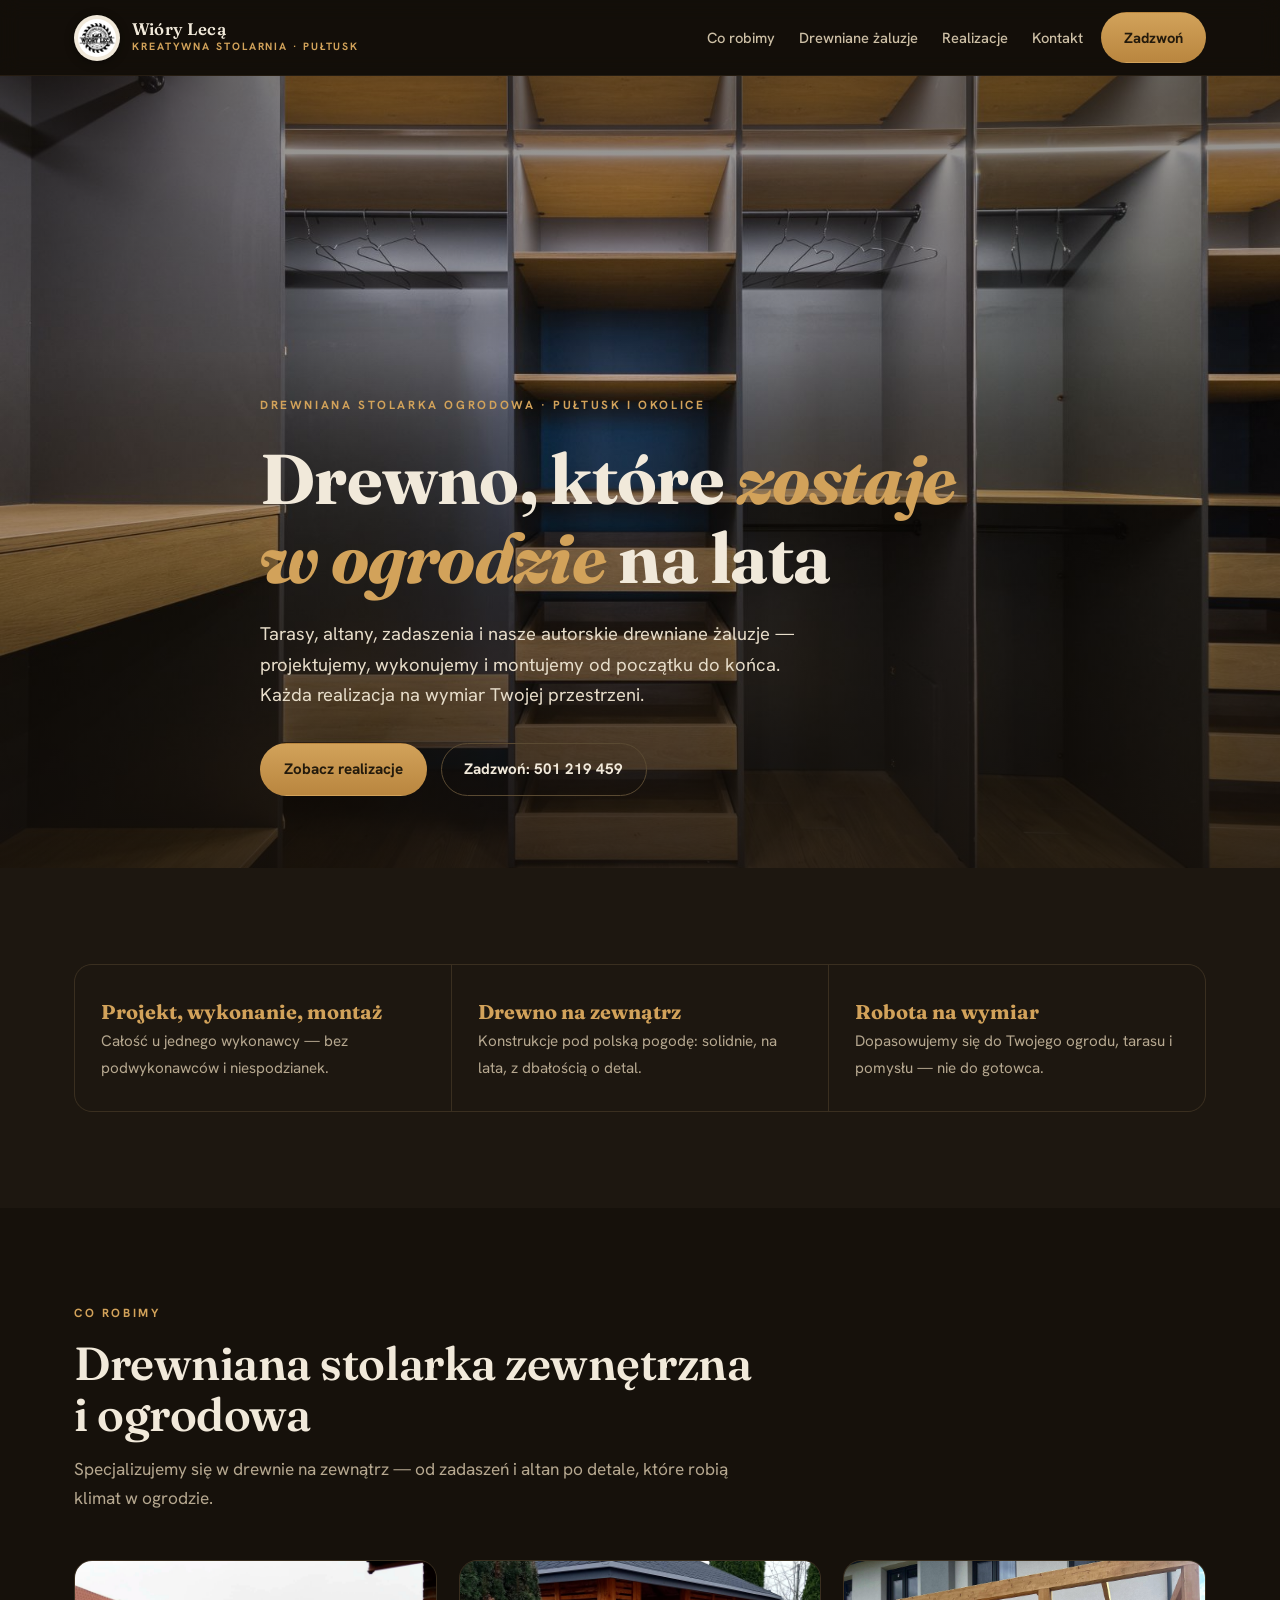
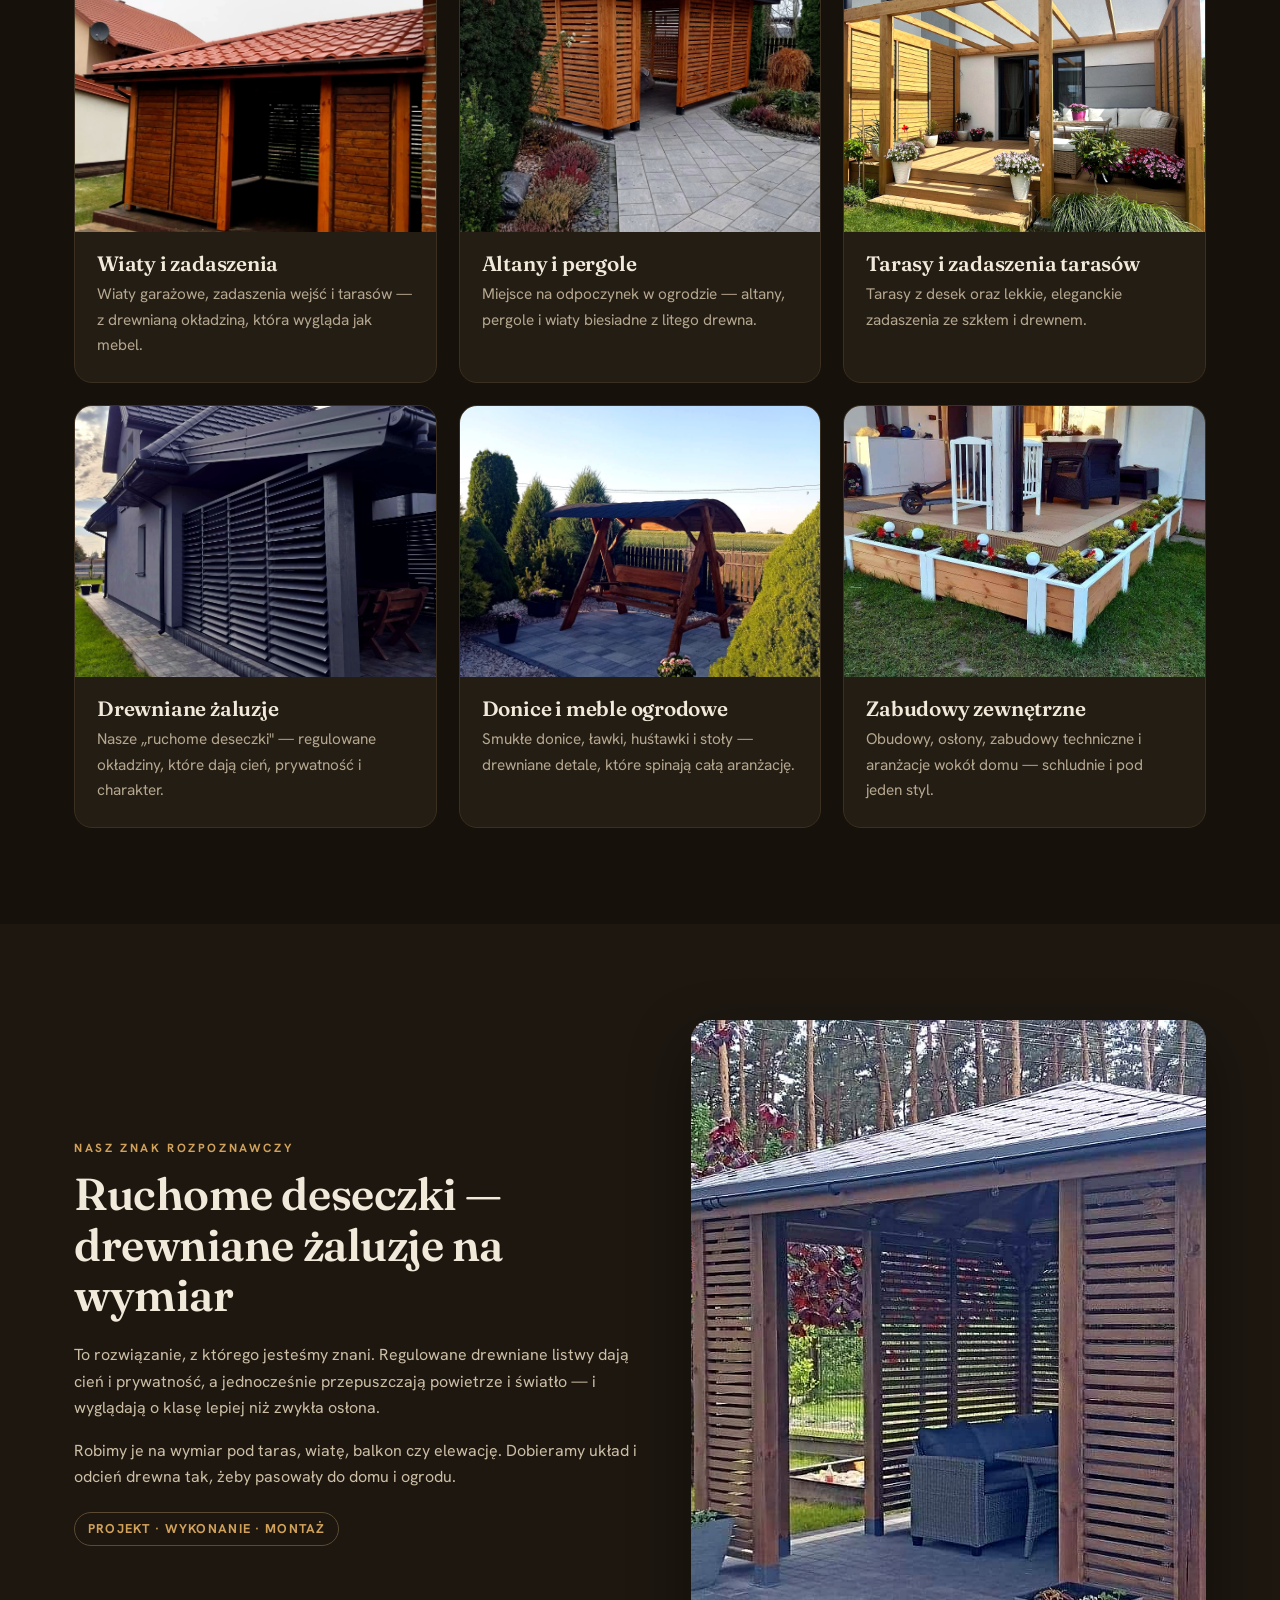
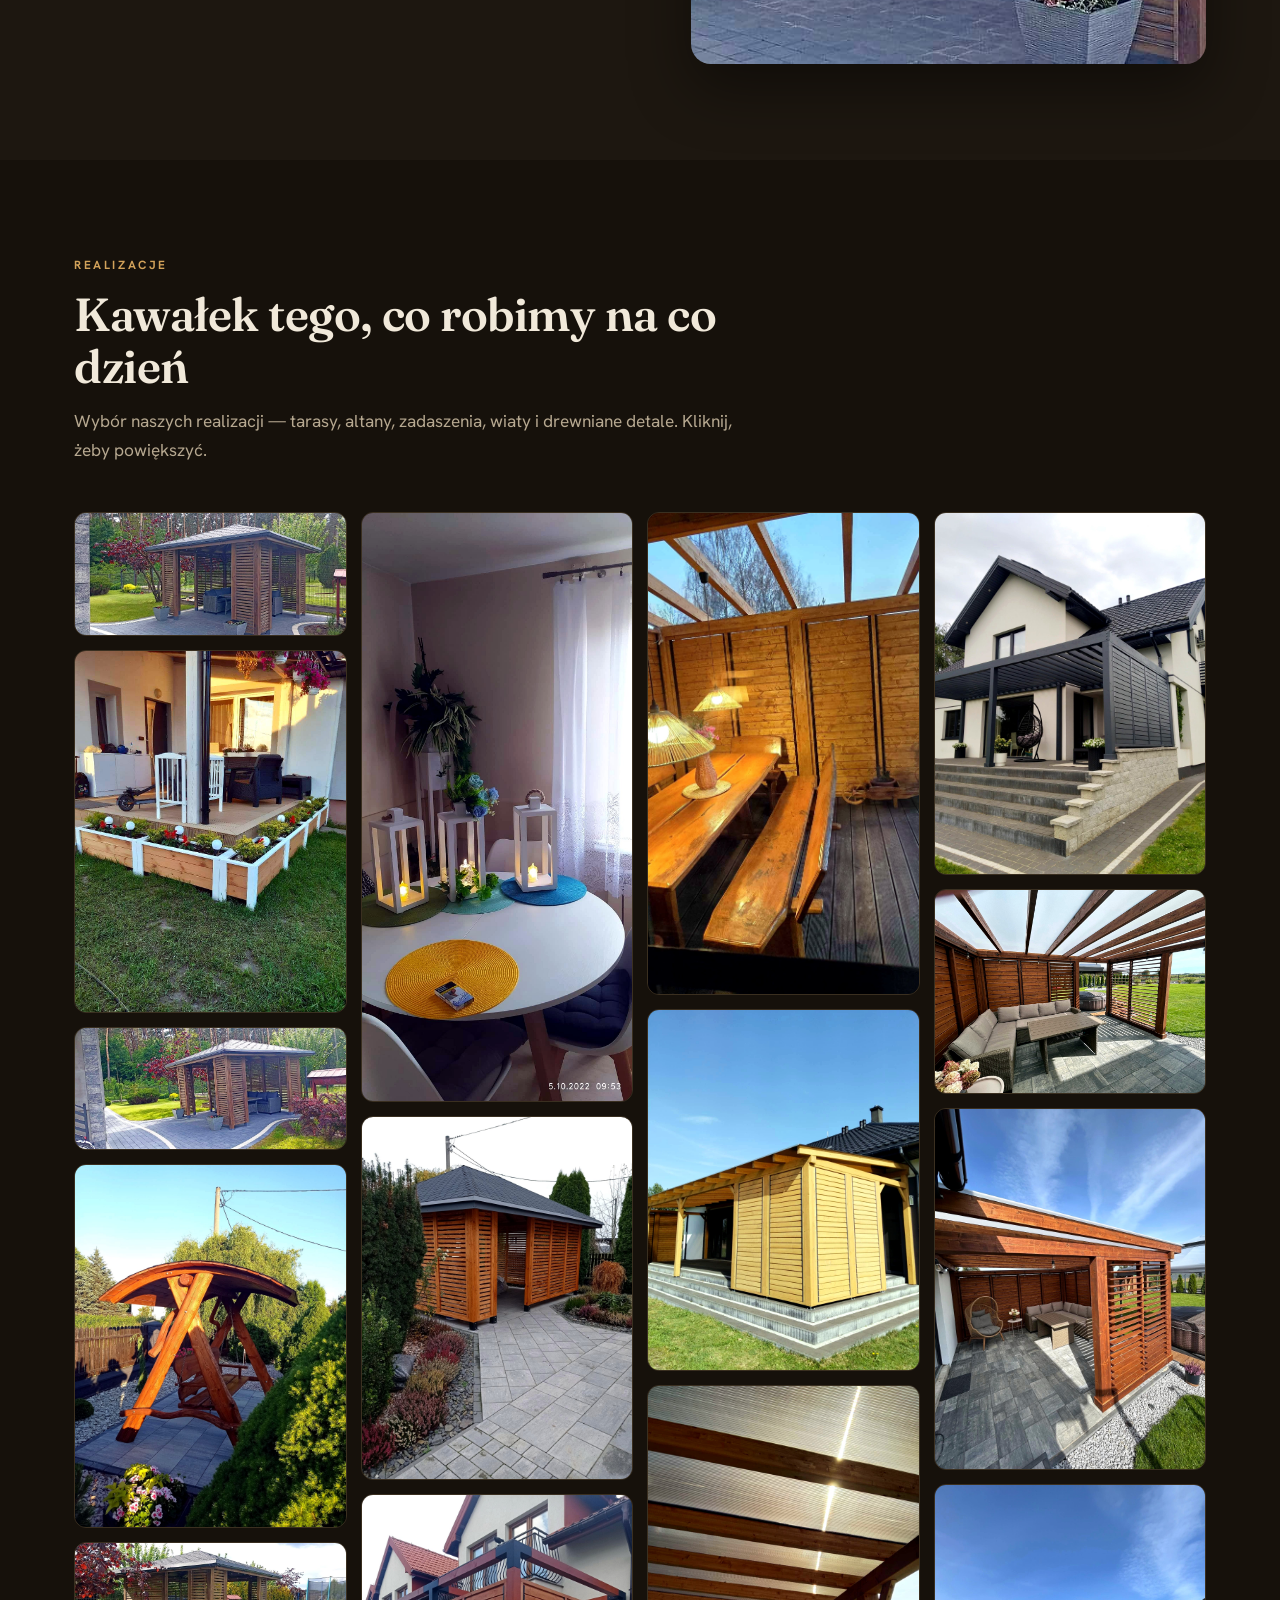
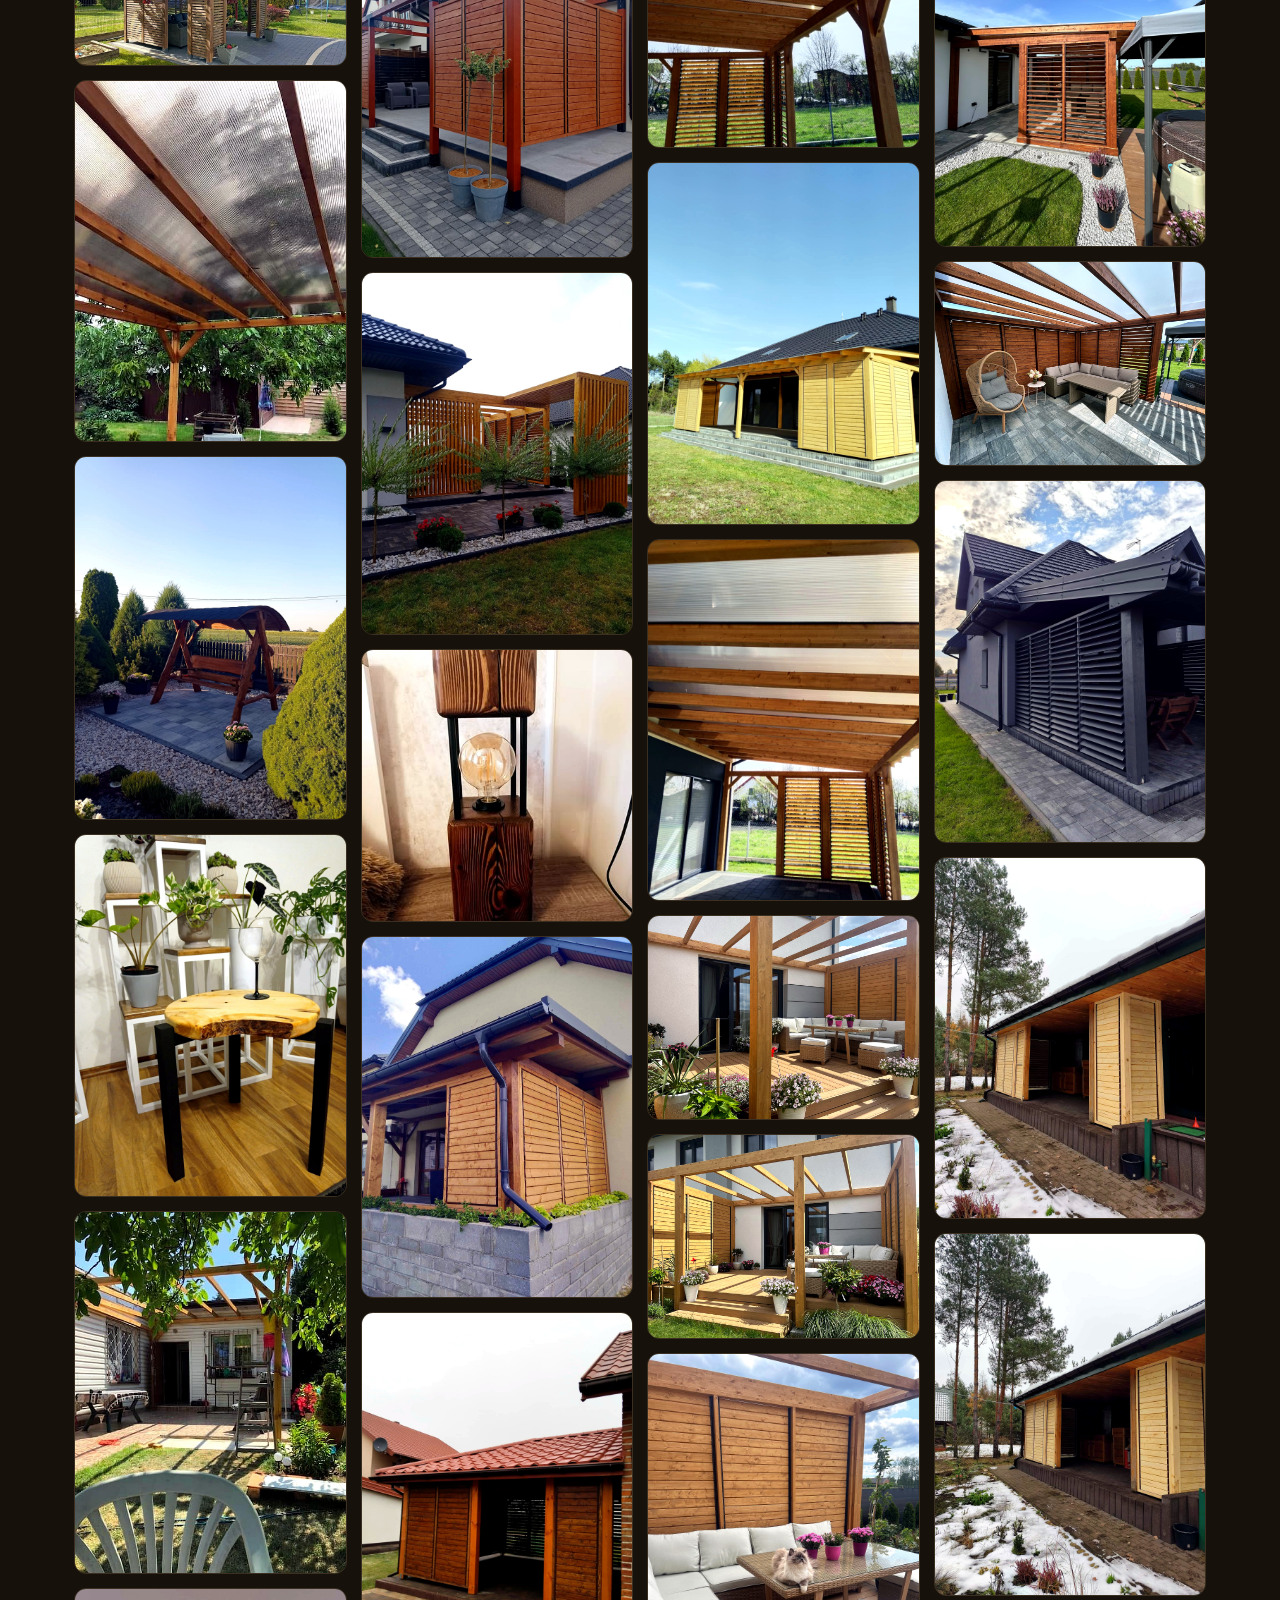
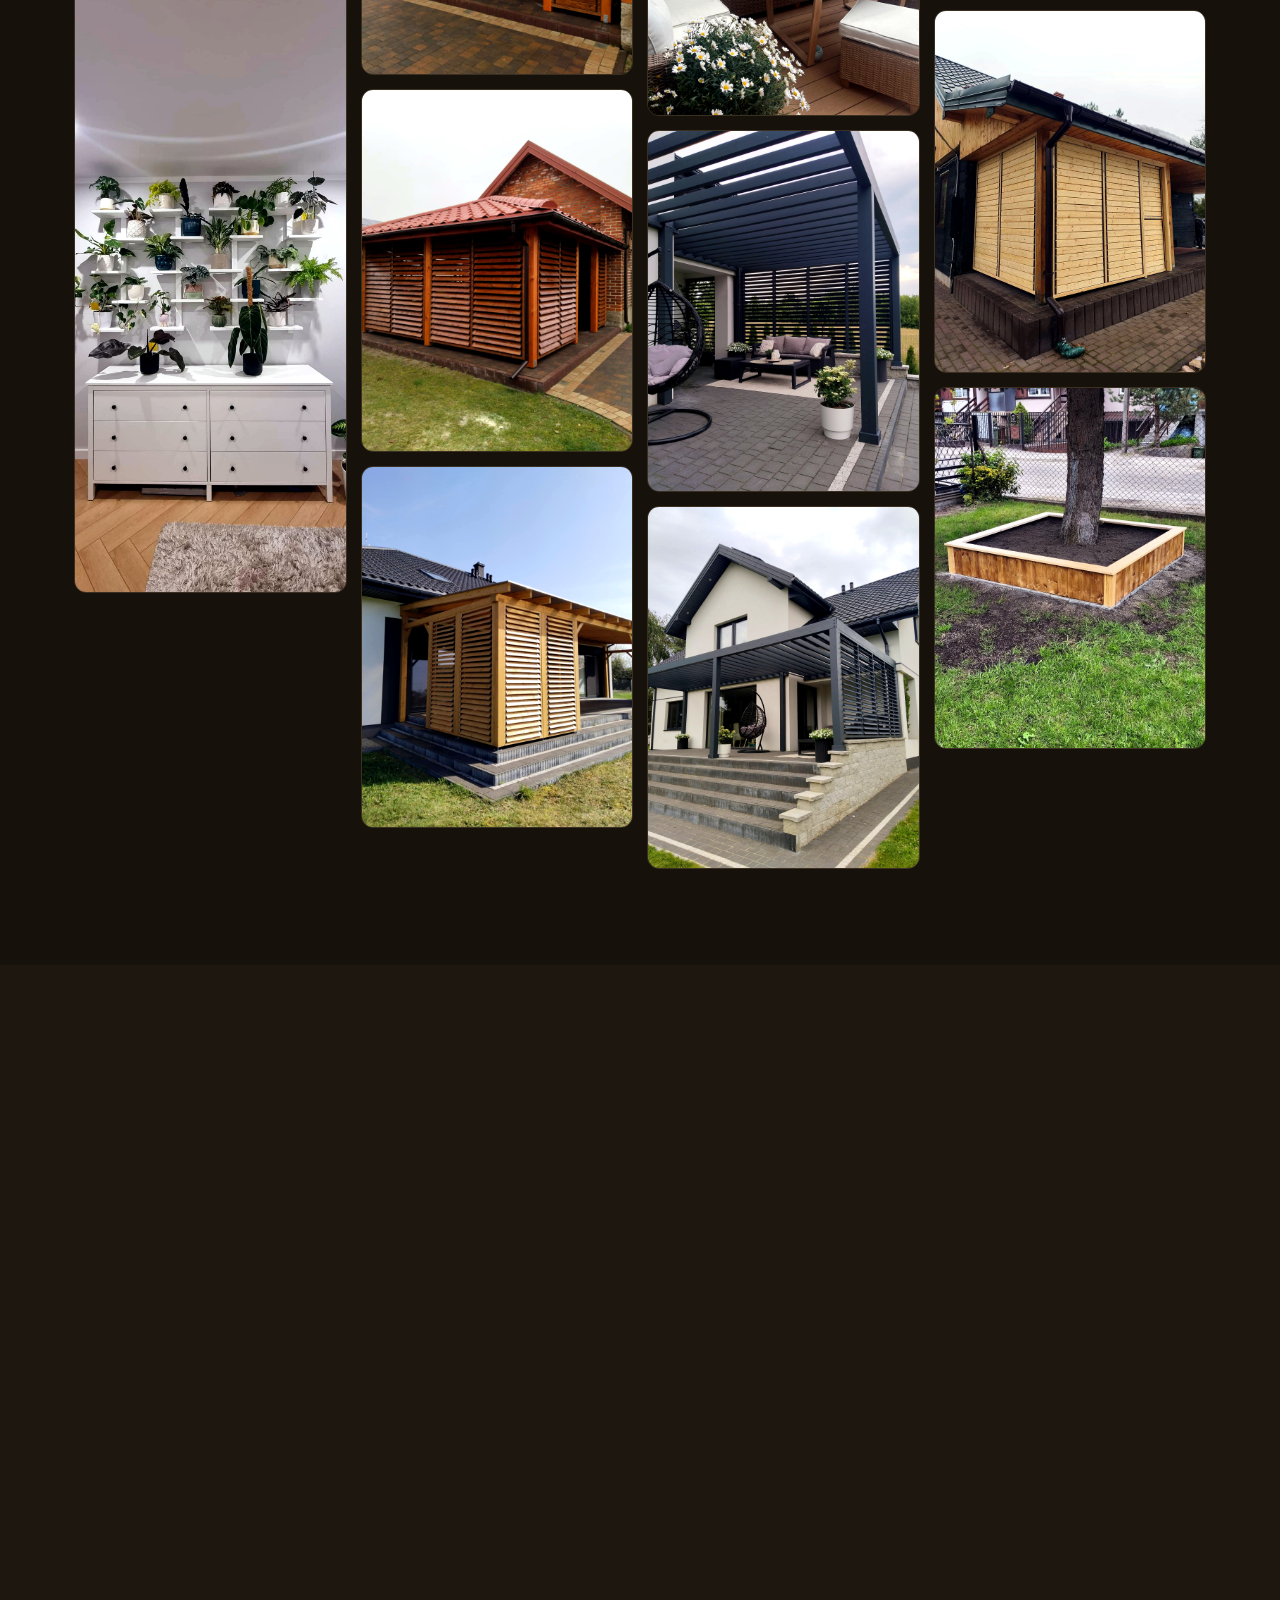
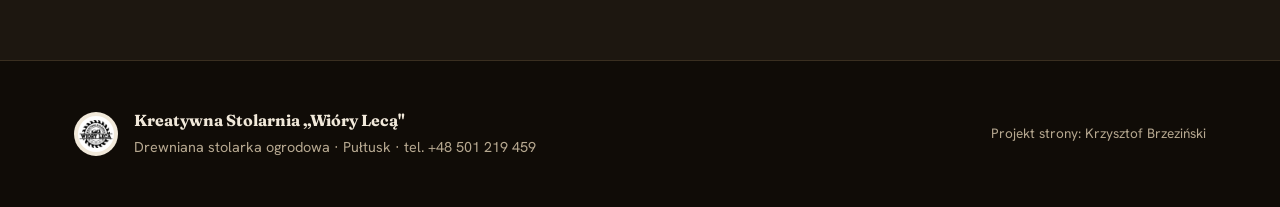
==== index.html @ 1b3793cf "Wióry Lecą: bespoke premium pod realną niszę (stolarka ogrodowa) + realne zdjęcia z FB + logo" ====
<!DOCTYPE html>
<html lang="pl">
<head>
<meta charset="UTF-8">
<meta name="viewport" content="width=device-width, initial-scale=1.0">
<title>Kreatywna Stolarnia „Wióry Lecą" — drewniana stolarka ogrodowa · Pułtusk</title>
<meta name="description" content="Tarasy, altany, zadaszenia, wiaty i drewniane żaluzje na wymiar. Kreatywna Stolarnia „Wióry Lecą" z Pułtuska — własny projekt, wykonanie i montaż drewnianej stolarki ogrodowej i zewnętrznej.">
<link rel="preconnect" href="https://fonts.googleapis.com">
<link rel="preconnect" href="https://fonts.gstatic.com" crossorigin>
<link href="https://fonts.googleapis.com/css2?family=Fraunces:opsz,wght@9..144,500;9..144,600;9..144,700&family=Hanken+Grotesk:wght@400;500;600;700&display=swap" rel="stylesheet">
<style>
:root{
  --bg:#16110b; --bg2:#1d1710; --panel:#241d13; --panel2:#2b2317;
  --line:#3a2f20; --cream:#f1e9da; --muted:#b6a890; --soft:#cdbfa6;
  --wood:#d2a25a; --wood-d:#b9863f; --leaf:#7e8c5e;
  --shadow:0 24px 60px rgba(0,0,0,.45);
}
*{margin:0;padding:0;box-sizing:border-box}
[hidden]{display:none!important}
html{scroll-behavior:smooth}
body{font-family:"Hanken Grotesk",system-ui,sans-serif;background:var(--bg);color:var(--cream);line-height:1.65;-webkit-font-smoothing:antialiased}
h1,h2,h3{font-family:"Fraunces",Georgia,serif;font-weight:600;line-height:1.12;letter-spacing:-.01em}
a{color:inherit;text-decoration:none}
img{display:block;max-width:100%}
.wrap{max-width:1180px;margin:0 auto;padding:0 24px}
.eyebrow{font-size:.74rem;letter-spacing:.22em;text-transform:uppercase;color:var(--wood);font-weight:700}
.btn{display:inline-flex;align-items:center;gap:.5em;padding:.85em 1.5em;border-radius:999px;font-weight:700;font-size:.95rem;transition:.2s;cursor:pointer;border:1px solid transparent}
.btn-gold{background:linear-gradient(180deg,var(--wood),var(--wood-d));color:#231a0c}
.btn-gold:hover{filter:brightness(1.07);transform:translateY(-1px)}
.btn-ghost{border-color:#5a4a32;color:var(--cream)}
.btn-ghost:hover{background:rgba(210,162,90,.12);border-color:var(--wood)}

/* HEADER */
header{position:sticky;top:0;z-index:50;backdrop-filter:blur(10px);background:rgba(18,14,9,.72);border-bottom:1px solid rgba(120,98,60,.18)}
.nav{display:flex;align-items:center;gap:18px;padding:12px 24px;max-width:1180px;margin:0 auto}
.brand{display:flex;align-items:center;gap:12px;margin-right:auto}
.brand .logo{width:46px;height:46px;border-radius:50%;background:#f1e9da;padding:4px;object-fit:contain;box-shadow:0 2px 10px rgba(0,0,0,.4)}
.brand b{font-family:"Fraunces",serif;font-weight:600;font-size:1.05rem;letter-spacing:.01em;line-height:1.1}
.brand .sub{display:block;font-size:.66rem;letter-spacing:.18em;text-transform:uppercase;color:var(--wood);font-family:"Hanken Grotesk";font-weight:700}
.nav .links{display:flex;gap:24px}
.nav .links a{font-size:.92rem;color:var(--soft);font-weight:500}
.nav .links a:hover{color:var(--cream)}
.nav .cta{font-size:.92rem}
@media(max-width:880px){.nav .links{display:none}}

/* HERO */
.hero{position:relative;min-height:88vh;display:flex;align-items:flex-end;overflow:hidden}
.hero img.bg{position:absolute;inset:0;width:100%;height:100%;object-fit:cover}
.hero::after{content:"";position:absolute;inset:0;background:linear-gradient(180deg,rgba(18,13,8,.55) 0%,rgba(18,13,8,.15) 35%,rgba(18,13,8,.82) 100%)}
.hero .inner{position:relative;z-index:2;padding:0 0 8vh;max-width:760px}
.hero h1{font-size:clamp(2.4rem,6vw,4.4rem);font-weight:700;margin:.35em 0 .3em}
.hero h1 em{font-style:italic;color:var(--wood)}
.hero p{font-size:1.15rem;color:#e7ddca;max-width:560px;margin-bottom:1.8em}
.hero .actions{display:flex;gap:14px;flex-wrap:wrap}

/* SECTIONS */
section{padding:96px 0}
.sec-head{max-width:680px;margin-bottom:48px}
.sec-head h2{font-size:clamp(1.9rem,4vw,2.9rem);margin:.3em 0}
.sec-head p{color:var(--muted);font-size:1.08rem}
.bg2{background:var(--bg2)}

/* STRIP */
.strip{display:grid;grid-template-columns:repeat(3,1fr);gap:1px;background:var(--line);border:1px solid var(--line);border-radius:18px;overflow:hidden}
.strip div{background:var(--bg2);padding:30px 26px}
.strip b{font-family:"Fraunces",serif;font-size:1.25rem;color:var(--wood);display:block}
.strip span{color:var(--muted);font-size:.95rem}
@media(max-width:760px){.strip{grid-template-columns:1fr}}

/* CATEGORY CARDS */
.cards{display:grid;grid-template-columns:repeat(3,1fr);gap:22px}
.card{background:var(--panel);border:1px solid var(--line);border-radius:18px;overflow:hidden;transition:.25s}
.card:hover{transform:translateY(-4px);border-color:#5a4a32;box-shadow:var(--shadow)}
.card .ph{aspect-ratio:4/3;overflow:hidden}
.card .ph img{width:100%;height:100%;object-fit:cover;transition:.5s}
.card:hover .ph img{transform:scale(1.06)}
.card .body{padding:20px 22px 24px}
.card h3{font-size:1.3rem;margin-bottom:.35em}
.card p{color:var(--muted);font-size:.96rem}
@media(max-width:860px){.cards{grid-template-columns:1fr 1fr}}
@media(max-width:560px){.cards{grid-template-columns:1fr}}

/* SIGNATURE */
.feature{display:grid;grid-template-columns:1.05fr .95fr;gap:48px;align-items:center}
.feature .txt h2{font-size:clamp(1.9rem,4vw,2.8rem);margin:.25em 0 .5em}
.feature .txt p{color:var(--soft);margin-bottom:1em}
.feature .txt .tag{display:inline-block;margin-top:6px;padding:.4em 1em;border:1px solid #5a4a32;border-radius:999px;color:var(--wood);font-size:.8rem;font-weight:700;letter-spacing:.1em;text-transform:uppercase}
.feature .pic{border-radius:20px;overflow:hidden;box-shadow:var(--shadow);aspect-ratio:4/5}
.feature .pic img{width:100%;height:100%;object-fit:cover}
@media(max-width:840px){.feature{grid-template-columns:1fr}.feature .pic{aspect-ratio:16/10}}

/* GALLERY */
.gallery{columns:4;column-gap:14px}
.gallery a{display:block;margin-bottom:14px;border-radius:12px;overflow:hidden;break-inside:avoid;cursor:zoom-in;border:1px solid var(--line)}
.gallery img{width:100%;transition:.4s}
.gallery a:hover img{transform:scale(1.05);filter:brightness(1.08)}
@media(max-width:1000px){.gallery{columns:3}}
@media(max-width:680px){.gallery{columns:2}}

/* LIGHTBOX */
.lb{position:fixed;inset:0;background:rgba(10,7,4,.94);z-index:200;display:flex;align-items:center;justify-content:center;padding:30px;cursor:zoom-out}
.lb img{max-width:94vw;max-height:90vh;border-radius:8px;box-shadow:0 30px 80px rgba(0,0,0,.6)}

/* CONTACT */
.contact{display:grid;grid-template-columns:1fr 1fr;gap:46px;align-items:center}
.contact .info h2{font-size:clamp(1.9rem,4vw,2.7rem);margin-bottom:.4em}
.contact .info p{color:var(--muted);margin-bottom:1.4em}
.contact .row{display:flex;align-items:center;gap:14px;padding:16px 0;border-top:1px solid var(--line)}
.contact .row .k{font-size:.74rem;letter-spacing:.16em;text-transform:uppercase;color:var(--wood);font-weight:700;width:90px}
.contact .row .v{font-size:1.12rem;font-weight:600}
.contact .map{border-radius:18px;overflow:hidden;border:1px solid var(--line);min-height:340px}
.contact .map iframe{width:100%;height:100%;min-height:340px;border:0;filter:grayscale(.2) contrast(1.05) brightness(.92)}
@media(max-width:840px){.contact{grid-template-columns:1fr}}

/* FOOTER */
footer{background:#100c07;padding:46px 0;border-top:1px solid var(--line)}
.foot{display:flex;align-items:center;gap:16px;flex-wrap:wrap}
.foot img{width:44px;height:44px;border-radius:50%;background:#f1e9da;padding:4px}
.foot .sig{margin-left:auto;color:var(--muted);font-size:.85rem}
.reveal{opacity:0;transform:translateY(22px);transition:.7s cubic-bezier(.2,.7,.2,1)}
.reveal.in{opacity:1;transform:none}
</style>
</head>
<body>

<header>
  <div class="nav">
    <a class="brand" href="#top">
      <img class="logo" src="img/logo.jpg" alt="Logo Wióry Lecą">
      <span style="display:flex;flex-direction:column">
        <b>Wióry Lecą</b>
        <span class="sub">Kreatywna Stolarnia · Pułtusk</span>
      </span>
    </a>
    <nav class="links">
      <a href="#oferta">Co robimy</a>
      <a href="#znak">Drewniane żaluzje</a>
      <a href="#realizacje">Realizacje</a>
      <a href="#kontakt">Kontakt</a>
    </nav>
    <a class="btn btn-gold cta" href="tel:+48501219459">Zadzwoń</a>
  </div>
</header>

<a id="top"></a>
<section class="hero" style="padding:0">
  <img class="bg" src="img/hero.jpg" alt="Drewniana altana z żaluzjami w ogrodzie">
  <div class="wrap inner">
    <div class="eyebrow">Drewniana stolarka ogrodowa · Pułtusk i okolice</div>
    <h1>Drewno, które <em>zostaje w ogrodzie</em> na lata</h1>
    <p>Tarasy, altany, zadaszenia i nasze autorskie drewniane żaluzje — projektujemy, wykonujemy i montujemy od początku do końca. Każda realizacja na wymiar Twojej przestrzeni.</p>
    <div class="actions">
      <a class="btn btn-gold" href="#realizacje">Zobacz realizacje</a>
      <a class="btn btn-ghost" href="tel:+48501219459">Zadzwoń: 501 219 459</a>
    </div>
  </div>
</section>

<section class="bg2">
  <div class="wrap">
    <div class="strip reveal">
      <div><b>Projekt, wykonanie, montaż</b><span>Całość u jednego wykonawcy — bez podwykonawców i niespodzianek.</span></div>
      <div><b>Drewno na zewnątrz</b><span>Konstrukcje pod polską pogodę: solidnie, na lata, z dbałością o detal.</span></div>
      <div><b>Robota na wymiar</b><span>Dopasowujemy się do Twojego ogrodu, tarasu i pomysłu — nie do gotowca.</span></div>
    </div>
  </div>
</section>

<section id="oferta">
  <div class="wrap">
    <div class="sec-head reveal">
      <div class="eyebrow">Co robimy</div>
      <h2>Drewniana stolarka zewnętrzna i ogrodowa</h2>
      <p>Specjalizujemy się w drewnie na zewnątrz — od zadaszeń i altan po detale, które robią klimat w ogrodzie.</p>
    </div>
    <div class="cards">
      <div class="card reveal"><div class="ph"><img src="img/g16.jpg" alt="Wiata i zadaszenie drewniane"></div><div class="body"><h3>Wiaty i zadaszenia</h3><p>Wiaty garażowe, zadaszenia wejść i tarasów — z drewnianą okładziną, która wygląda jak mebel.</p></div></div>
      <div class="card reveal"><div class="ph"><img src="img/g11.jpg" alt="Altana drewniana"></div><div class="body"><h3>Altany i pergole</h3><p>Miejsce na odpoczynek w ogrodzie — altany, pergole i wiaty biesiadne z litego drewna.</p></div></div>
      <div class="card reveal"><div class="ph"><img src="img/g25.jpg" alt="Zadaszenie tarasu"></div><div class="body"><h3>Tarasy i zadaszenia tarasów</h3><p>Tarasy z desek oraz lekkie, eleganckie zadaszenia ze szkłem i drewnem.</p></div></div>
      <div class="card reveal"><div class="ph"><img src="img/g34.jpg" alt="Drewniane żaluzje, ruchome deseczki"></div><div class="body"><h3>Drewniane żaluzje</h3><p>Nasze „ruchome deseczki" — regulowane okładziny, które dają cień, prywatność i charakter.</p></div></div>
      <div class="card reveal"><div class="ph"><img src="img/g06.jpg" alt="Meble ogrodowe drewniane"></div><div class="body"><h3>Donice i meble ogrodowe</h3><p>Smukłe donice, ławki, huśtawki i stoły — drewniane detale, które spinają całą aranżację.</p></div></div>
      <div class="card reveal"><div class="ph"><img src="img/g01.jpg" alt="Zabudowa zewnętrzna i taras"></div><div class="body"><h3>Zabudowy zewnętrzne</h3><p>Obudowy, osłony, zabudowy techniczne i aranżacje wokół domu — schludnie i pod jeden styl.</p></div></div>
    </div>
  </div>
</section>

<section id="znak" class="bg2">
  <div class="wrap">
    <div class="feature">
      <div class="txt reveal">
        <div class="eyebrow">Nasz znak rozpoznawczy</div>
        <h2>Ruchome deseczki — drewniane żaluzje na wymiar</h2>
        <p>To rozwiązanie, z którego jesteśmy znani. Regulowane drewniane listwy dają cień i prywatność, a jednocześnie przepuszczają powietrze i światło — i wyglądają o klasę lepiej niż zwykła osłona.</p>
        <p>Robimy je na wymiar pod taras, wiatę, balkon czy elewację. Dobieramy układ i odcień drewna tak, żeby pasowały do domu i ogrodu.</p>
        <span class="tag">Projekt · wykonanie · montaż</span>
      </div>
      <div class="pic reveal"><img src="img/g00.jpg" alt="Drewniane żaluzje na wymiar"></div>
    </div>
  </div>
</section>

<section id="realizacje">
  <div class="wrap">
    <div class="sec-head reveal">
      <div class="eyebrow">Realizacje</div>
      <h2>Kawałek tego, co robimy na co dzień</h2>
      <p>Wybór naszych realizacji — tarasy, altany, zadaszenia, wiaty i drewniane detale. Kliknij, żeby powiększyć.</p>
    </div>
    <div class="gallery reveal" id="gal"></div>
  </div>
</section>

<section id="kontakt" class="bg2">
  <div class="wrap">
    <div class="contact">
      <div class="info reveal">
        <div class="eyebrow">Kontakt</div>
        <h2>Porozmawiajmy o Twoim ogrodzie</h2>
        <p>Opowiedz, co chodzi Ci po głowie — taras, altana, zadaszenie czy drewniane żaluzje. Doradzimy, zaproponujemy rozwiązanie i przygotujemy wycenę pod Twoją przestrzeń.</p>
        <div class="row"><span class="k">Telefon</span><a class="v" href="tel:+48501219459">+48 501 219 459</a></div>
        <div class="row"><span class="k">Rejon</span><span class="v">Pułtusk i okolice</span></div>
        <div class="row" style="border-bottom:1px solid var(--line)"><span class="k">Firma</span><span class="v">Kreatywna Stolarnia „Wióry Lecą"</span></div>
        <div style="margin-top:26px"><a class="btn btn-gold" href="tel:+48501219459">Zadzwoń i umów wycenę</a></div>
      </div>
      <div class="map reveal">
        <iframe loading="lazy" src="https://maps.google.com/maps?q=52.699176,21.112586&z=12&output=embed" title="Mapa — Pułtusk"></iframe>
      </div>
    </div>
  </div>
</section>

<footer>
  <div class="wrap foot">
    <img src="img/logo.jpg" alt="Wióry Lecą">
    <div>
      <b style="font-family:Fraunces,serif">Kreatywna Stolarnia „Wióry Lecą"</b><br>
      <span style="color:var(--muted);font-size:.9rem">Drewniana stolarka ogrodowa · Pułtusk · tel. +48 501 219 459</span>
    </div>
    <span class="sig">Projekt strony: Krzysztof Brzeziński</span>
  </div>
</footer>

<div class="lb" id="lb" hidden><img src="" alt=""></div>

<script>
(function(){
  var gal=document.getElementById('gal');
  for(var i=0;i<39;i++){
    var n=('0'+i).slice(-2);
    var a=document.createElement('a');
    a.href='img/g'+n+'.jpg';
    a.innerHTML='<img loading="lazy" src="img/g'+n+'.jpg" alt="Realizacja Wióry Lecą">';
    gal.appendChild(a);
  }
  var lb=document.getElementById('lb'), lbimg=lb.querySelector('img');
  gal.addEventListener('click',function(e){
    var a=e.target.closest('a'); if(!a)return; e.preventDefault();
    lbimg.src=a.href; lb.hidden=false; document.body.style.overflow='hidden';
  });
  lb.addEventListener('click',function(){lb.hidden=true; lbimg.src=''; document.body.style.overflow='';});
  var io=new IntersectionObserver(function(es){es.forEach(function(en){if(en.isIntersecting){en.target.classList.add('in');io.unobserve(en.target);}})},{threshold:.12});
  document.querySelectorAll('.reveal').forEach(function(el){io.observe(el)});
})();
</script>
</body>
</html>
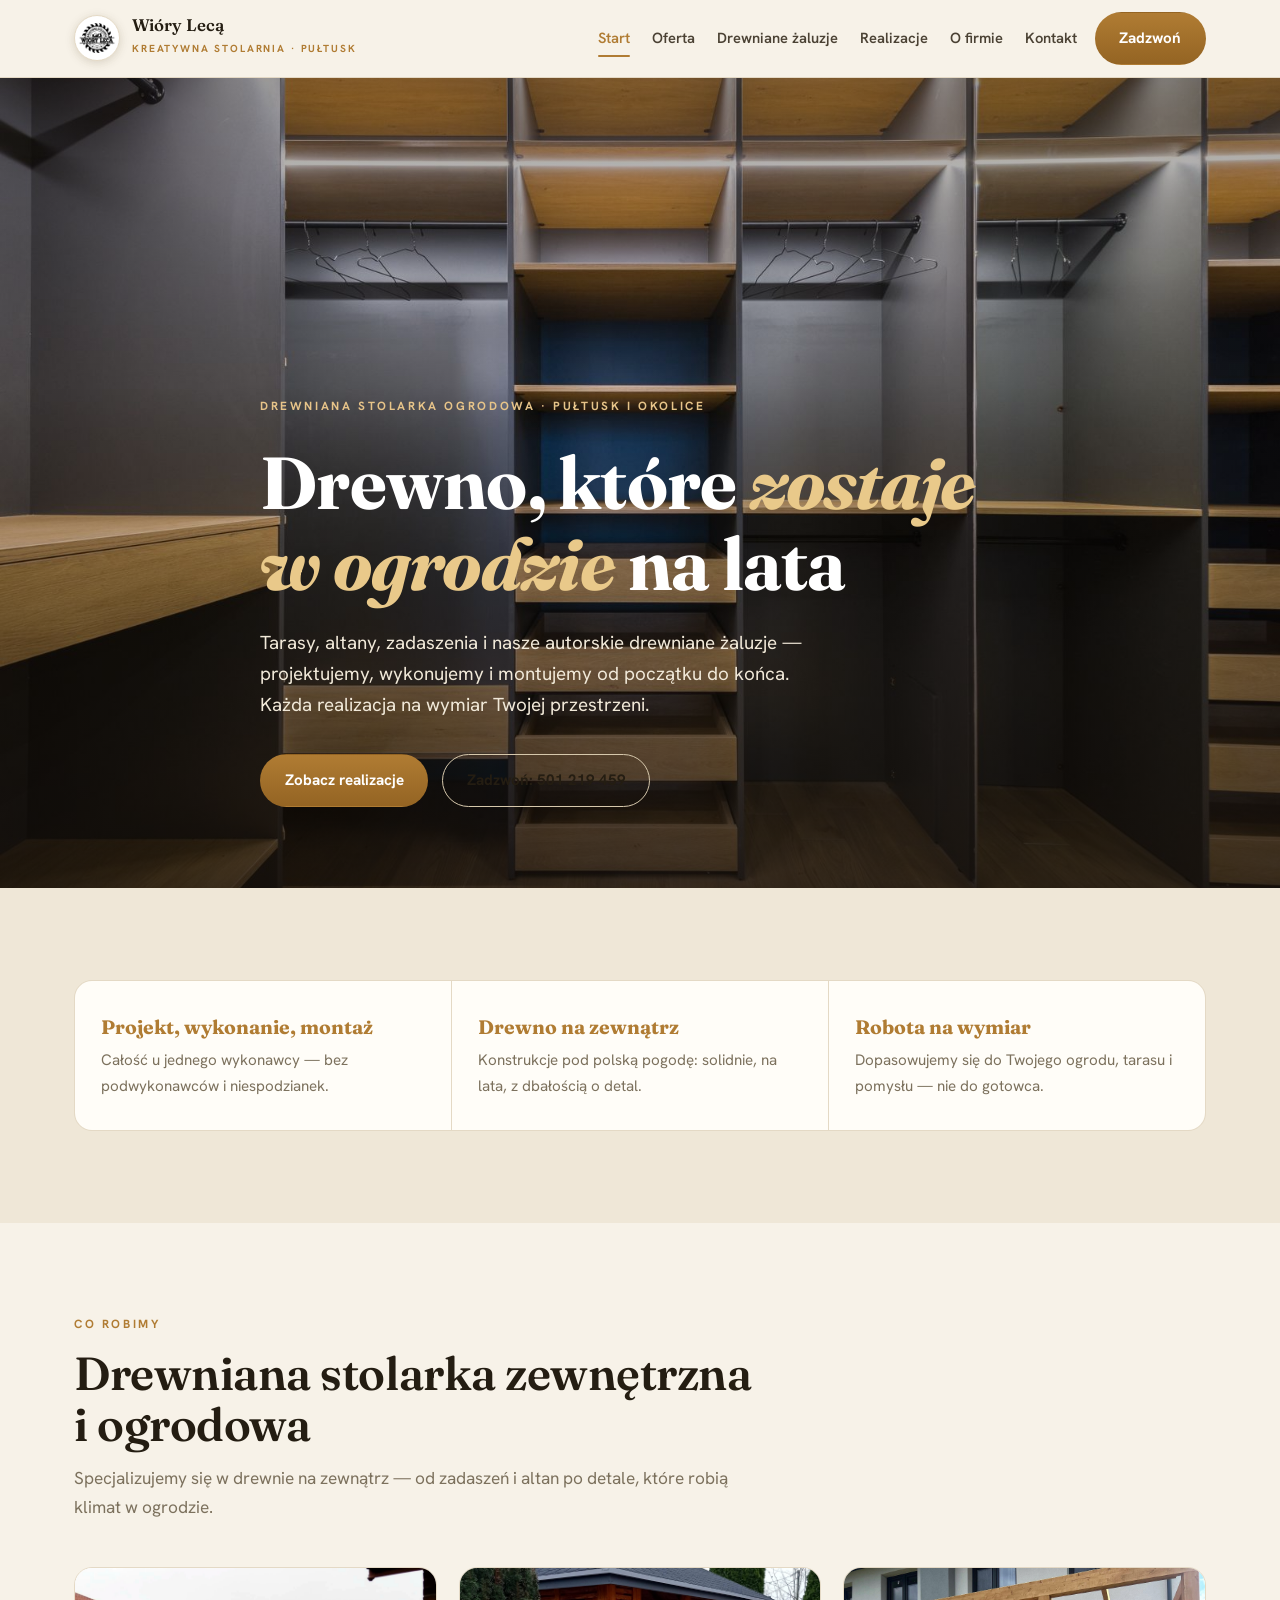
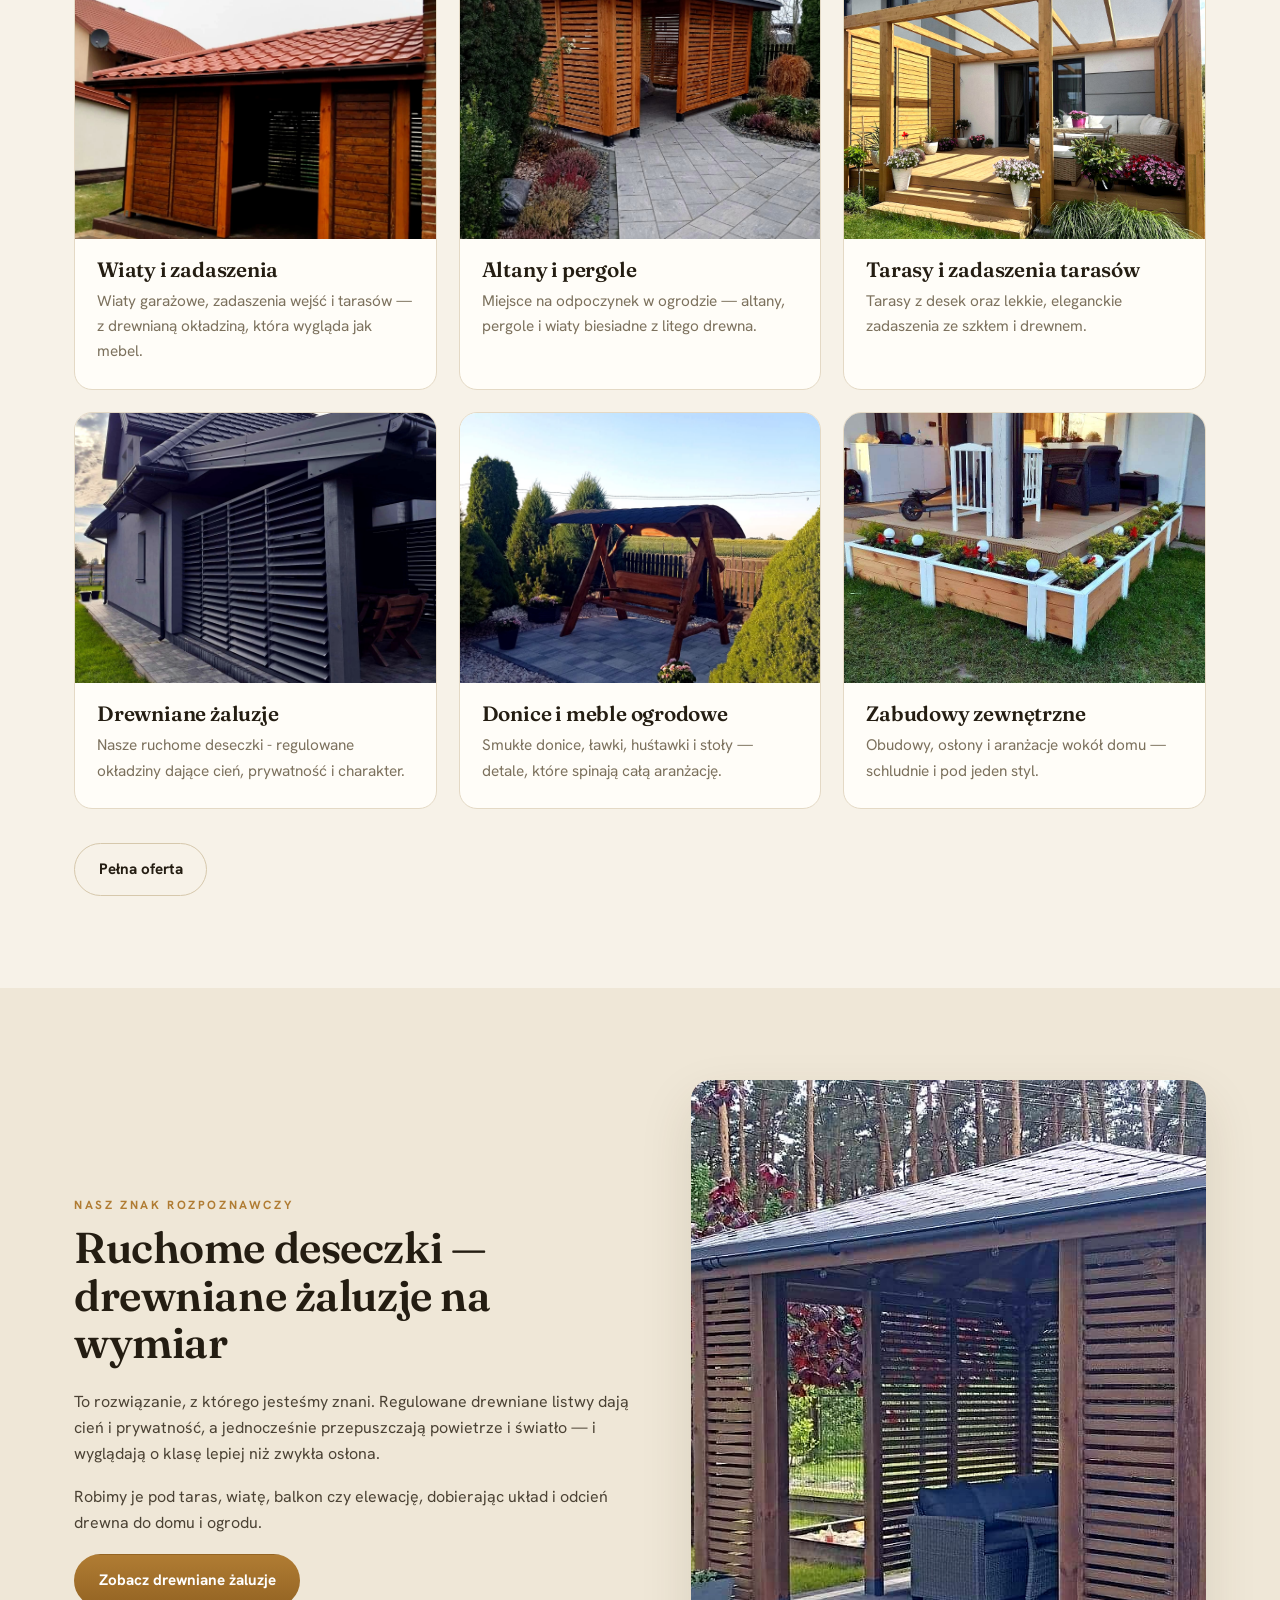
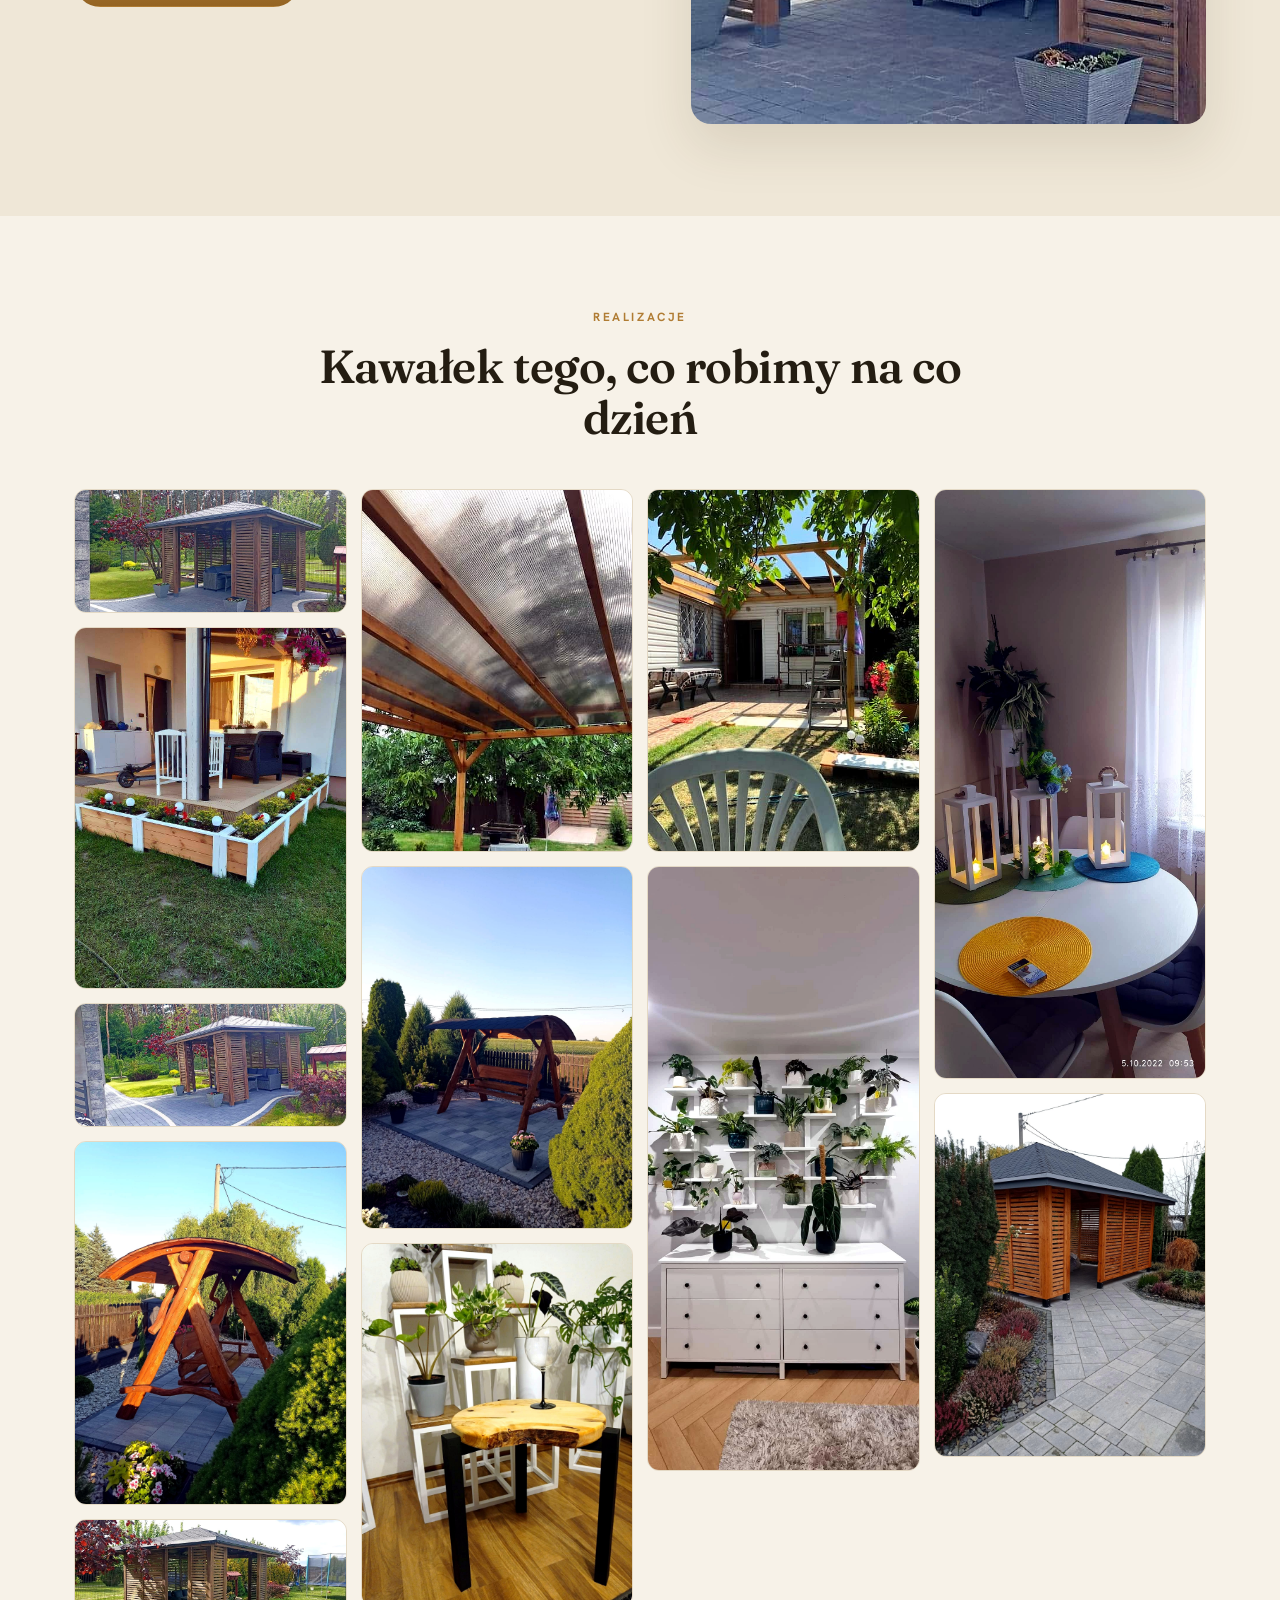
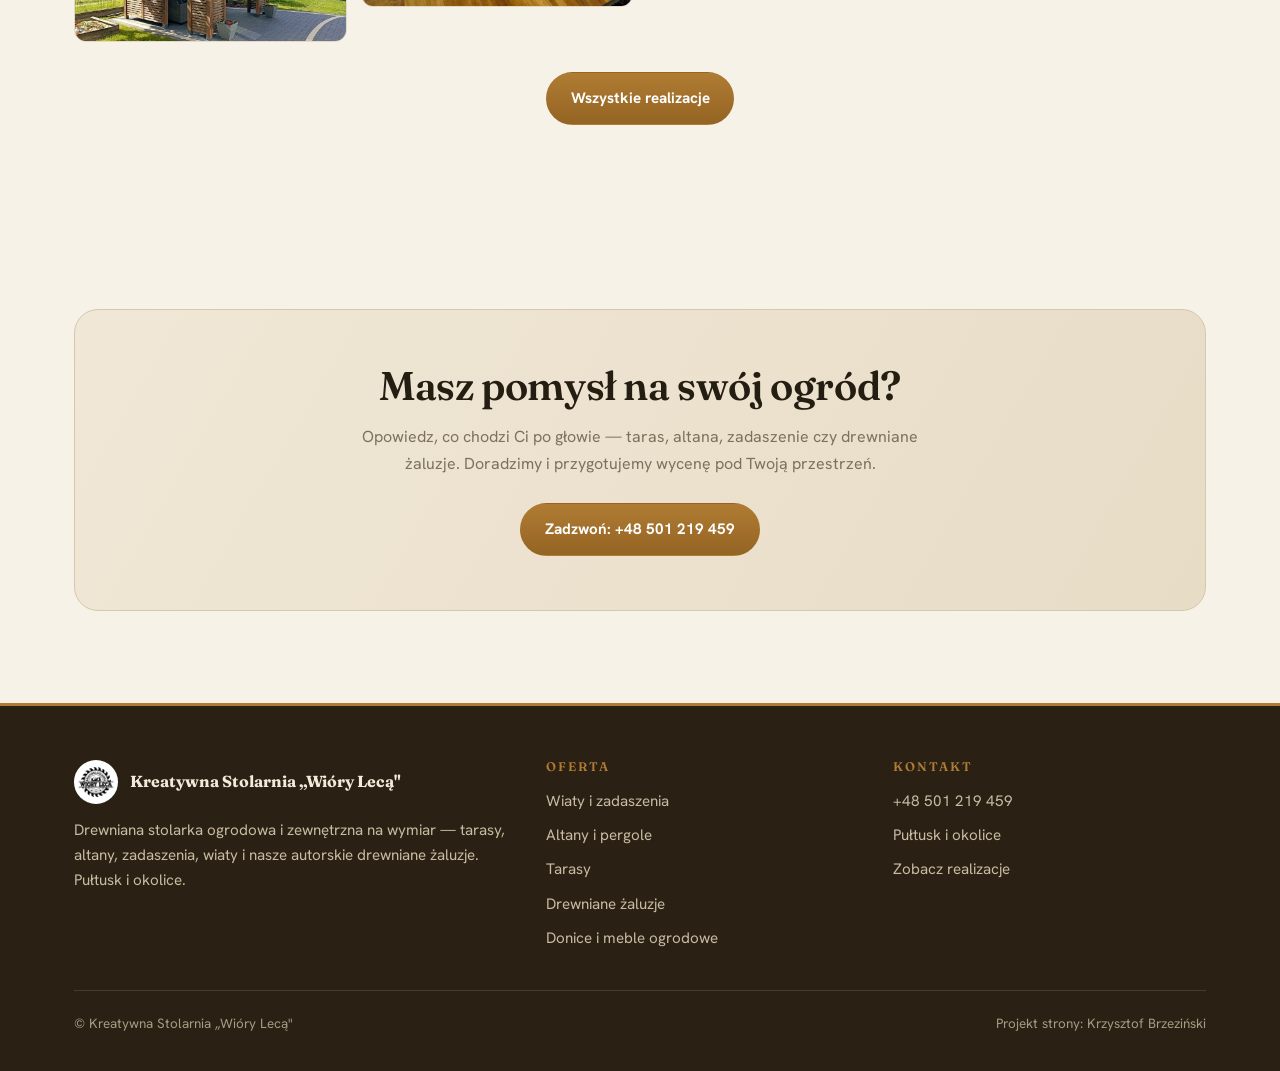
==== commit 0313fc8b: "Wióry Lecą: wielostronicowe premium (jasny naturalny motyw) — 6 podstron, wspólne style, realne zdję" ====
--- a/index.html
+++ b/index.html
@@ -4,141 +4,22 @@
 <meta charset="UTF-8">
 <meta name="viewport" content="width=device-width, initial-scale=1.0">
 <title>Kreatywna Stolarnia „Wióry Lecą" — drewniana stolarka ogrodowa · Pułtusk</title>
-<meta name="description" content="Tarasy, altany, zadaszenia, wiaty i drewniane żaluzje na wymiar. Kreatywna Stolarnia „Wióry Lecą" z Pułtuska — własny projekt, wykonanie i montaż drewnianej stolarki ogrodowej i zewnętrznej.">
+<meta name="description" content="Tarasy, altany, zadaszenia, wiaty i drewniane żaluzje na wymiar. Kreatywna Stolarnia „Wióry Lecą" z Pułtuska — projekt, wykonanie i montaż drewnianej stolarki ogrodowej.">
 <link rel="preconnect" href="https://fonts.googleapis.com">
 <link rel="preconnect" href="https://fonts.gstatic.com" crossorigin>
 <link href="https://fonts.googleapis.com/css2?family=Fraunces:opsz,wght@9..144,500;9..144,600;9..144,700&family=Hanken+Grotesk:wght@400;500;600;700&display=swap" rel="stylesheet">
-<style>
-:root{
-  --bg:#16110b; --bg2:#1d1710; --panel:#241d13; --panel2:#2b2317;
-  --line:#3a2f20; --cream:#f1e9da; --muted:#b6a890; --soft:#cdbfa6;
-  --wood:#d2a25a; --wood-d:#b9863f; --leaf:#7e8c5e;
-  --shadow:0 24px 60px rgba(0,0,0,.45);
-}
-*{margin:0;padding:0;box-sizing:border-box}
-[hidden]{display:none!important}
-html{scroll-behavior:smooth}
-body{font-family:"Hanken Grotesk",system-ui,sans-serif;background:var(--bg);color:var(--cream);line-height:1.65;-webkit-font-smoothing:antialiased}
-h1,h2,h3{font-family:"Fraunces",Georgia,serif;font-weight:600;line-height:1.12;letter-spacing:-.01em}
-a{color:inherit;text-decoration:none}
-img{display:block;max-width:100%}
-.wrap{max-width:1180px;margin:0 auto;padding:0 24px}
-.eyebrow{font-size:.74rem;letter-spacing:.22em;text-transform:uppercase;color:var(--wood);font-weight:700}
-.btn{display:inline-flex;align-items:center;gap:.5em;padding:.85em 1.5em;border-radius:999px;font-weight:700;font-size:.95rem;transition:.2s;cursor:pointer;border:1px solid transparent}
-.btn-gold{background:linear-gradient(180deg,var(--wood),var(--wood-d));color:#231a0c}
-.btn-gold:hover{filter:brightness(1.07);transform:translateY(-1px)}
-.btn-ghost{border-color:#5a4a32;color:var(--cream)}
-.btn-ghost:hover{background:rgba(210,162,90,.12);border-color:var(--wood)}
-
-/* HEADER */
-header{position:sticky;top:0;z-index:50;backdrop-filter:blur(10px);background:rgba(18,14,9,.72);border-bottom:1px solid rgba(120,98,60,.18)}
-.nav{display:flex;align-items:center;gap:18px;padding:12px 24px;max-width:1180px;margin:0 auto}
-.brand{display:flex;align-items:center;gap:12px;margin-right:auto}
-.brand .logo{width:46px;height:46px;border-radius:50%;background:#f1e9da;padding:4px;object-fit:contain;box-shadow:0 2px 10px rgba(0,0,0,.4)}
-.brand b{font-family:"Fraunces",serif;font-weight:600;font-size:1.05rem;letter-spacing:.01em;line-height:1.1}
-.brand .sub{display:block;font-size:.66rem;letter-spacing:.18em;text-transform:uppercase;color:var(--wood);font-family:"Hanken Grotesk";font-weight:700}
-.nav .links{display:flex;gap:24px}
-.nav .links a{font-size:.92rem;color:var(--soft);font-weight:500}
-.nav .links a:hover{color:var(--cream)}
-.nav .cta{font-size:.92rem}
-@media(max-width:880px){.nav .links{display:none}}
-
-/* HERO */
-.hero{position:relative;min-height:88vh;display:flex;align-items:flex-end;overflow:hidden}
-.hero img.bg{position:absolute;inset:0;width:100%;height:100%;object-fit:cover}
-.hero::after{content:"";position:absolute;inset:0;background:linear-gradient(180deg,rgba(18,13,8,.55) 0%,rgba(18,13,8,.15) 35%,rgba(18,13,8,.82) 100%)}
-.hero .inner{position:relative;z-index:2;padding:0 0 8vh;max-width:760px}
-.hero h1{font-size:clamp(2.4rem,6vw,4.4rem);font-weight:700;margin:.35em 0 .3em}
-.hero h1 em{font-style:italic;color:var(--wood)}
-.hero p{font-size:1.15rem;color:#e7ddca;max-width:560px;margin-bottom:1.8em}
-.hero .actions{display:flex;gap:14px;flex-wrap:wrap}
-
-/* SECTIONS */
-section{padding:96px 0}
-.sec-head{max-width:680px;margin-bottom:48px}
-.sec-head h2{font-size:clamp(1.9rem,4vw,2.9rem);margin:.3em 0}
-.sec-head p{color:var(--muted);font-size:1.08rem}
-.bg2{background:var(--bg2)}
-
-/* STRIP */
-.strip{display:grid;grid-template-columns:repeat(3,1fr);gap:1px;background:var(--line);border:1px solid var(--line);border-radius:18px;overflow:hidden}
-.strip div{background:var(--bg2);padding:30px 26px}
-.strip b{font-family:"Fraunces",serif;font-size:1.25rem;color:var(--wood);display:block}
-.strip span{color:var(--muted);font-size:.95rem}
-@media(max-width:760px){.strip{grid-template-columns:1fr}}
-
-/* CATEGORY CARDS */
-.cards{display:grid;grid-template-columns:repeat(3,1fr);gap:22px}
-.card{background:var(--panel);border:1px solid var(--line);border-radius:18px;overflow:hidden;transition:.25s}
-.card:hover{transform:translateY(-4px);border-color:#5a4a32;box-shadow:var(--shadow)}
-.card .ph{aspect-ratio:4/3;overflow:hidden}
-.card .ph img{width:100%;height:100%;object-fit:cover;transition:.5s}
-.card:hover .ph img{transform:scale(1.06)}
-.card .body{padding:20px 22px 24px}
-.card h3{font-size:1.3rem;margin-bottom:.35em}
-.card p{color:var(--muted);font-size:.96rem}
-@media(max-width:860px){.cards{grid-template-columns:1fr 1fr}}
-@media(max-width:560px){.cards{grid-template-columns:1fr}}
-
-/* SIGNATURE */
-.feature{display:grid;grid-template-columns:1.05fr .95fr;gap:48px;align-items:center}
-.feature .txt h2{font-size:clamp(1.9rem,4vw,2.8rem);margin:.25em 0 .5em}
-.feature .txt p{color:var(--soft);margin-bottom:1em}
-.feature .txt .tag{display:inline-block;margin-top:6px;padding:.4em 1em;border:1px solid #5a4a32;border-radius:999px;color:var(--wood);font-size:.8rem;font-weight:700;letter-spacing:.1em;text-transform:uppercase}
-.feature .pic{border-radius:20px;overflow:hidden;box-shadow:var(--shadow);aspect-ratio:4/5}
-.feature .pic img{width:100%;height:100%;object-fit:cover}
-@media(max-width:840px){.feature{grid-template-columns:1fr}.feature .pic{aspect-ratio:16/10}}
-
-/* GALLERY */
-.gallery{columns:4;column-gap:14px}
-.gallery a{display:block;margin-bottom:14px;border-radius:12px;overflow:hidden;break-inside:avoid;cursor:zoom-in;border:1px solid var(--line)}
-.gallery img{width:100%;transition:.4s}
-.gallery a:hover img{transform:scale(1.05);filter:brightness(1.08)}
-@media(max-width:1000px){.gallery{columns:3}}
-@media(max-width:680px){.gallery{columns:2}}
-
-/* LIGHTBOX */
-.lb{position:fixed;inset:0;background:rgba(10,7,4,.94);z-index:200;display:flex;align-items:center;justify-content:center;padding:30px;cursor:zoom-out}
-.lb img{max-width:94vw;max-height:90vh;border-radius:8px;box-shadow:0 30px 80px rgba(0,0,0,.6)}
-
-/* CONTACT */
-.contact{display:grid;grid-template-columns:1fr 1fr;gap:46px;align-items:center}
-.contact .info h2{font-size:clamp(1.9rem,4vw,2.7rem);margin-bottom:.4em}
-.contact .info p{color:var(--muted);margin-bottom:1.4em}
-.contact .row{display:flex;align-items:center;gap:14px;padding:16px 0;border-top:1px solid var(--line)}
-.contact .row .k{font-size:.74rem;letter-spacing:.16em;text-transform:uppercase;color:var(--wood);font-weight:700;width:90px}
-.contact .row .v{font-size:1.12rem;font-weight:600}
-.contact .map{border-radius:18px;overflow:hidden;border:1px solid var(--line);min-height:340px}
-.contact .map iframe{width:100%;height:100%;min-height:340px;border:0;filter:grayscale(.2) contrast(1.05) brightness(.92)}
-@media(max-width:840px){.contact{grid-template-columns:1fr}}
-
-/* FOOTER */
-footer{background:#100c07;padding:46px 0;border-top:1px solid var(--line)}
-.foot{display:flex;align-items:center;gap:16px;flex-wrap:wrap}
-.foot img{width:44px;height:44px;border-radius:50%;background:#f1e9da;padding:4px}
-.foot .sig{margin-left:auto;color:var(--muted);font-size:.85rem}
-.reveal{opacity:0;transform:translateY(22px);transition:.7s cubic-bezier(.2,.7,.2,1)}
-.reveal.in{opacity:1;transform:none}
-</style>
+<link rel="stylesheet" href="assets/styles.css">
 </head>
 <body>
-
 <header>
   <div class="nav">
-    <a class="brand" href="#top">
+    <a class="brand" href="index.html">
       <img class="logo" src="img/logo.jpg" alt="Logo Wióry Lecą">
-      <span style="display:flex;flex-direction:column">
-        <b>Wióry Lecą</b>
-        <span class="sub">Kreatywna Stolarnia · Pułtusk</span>
-      </span>
+      <span><b>Wióry Lecą</b><span class="sub">Kreatywna Stolarnia · Pułtusk</span></span>
     </a>
-    <nav class="links">
-      <a href="#oferta">Co robimy</a>
-      <a href="#znak">Drewniane żaluzje</a>
-      <a href="#realizacje">Realizacje</a>
-      <a href="#kontakt">Kontakt</a>
-    </nav>
+    <nav class="links"><a href="index.html" class="active">Start</a><a href="oferta.html">Oferta</a><a href="zaluzje.html">Drewniane żaluzje</a><a href="realizacje.html">Realizacje</a><a href="o-nas.html">O firmie</a><a href="kontakt.html">Kontakt</a></nav>
     <a class="btn btn-gold cta" href="tel:+48501219459">Zadzwoń</a>
+    <button class="burger" aria-label="Menu"><svg viewBox="0 0 24 24" fill="none" stroke="currentColor" stroke-width="2"><path d="M3 6h18M3 12h18M3 18h18"/></svg></button>
   </div>
 </header>
 
@@ -150,117 +31,75 @@
     <h1>Drewno, które <em>zostaje w ogrodzie</em> na lata</h1>
     <p>Tarasy, altany, zadaszenia i nasze autorskie drewniane żaluzje — projektujemy, wykonujemy i montujemy od początku do końca. Każda realizacja na wymiar Twojej przestrzeni.</p>
     <div class="actions">
-      <a class="btn btn-gold" href="#realizacje">Zobacz realizacje</a>
+      <a class="btn btn-gold" href="realizacje.html">Zobacz realizacje</a>
       <a class="btn btn-ghost" href="tel:+48501219459">Zadzwoń: 501 219 459</a>
     </div>
   </div>
 </section>
 
-<section class="bg2">
+<section class="bg2"><div class="wrap"><div class="strip reveal">
+  <div><b>Projekt, wykonanie, montaż</b><span>Całość u jednego wykonawcy — bez podwykonawców i niespodzianek.</span></div>
+  <div><b>Drewno na zewnątrz</b><span>Konstrukcje pod polską pogodę: solidnie, na lata, z dbałością o detal.</span></div>
+  <div><b>Robota na wymiar</b><span>Dopasowujemy się do Twojego ogrodu, tarasu i pomysłu — nie do gotowca.</span></div>
+</div></div></section>
+
+<section><div class="wrap">
+  <div class="sec-head reveal"><div class="eyebrow">Co robimy</div><h2>Drewniana stolarka zewnętrzna i ogrodowa</h2><p class="lead">Specjalizujemy się w drewnie na zewnątrz — od zadaszeń i altan po detale, które robią klimat w ogrodzie.</p></div>
+  <div class="cards"><div class="card reveal"><div class="ph"><img src="img/g16.jpg" alt="Wiaty i zadaszenia"></div><div class="body"><h3>Wiaty i zadaszenia</h3><p>Wiaty garażowe, zadaszenia wejść i tarasów — z drewnianą okładziną, która wygląda jak mebel.</p></div></div><div class="card reveal"><div class="ph"><img src="img/g11.jpg" alt="Altany i pergole"></div><div class="body"><h3>Altany i pergole</h3><p>Miejsce na odpoczynek w ogrodzie — altany, pergole i wiaty biesiadne z litego drewna.</p></div></div><div class="card reveal"><div class="ph"><img src="img/g25.jpg" alt="Tarasy i zadaszenia tarasów"></div><div class="body"><h3>Tarasy i zadaszenia tarasów</h3><p>Tarasy z desek oraz lekkie, eleganckie zadaszenia ze szkłem i drewnem.</p></div></div><div class="card reveal"><div class="ph"><img src="img/g34.jpg" alt="Drewniane żaluzje"></div><div class="body"><h3>Drewniane żaluzje</h3><p>Nasze ruchome deseczki - regulowane okładziny dające cień, prywatność i charakter.</p></div></div><div class="card reveal"><div class="ph"><img src="img/g06.jpg" alt="Donice i meble ogrodowe"></div><div class="body"><h3>Donice i meble ogrodowe</h3><p>Smukłe donice, ławki, huśtawki i stoły — detale, które spinają całą aranżację.</p></div></div><div class="card reveal"><div class="ph"><img src="img/g01.jpg" alt="Zabudowy zewnętrzne"></div><div class="body"><h3>Zabudowy zewnętrzne</h3><p>Obudowy, osłony i aranżacje wokół domu — schludnie i pod jeden styl.</p></div></div></div>
+  <div style="margin-top:34px"><a class="btn btn-ghost" href="oferta.html">Pełna oferta</a></div>
+</div></section>
+
+<section class="bg2"><div class="wrap"><div class="feature">
+  <div class="txt reveal">
+    <div class="eyebrow">Nasz znak rozpoznawczy</div>
+    <h2>Ruchome deseczki — drewniane żaluzje na wymiar</h2>
+    <p>To rozwiązanie, z którego jesteśmy znani. Regulowane drewniane listwy dają cień i prywatność, a jednocześnie przepuszczają powietrze i światło — i wyglądają o klasę lepiej niż zwykła osłona.</p>
+    <p>Robimy je pod taras, wiatę, balkon czy elewację, dobierając układ i odcień drewna do domu i ogrodu.</p>
+    <div style="margin-top:18px"><a class="btn btn-gold" href="zaluzje.html">Zobacz drewniane żaluzje</a></div>
+  </div>
+  <div class="pic reveal"><img src="img/g00.jpg" alt="Drewniane żaluzje na wymiar"></div>
+</div></div></section>
+
+<section><div class="wrap">
+  <div class="sec-head reveal center"><div class="eyebrow">Realizacje</div><h2>Kawałek tego, co robimy na co dzień</h2></div>
+  <div class="gallery reveal" id="gal" data-count="12"></div>
+  <div class="center" style="margin-top:30px"><a class="btn btn-gold" href="realizacje.html">Wszystkie realizacje</a></div>
+</div></section>
+
+<section><div class="wrap"><div class="band reveal">
+    <h2>Masz pomysł na swój ogród?</h2><p>Opowiedz, co chodzi Ci po głowie — taras, altana, zadaszenie czy drewniane żaluzje. Doradzimy i przygotujemy wycenę pod Twoją przestrzeń.</p>
+    <a class="btn btn-gold" href="tel:+48501219459">Zadzwoń: +48 501 219 459</a>
+    </div></div></section>
+
+<footer>
   <div class="wrap">
-    <div class="strip reveal">
-      <div><b>Projekt, wykonanie, montaż</b><span>Całość u jednego wykonawcy — bez podwykonawców i niespodzianek.</span></div>
-      <div><b>Drewno na zewnątrz</b><span>Konstrukcje pod polską pogodę: solidnie, na lata, z dbałością o detal.</span></div>
-      <div><b>Robota na wymiar</b><span>Dopasowujemy się do Twojego ogrodu, tarasu i pomysłu — nie do gotowca.</span></div>
+    <div class="fgrid">
+      <div class="col">
+        <div class="fbrand"><img src="img/logo.jpg" alt="Wióry Lecą"><b>Kreatywna Stolarnia „Wióry Lecą"</b></div>
+        <p>Drewniana stolarka ogrodowa i zewnętrzna na wymiar — tarasy, altany, zadaszenia, wiaty i nasze autorskie drewniane żaluzje. Pułtusk i okolice.</p>
+      </div>
+      <div class="col">
+        <h4>Oferta</h4>
+        <a href="oferta.html">Wiaty i zadaszenia</a>
+        <a href="oferta.html">Altany i pergole</a>
+        <a href="oferta.html">Tarasy</a>
+        <a href="zaluzje.html">Drewniane żaluzje</a>
+        <a href="oferta.html">Donice i meble ogrodowe</a>
+      </div>
+      <div class="col">
+        <h4>Kontakt</h4>
+        <a href="tel:+48501219459">+48 501 219 459</a>
+        <p>Pułtusk i okolice</p>
+        <a href="realizacje.html">Zobacz realizacje</a>
+      </div>
+    </div>
+    <div class="fbot">
+      <span>© Kreatywna Stolarnia „Wióry Lecą"</span>
+      <span>Projekt strony: Krzysztof Brzeziński</span>
     </div>
   </div>
-</section>
-
-<section id="oferta">
-  <div class="wrap">
-    <div class="sec-head reveal">
-      <div class="eyebrow">Co robimy</div>
-      <h2>Drewniana stolarka zewnętrzna i ogrodowa</h2>
-      <p>Specjalizujemy się w drewnie na zewnątrz — od zadaszeń i altan po detale, które robią klimat w ogrodzie.</p>
-    </div>
-    <div class="cards">
-      <div class="card reveal"><div class="ph"><img src="img/g16.jpg" alt="Wiata i zadaszenie drewniane"></div><div class="body"><h3>Wiaty i zadaszenia</h3><p>Wiaty garażowe, zadaszenia wejść i tarasów — z drewnianą okładziną, która wygląda jak mebel.</p></div></div>
-      <div class="card reveal"><div class="ph"><img src="img/g11.jpg" alt="Altana drewniana"></div><div class="body"><h3>Altany i pergole</h3><p>Miejsce na odpoczynek w ogrodzie — altany, pergole i wiaty biesiadne z litego drewna.</p></div></div>
-      <div class="card reveal"><div class="ph"><img src="img/g25.jpg" alt="Zadaszenie tarasu"></div><div class="body"><h3>Tarasy i zadaszenia tarasów</h3><p>Tarasy z desek oraz lekkie, eleganckie zadaszenia ze szkłem i drewnem.</p></div></div>
-      <div class="card reveal"><div class="ph"><img src="img/g34.jpg" alt="Drewniane żaluzje, ruchome deseczki"></div><div class="body"><h3>Drewniane żaluzje</h3><p>Nasze „ruchome deseczki" — regulowane okładziny, które dają cień, prywatność i charakter.</p></div></div>
-      <div class="card reveal"><div class="ph"><img src="img/g06.jpg" alt="Meble ogrodowe drewniane"></div><div class="body"><h3>Donice i meble ogrodowe</h3><p>Smukłe donice, ławki, huśtawki i stoły — drewniane detale, które spinają całą aranżację.</p></div></div>
-      <div class="card reveal"><div class="ph"><img src="img/g01.jpg" alt="Zabudowa zewnętrzna i taras"></div><div class="body"><h3>Zabudowy zewnętrzne</h3><p>Obudowy, osłony, zabudowy techniczne i aranżacje wokół domu — schludnie i pod jeden styl.</p></div></div>
-    </div>
-  </div>
-</section>
-
-<section id="znak" class="bg2">
-  <div class="wrap">
-    <div class="feature">
-      <div class="txt reveal">
-        <div class="eyebrow">Nasz znak rozpoznawczy</div>
-        <h2>Ruchome deseczki — drewniane żaluzje na wymiar</h2>
-        <p>To rozwiązanie, z którego jesteśmy znani. Regulowane drewniane listwy dają cień i prywatność, a jednocześnie przepuszczają powietrze i światło — i wyglądają o klasę lepiej niż zwykła osłona.</p>
-        <p>Robimy je na wymiar pod taras, wiatę, balkon czy elewację. Dobieramy układ i odcień drewna tak, żeby pasowały do domu i ogrodu.</p>
-        <span class="tag">Projekt · wykonanie · montaż</span>
-      </div>
-      <div class="pic reveal"><img src="img/g00.jpg" alt="Drewniane żaluzje na wymiar"></div>
-    </div>
-  </div>
-</section>
-
-<section id="realizacje">
-  <div class="wrap">
-    <div class="sec-head reveal">
-      <div class="eyebrow">Realizacje</div>
-      <h2>Kawałek tego, co robimy na co dzień</h2>
-      <p>Wybór naszych realizacji — tarasy, altany, zadaszenia, wiaty i drewniane detale. Kliknij, żeby powiększyć.</p>
-    </div>
-    <div class="gallery reveal" id="gal"></div>
-  </div>
-</section>
-
-<section id="kontakt" class="bg2">
-  <div class="wrap">
-    <div class="contact">
-      <div class="info reveal">
-        <div class="eyebrow">Kontakt</div>
-        <h2>Porozmawiajmy o Twoim ogrodzie</h2>
-        <p>Opowiedz, co chodzi Ci po głowie — taras, altana, zadaszenie czy drewniane żaluzje. Doradzimy, zaproponujemy rozwiązanie i przygotujemy wycenę pod Twoją przestrzeń.</p>
-        <div class="row"><span class="k">Telefon</span><a class="v" href="tel:+48501219459">+48 501 219 459</a></div>
-        <div class="row"><span class="k">Rejon</span><span class="v">Pułtusk i okolice</span></div>
-        <div class="row" style="border-bottom:1px solid var(--line)"><span class="k">Firma</span><span class="v">Kreatywna Stolarnia „Wióry Lecą"</span></div>
-        <div style="margin-top:26px"><a class="btn btn-gold" href="tel:+48501219459">Zadzwoń i umów wycenę</a></div>
-      </div>
-      <div class="map reveal">
-        <iframe loading="lazy" src="https://maps.google.com/maps?q=52.699176,21.112586&z=12&output=embed" title="Mapa — Pułtusk"></iframe>
-      </div>
-    </div>
-  </div>
-</section>
-
-<footer>
-  <div class="wrap foot">
-    <img src="img/logo.jpg" alt="Wióry Lecą">
-    <div>
-      <b style="font-family:Fraunces,serif">Kreatywna Stolarnia „Wióry Lecą"</b><br>
-      <span style="color:var(--muted);font-size:.9rem">Drewniana stolarka ogrodowa · Pułtusk · tel. +48 501 219 459</span>
-    </div>
-    <span class="sig">Projekt strony: Krzysztof Brzeziński</span>
-  </div>
 </footer>
-
 <div class="lb" id="lb" hidden><img src="" alt=""></div>
-
-<script>
-(function(){
-  var gal=document.getElementById('gal');
-  for(var i=0;i<39;i++){
-    var n=('0'+i).slice(-2);
-    var a=document.createElement('a');
-    a.href='img/g'+n+'.jpg';
-    a.innerHTML='<img loading="lazy" src="img/g'+n+'.jpg" alt="Realizacja Wióry Lecą">';
-    gal.appendChild(a);
-  }
-  var lb=document.getElementById('lb'), lbimg=lb.querySelector('img');
-  gal.addEventListener('click',function(e){
-    var a=e.target.closest('a'); if(!a)return; e.preventDefault();
-    lbimg.src=a.href; lb.hidden=false; document.body.style.overflow='hidden';
-  });
-  lb.addEventListener('click',function(){lb.hidden=true; lbimg.src=''; document.body.style.overflow='';});
-  var io=new IntersectionObserver(function(es){es.forEach(function(en){if(en.isIntersecting){en.target.classList.add('in');io.unobserve(en.target);}})},{threshold:.12});
-  document.querySelectorAll('.reveal').forEach(function(el){io.observe(el)});
-})();
-</script>
+<script src="assets/main.js"></script>
 </body>
-</html>
+</html>
--- a/assets/styles.css
+++ b/assets/styles.css
@@ -0,0 +1,154 @@
+/* Wióry Lecą — wspólny motyw (premium, JASNY, naturalny: kremy + drewno + zieleń ogrodowa) */
+:root{
+  --bg:#f7f2e8; --bg2:#efe7d7; --panel:#fffdf8; --panel2:#f4ede0;
+  --line:#e4d9c5; --line2:#d6c8ac; --ink:#241d12; --muted:#7c715d; --soft:#4b4234;
+  --wood:#b07c33; --wood-d:#946423; --leaf:#5f7344;
+  --shadow:0 22px 52px rgba(70,52,22,.13);
+  --maxw:1180px;
+}
+*{margin:0;padding:0;box-sizing:border-box}
+[hidden]{display:none!important}
+html{scroll-behavior:smooth}
+body{font-family:"Hanken Grotesk",system-ui,sans-serif;background:var(--bg);color:var(--ink);line-height:1.65;-webkit-font-smoothing:antialiased;overflow-x:hidden}
+h1,h2,h3,h4{font-family:"Fraunces",Georgia,serif;font-weight:600;line-height:1.1;letter-spacing:-.01em;color:var(--ink)}
+a{color:inherit;text-decoration:none}
+img{display:block;max-width:100%}
+.wrap{max-width:var(--maxw);margin:0 auto;padding:0 24px}
+.eyebrow{font-size:.74rem;letter-spacing:.22em;text-transform:uppercase;color:var(--wood);font-weight:700}
+.lead{color:var(--muted);font-size:1.1rem}
+.btn{display:inline-flex;align-items:center;gap:.5em;padding:.85em 1.55em;border-radius:999px;font-weight:700;font-size:.95rem;transition:.2s;cursor:pointer;border:1px solid transparent;white-space:nowrap}
+.btn-gold{background:linear-gradient(180deg,var(--wood),var(--wood-d));color:#fff}
+.btn-gold:hover{filter:brightness(1.06);transform:translateY(-1px)}
+.btn-ghost{border-color:var(--line2);color:var(--ink)}
+.btn-ghost:hover{background:rgba(176,124,51,.1);border-color:var(--wood)}
+
+/* HEADER / NAV */
+header{position:sticky;top:0;z-index:60;backdrop-filter:blur(10px);background:rgba(247,242,232,.82);border-bottom:1px solid var(--line)}
+.nav{display:flex;align-items:center;gap:18px;padding:12px 24px;max-width:var(--maxw);margin:0 auto}
+.brand{display:flex;align-items:center;gap:12px;margin-right:auto}
+.brand .logo{width:46px;height:46px;border-radius:50%;background:#fff;padding:3px;object-fit:contain;box-shadow:0 2px 10px rgba(80,60,25,.18);border:1px solid var(--line)}
+.brand b{font-family:"Fraunces",serif;font-weight:600;font-size:1.05rem;line-height:1.1;display:block}
+.brand .sub{font-size:.64rem;letter-spacing:.18em;text-transform:uppercase;color:var(--wood);font-weight:700}
+.links{display:flex;gap:22px;align-items:center}
+.links a{font-size:.92rem;color:var(--soft);font-weight:600;position:relative;padding:4px 0}
+.links a:hover,.links a.active{color:var(--wood)}
+.links a.active::after{content:"";position:absolute;left:0;right:0;bottom:-2px;height:2px;background:var(--wood);border-radius:2px}
+.burger{display:none;background:none;border:0;cursor:pointer;width:42px;height:42px;color:var(--ink)}
+.burger svg{width:26px;height:26px}
+@media(max-width:920px){
+  .links{position:fixed;inset:0 0 0 auto;width:min(78vw,320px);flex-direction:column;align-items:flex-start;justify-content:center;gap:28px;padding:0 38px;background:#fffdf8;border-left:1px solid var(--line);transform:translateX(100%);transition:.3s;z-index:70;box-shadow:-20px 0 50px rgba(60,45,20,.12)}
+  .links.open{transform:none}
+  .links a{font-size:1.25rem}
+  .burger{display:inline-flex;align-items:center;justify-content:center}
+  .nav .cta{display:none}
+}
+
+/* PAGE HERO (podstrony) */
+.phero{position:relative;min-height:46vh;display:flex;align-items:flex-end;overflow:hidden}
+.phero img.bg{position:absolute;inset:0;width:100%;height:100%;object-fit:cover}
+.phero::after{content:"";position:absolute;inset:0;background:linear-gradient(180deg,rgba(20,15,8,.32),rgba(20,15,8,.72))}
+.phero .inner{position:relative;z-index:2;padding:0 0 46px;color:#fff}
+.phero h1{font-size:clamp(2rem,5vw,3.4rem);margin:.3em 0 .2em;color:#fff}
+.phero p{color:#f0e8d8;max-width:560px}
+.phero .eyebrow{color:#e7c489}
+
+/* HOME HERO */
+.hero{position:relative;min-height:90vh;display:flex;align-items:flex-end;overflow:hidden}
+.hero img.bg{position:absolute;inset:0;width:100%;height:100%;object-fit:cover}
+.hero::after{content:"";position:absolute;inset:0;background:linear-gradient(180deg,rgba(18,13,8,.42) 0%,rgba(18,13,8,.08) 38%,rgba(18,13,8,.78) 100%)}
+.hero .inner{position:relative;z-index:2;padding:0 0 9vh;max-width:760px;color:#fff}
+.hero .eyebrow{color:#e7c489}
+.hero h1{font-size:clamp(2.5rem,6.2vw,4.6rem);font-weight:700;margin:.35em 0 .3em;color:#fff}
+.hero h1 em{font-style:italic;color:#e9c98a}
+.hero p{font-size:1.18rem;color:#f1e9d9;max-width:580px;margin-bottom:1.8em}
+.hero .actions{display:flex;gap:14px;flex-wrap:wrap}
+
+section{padding:92px 0}
+.sec-head{max-width:700px;margin-bottom:46px}
+.sec-head h2{font-size:clamp(1.9rem,4vw,2.9rem);margin:.3em 0}
+.sec-head p{color:var(--muted);font-size:1.08rem}
+.bg2{background:var(--bg2)}
+.center{text-align:center;margin-left:auto;margin-right:auto}
+
+/* STRIP */
+.strip{display:grid;grid-template-columns:repeat(3,1fr);gap:1px;background:var(--line);border:1px solid var(--line);border-radius:18px;overflow:hidden}
+.strip div{background:var(--panel);padding:30px 26px}
+.strip b{font-family:"Fraunces",serif;font-size:1.22rem;color:var(--wood);display:block;margin-bottom:.2em}
+.strip span{color:var(--muted);font-size:.95rem}
+@media(max-width:760px){.strip{grid-template-columns:1fr}}
+
+/* CARDS */
+.cards{display:grid;grid-template-columns:repeat(3,1fr);gap:22px}
+.card{background:var(--panel);border:1px solid var(--line);border-radius:18px;overflow:hidden;transition:.25s}
+.card:hover{transform:translateY(-4px);border-color:var(--line2);box-shadow:var(--shadow)}
+.card .ph{aspect-ratio:4/3;overflow:hidden}
+.card .ph img{width:100%;height:100%;object-fit:cover;transition:.5s}
+.card:hover .ph img{transform:scale(1.06)}
+.card .body{padding:20px 22px 24px}
+.card h3{font-size:1.3rem;margin-bottom:.35em}
+.card p{color:var(--muted);font-size:.96rem}
+@media(max-width:860px){.cards{grid-template-columns:1fr 1fr}}
+@media(max-width:560px){.cards{grid-template-columns:1fr}}
+
+/* FEATURE (split) */
+.feature{display:grid;grid-template-columns:1.05fr .95fr;gap:48px;align-items:center}
+.feature.rev .pic{order:-1}
+.feature .txt h2{font-size:clamp(1.8rem,4vw,2.7rem);margin:.2em 0 .5em}
+.feature .txt p{color:var(--soft);margin-bottom:1em}
+.feature .tag{display:inline-block;margin-top:6px;padding:.4em 1em;border:1px solid var(--line2);border-radius:999px;color:var(--wood);font-size:.78rem;font-weight:700;letter-spacing:.1em;text-transform:uppercase}
+.feature .pic{border-radius:20px;overflow:hidden;box-shadow:var(--shadow);aspect-ratio:4/5}
+.feature .pic img{width:100%;height:100%;object-fit:cover}
+@media(max-width:840px){.feature{grid-template-columns:1fr}.feature .pic{aspect-ratio:16/10;order:0}.feature.rev .pic{order:0}}
+
+/* LISTA usług */
+.svc{display:grid;grid-template-columns:1fr 1fr;gap:22px}
+.svc .item{display:flex;gap:18px;padding:24px;background:var(--panel);border:1px solid var(--line);border-radius:16px}
+.svc .item .no{font-family:"Fraunces",serif;font-size:1.4rem;color:var(--wood);font-weight:600;min-width:42px}
+.svc .item h3{font-size:1.2rem;margin-bottom:.3em}
+.svc .item p{color:var(--muted);font-size:.95rem}
+@media(max-width:720px){.svc{grid-template-columns:1fr}}
+
+/* GALLERY */
+.gallery{columns:4;column-gap:14px}
+.gallery a{display:block;margin-bottom:14px;border-radius:12px;overflow:hidden;break-inside:avoid;cursor:zoom-in;border:1px solid var(--line)}
+.gallery img{width:100%;transition:.4s}
+.gallery a:hover img{transform:scale(1.05);filter:brightness(1.05)}
+@media(max-width:1000px){.gallery{columns:3}}
+@media(max-width:680px){.gallery{columns:2}}
+
+/* LIGHTBOX */
+.lb{position:fixed;inset:0;background:rgba(12,9,5,.92);z-index:200;display:flex;align-items:center;justify-content:center;padding:30px;cursor:zoom-out}
+.lb img{max-width:94vw;max-height:90vh;border-radius:8px;box-shadow:0 30px 80px rgba(0,0,0,.6)}
+
+/* CTA band */
+.band{background:linear-gradient(120deg,#f0e7d6,#e7dcc6);border:1px solid var(--line2);border-radius:24px;padding:54px 44px;text-align:center}
+.band h2{font-size:clamp(1.7rem,3.6vw,2.5rem);margin-bottom:.4em}
+.band p{color:var(--muted);max-width:560px;margin:0 auto 1.6em}
+
+/* CONTACT */
+.contact{display:grid;grid-template-columns:1fr 1fr;gap:46px;align-items:center}
+.contact .info h2{font-size:clamp(1.9rem,4vw,2.7rem);margin-bottom:.4em}
+.contact .info p{color:var(--muted);margin-bottom:1.2em}
+.contact .row{display:flex;align-items:center;gap:14px;padding:15px 0;border-top:1px solid var(--line)}
+.contact .row:last-of-type{border-bottom:1px solid var(--line)}
+.contact .row .k{font-size:.72rem;letter-spacing:.16em;text-transform:uppercase;color:var(--wood);font-weight:700;width:90px}
+.contact .row .v{font-size:1.1rem;font-weight:600}
+.contact .map{border-radius:18px;overflow:hidden;border:1px solid var(--line);min-height:360px}
+.contact .map iframe{width:100%;height:100%;min-height:360px;border:0;filter:grayscale(.15) contrast(1.02)}
+@media(max-width:840px){.contact{grid-template-columns:1fr}}
+
+/* FOOTER */
+footer{background:#2a2114;color:#e9ddc8;padding:54px 0 36px;border-top:3px solid var(--wood)}
+.fgrid{display:grid;grid-template-columns:1.4fr 1fr 1fr;gap:34px;margin-bottom:30px}
+.fgrid .col h4{font-size:.78rem;letter-spacing:.16em;text-transform:uppercase;color:var(--wood);margin-bottom:16px}
+.fgrid .col a,.fgrid .col p{display:block;color:#c9bba2;font-size:.95rem;margin-bottom:9px}
+.fgrid .col a:hover{color:#fff}
+.fbrand{display:flex;align-items:center;gap:12px;margin-bottom:14px}
+.fbrand img{width:44px;height:44px;border-radius:50%;background:#fff;padding:3px}
+.fbrand b{color:#f3ead9;font-family:"Fraunces",serif}
+.fbot{border-top:1px solid #4a3c28;padding-top:22px;display:flex;justify-content:space-between;flex-wrap:wrap;gap:8px;color:#a99a82;font-size:.84rem}
+@media(max-width:720px){.fgrid{grid-template-columns:1fr}}
+
+.reveal{opacity:0;transform:translateY(22px);transition:.7s cubic-bezier(.2,.7,.2,1)}
+.reveal.in{opacity:1;transform:none}
+.mt0{margin-top:0}
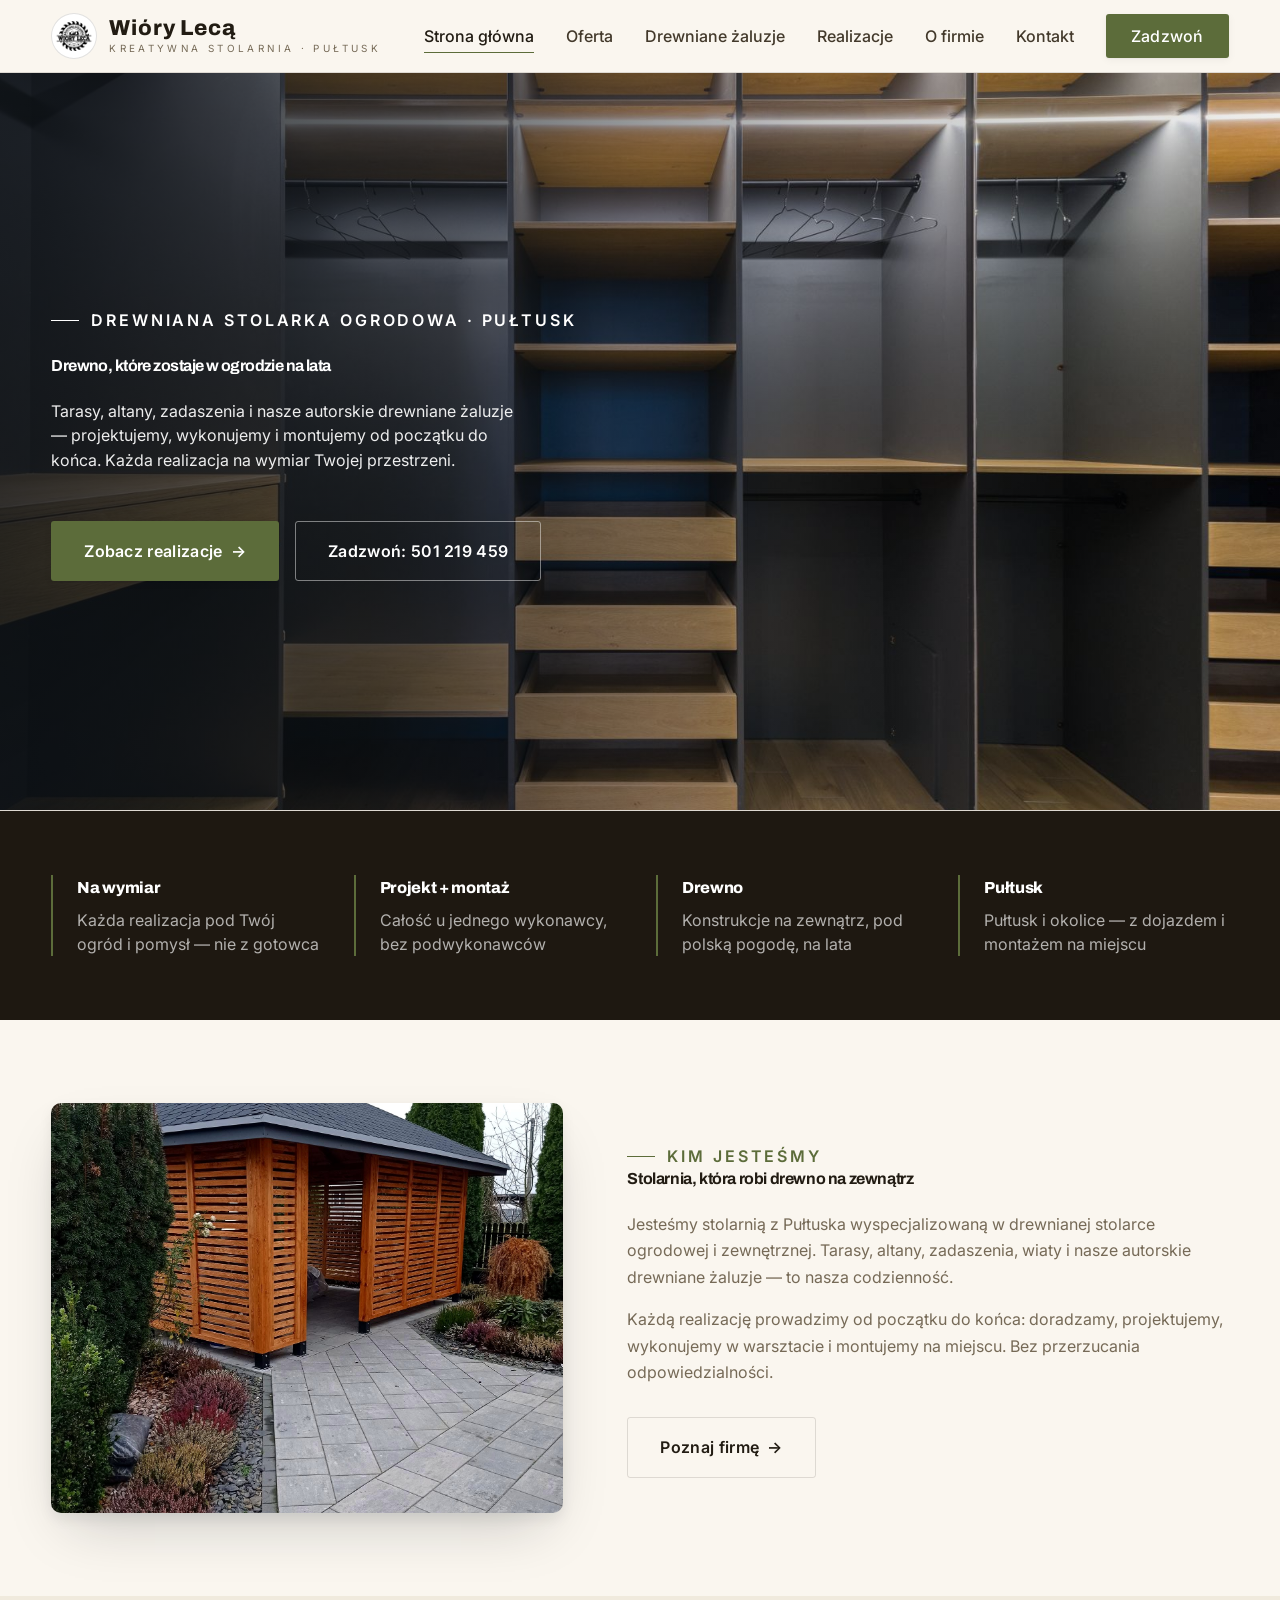
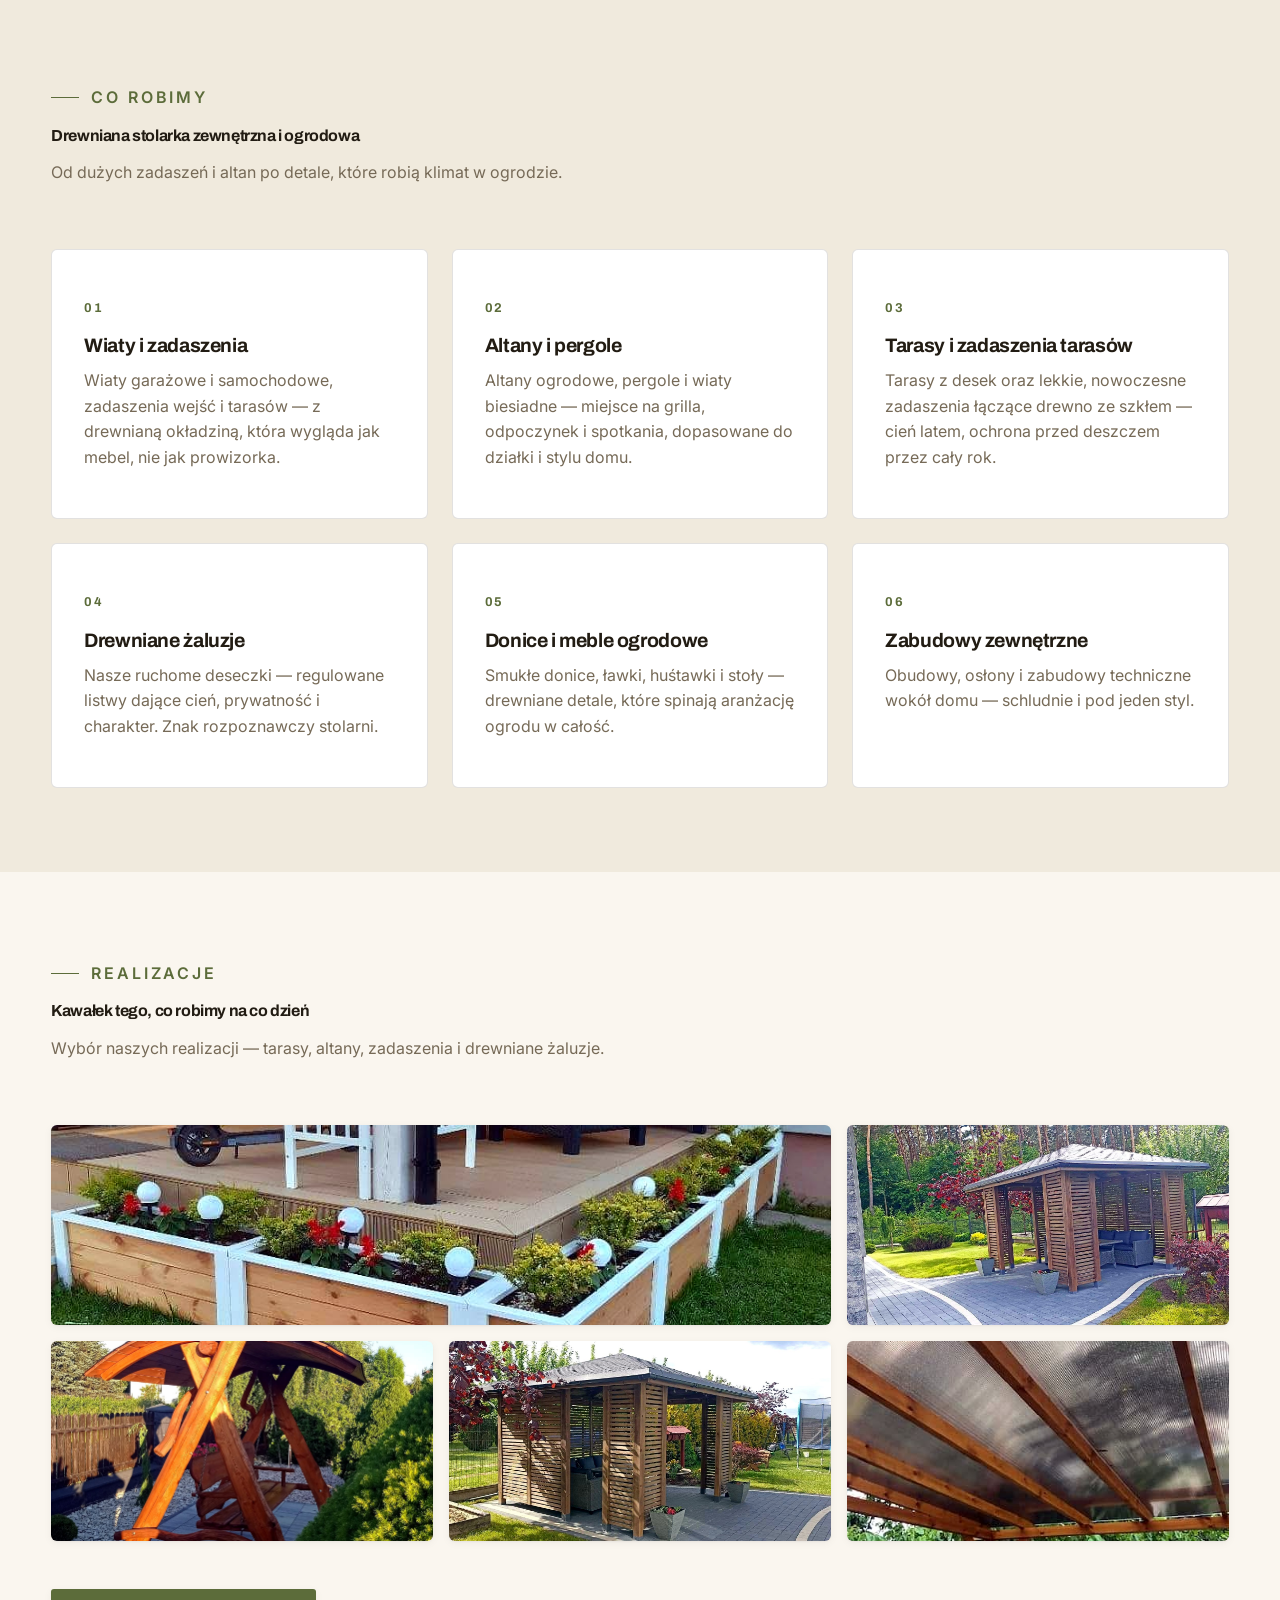
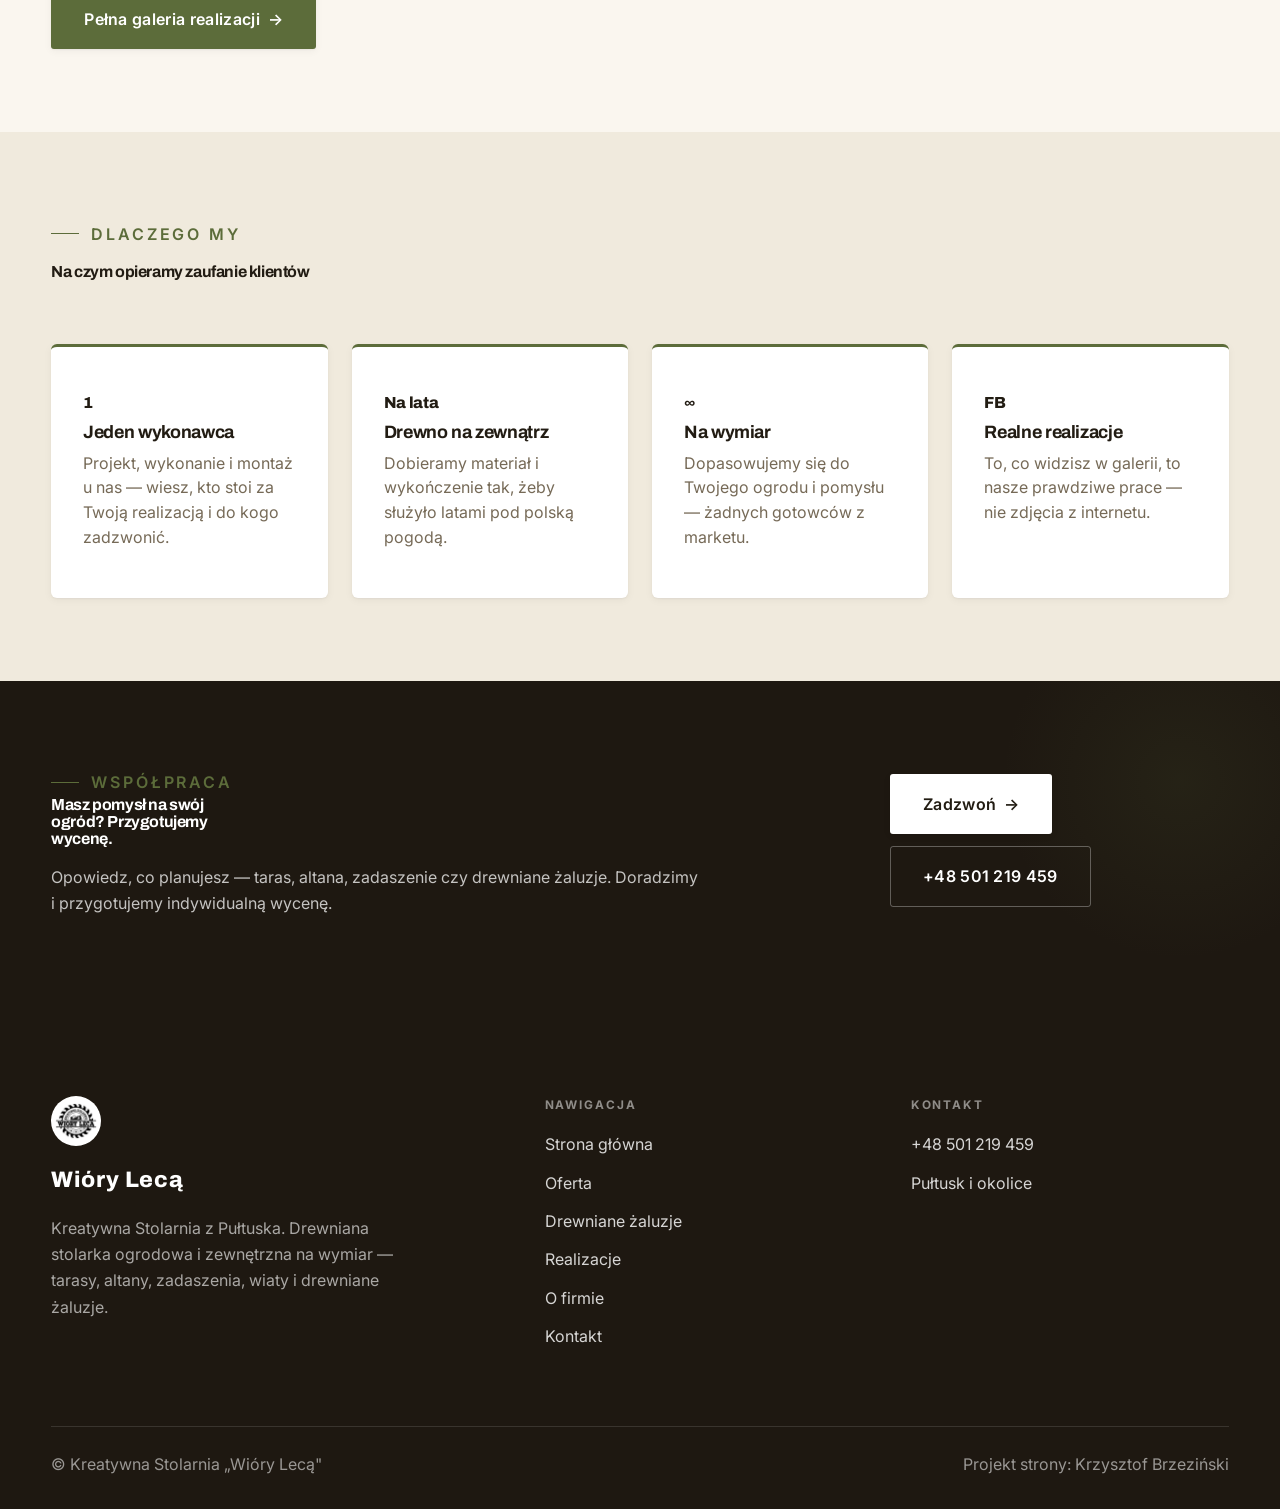
==== commit 651e794c: "Wióry Lecą: przebudowa na system STOLBASZ (edytorialny premium, ciepła/zielona paleta) — 6 podstron" ====
--- a/index.html
+++ b/index.html
@@ -4,102 +4,119 @@
 <meta charset="UTF-8">
 <meta name="viewport" content="width=device-width, initial-scale=1.0">
 <title>Kreatywna Stolarnia „Wióry Lecą" — drewniana stolarka ogrodowa · Pułtusk</title>
-<meta name="description" content="Tarasy, altany, zadaszenia, wiaty i drewniane żaluzje na wymiar. Kreatywna Stolarnia „Wióry Lecą" z Pułtuska — projekt, wykonanie i montaż drewnianej stolarki ogrodowej.">
+<meta name="description" content="Tarasy, altany, zadaszenia, wiaty i drewniane żaluzje na wymiar. Kreatywna Stolarnia „Wióry Lecą" z Pułtuska — projekt, wykonanie i montaż.">
 <link rel="preconnect" href="https://fonts.googleapis.com">
 <link rel="preconnect" href="https://fonts.gstatic.com" crossorigin>
-<link href="https://fonts.googleapis.com/css2?family=Fraunces:opsz,wght@9..144,500;9..144,600;9..144,700&family=Hanken+Grotesk:wght@400;500;600;700&display=swap" rel="stylesheet">
-<link rel="stylesheet" href="assets/styles.css">
+<link href="https://fonts.googleapis.com/css2?family=Archivo:wght@500;600;700;800&family=Inter:wght@400;500;600;700&display=swap" rel="stylesheet">
+<link rel="stylesheet" href="assets/styles.css?v=2">
 </head>
 <body>
-<header>
-  <div class="nav">
+<header class="nav">
+  <div class="wrap nav-inner">
     <a class="brand" href="index.html">
-      <img class="logo" src="img/logo.jpg" alt="Logo Wióry Lecą">
-      <span><b>Wióry Lecą</b><span class="sub">Kreatywna Stolarnia · Pułtusk</span></span>
+      <img class="blogo" src="img/logo.jpg" alt="Logo Wióry Lecą">
+      <span class="bw"><span class="name">Wióry Lecą</span><span class="sub">Kreatywna Stolarnia · Pułtusk</span></span>
     </a>
-    <nav class="links"><a href="index.html" class="active">Start</a><a href="oferta.html">Oferta</a><a href="zaluzje.html">Drewniane żaluzje</a><a href="realizacje.html">Realizacje</a><a href="o-nas.html">O firmie</a><a href="kontakt.html">Kontakt</a></nav>
-    <a class="btn btn-gold cta" href="tel:+48501219459">Zadzwoń</a>
-    <button class="burger" aria-label="Menu"><svg viewBox="0 0 24 24" fill="none" stroke="currentColor" stroke-width="2"><path d="M3 6h18M3 12h18M3 18h18"/></svg></button>
+    <nav class="nav-links">
+      <a href="index.html" class="active">Strona główna</a><a href="oferta.html">Oferta</a><a href="zaluzje.html">Drewniane żaluzje</a><a href="realizacje.html">Realizacje</a><a href="o-nas.html">O firmie</a><a href="kontakt.html">Kontakt</a>
+      <a href="tel:+48501219459" class="btn btn-accent">Zadzwoń</a>
+    </nav>
+    <button class="nav-toggle" aria-label="Menu"><span></span><span></span><span></span></button>
   </div>
 </header>
 
-<a id="top"></a>
-<section class="hero" style="padding:0">
-  <img class="bg" src="img/hero.jpg" alt="Drewniana altana z żaluzjami w ogrodzie">
-  <div class="wrap inner">
-    <div class="eyebrow">Drewniana stolarka ogrodowa · Pułtusk i okolice</div>
-    <h1>Drewno, które <em>zostaje w ogrodzie</em> na lata</h1>
-    <p>Tarasy, altany, zadaszenia i nasze autorskie drewniane żaluzje — projektujemy, wykonujemy i montujemy od początku do końca. Każda realizacja na wymiar Twojej przestrzeni.</p>
-    <div class="actions">
-      <a class="btn btn-gold" href="realizacje.html">Zobacz realizacje</a>
-      <a class="btn btn-ghost" href="tel:+48501219459">Zadzwoń: 501 219 459</a>
+<section class="hero-cine">
+  <img src="img/hero.jpg" alt="Drewniana altana z żaluzjami w ogrodzie">
+  <div class="wrap"><div class="hero-copy">
+    <span class="eyebrow">Drewniana stolarka ogrodowa · Pułtusk</span>
+    <h1>Drewno, które zostaje w ogrodzie na lata</h1>
+    <p class="lead">Tarasy, altany, zadaszenia i nasze autorskie drewniane żaluzje — projektujemy, wykonujemy i montujemy od początku do końca. Każda realizacja na wymiar Twojej przestrzeni.</p>
+    <div class="hero-actions">
+      <a href="realizacje.html" class="btn btn-accent">Zobacz realizacje <span class="arr">→</span></a>
+      <a href="tel:+48501219459" class="btn btn-ghost" style="color:#fff;border-color:rgba(255,255,255,.45)">Zadzwoń: 501 219 459</a>
     </div>
-  </div>
+  </div></div>
 </section>
 
-<section class="bg2"><div class="wrap"><div class="strip reveal">
-  <div><b>Projekt, wykonanie, montaż</b><span>Całość u jednego wykonawcy — bez podwykonawców i niespodzianek.</span></div>
-  <div><b>Drewno na zewnątrz</b><span>Konstrukcje pod polską pogodę: solidnie, na lata, z dbałością o detal.</span></div>
-  <div><b>Robota na wymiar</b><span>Dopasowujemy się do Twojego ogrodu, tarasu i pomysłu — nie do gotowca.</span></div>
-</div></div></section>
+<section class="strip" style="padding-block:0"><div class="wrap">
+  <div class="item reveal"><div class="k">Na wymiar</div><div class="v">Każda realizacja pod Twój ogród i pomysł — nie z gotowca</div></div>
+  <div class="item reveal"><div class="k">Projekt + montaż</div><div class="v">Całość u jednego wykonawcy, bez podwykonawców</div></div>
+  <div class="item reveal"><div class="k">Drewno</div><div class="v">Konstrukcje na zewnątrz, pod polską pogodę, na lata</div></div>
+  <div class="item reveal"><div class="k">Pułtusk</div><div class="v">Pułtusk i okolice — z dojazdem i montażem na miejscu</div></div>
+</div></section>
+
+<section><div class="wrap split">
+  <div class="split-art reveal"><img src="img/g11.jpg" alt="Drewniana altana w ogrodzie"></div>
+  <div class="split-copy reveal">
+    <span class="eyebrow">Kim jesteśmy</span>
+    <h2>Stolarnia, która robi drewno na zewnątrz</h2>
+    <p class="muted">Jesteśmy stolarnią z Pułtuska wyspecjalizowaną w drewnianej stolarce ogrodowej i zewnętrznej. Tarasy, altany, zadaszenia, wiaty i nasze autorskie drewniane żaluzje — to nasza codzienność.</p>
+    <p class="muted">Każdą realizację prowadzimy od początku do końca: doradzamy, projektujemy, wykonujemy w warsztacie i montujemy na miejscu. Bez przerzucania odpowiedzialności.</p>
+    <a href="o-nas.html" class="btn btn-ghost">Poznaj firmę <span class="arr">→</span></a>
+  </div>
+</div></section>
+
+<section class="trust"><div class="wrap">
+  <div class="head reveal"><span class="eyebrow">Co robimy</span><h2>Drewniana stolarka zewnętrzna i ogrodowa</h2><p>Od dużych zadaszeń i altan po detale, które robią klimat w ogrodzie.</p></div>
+  <div class="svc-grid">
+    <div class="svc reveal"><div class="ic">01</div><h3>Wiaty i zadaszenia</h3><p>Wiaty garażowe i samochodowe, zadaszenia wejść i tarasów — z drewnianą okładziną, która wygląda jak mebel, nie jak prowizorka.</p></div><div class="svc reveal"><div class="ic">02</div><h3>Altany i pergole</h3><p>Altany ogrodowe, pergole i wiaty biesiadne — miejsce na grilla, odpoczynek i spotkania, dopasowane do działki i stylu domu.</p></div><div class="svc reveal"><div class="ic">03</div><h3>Tarasy i zadaszenia tarasów</h3><p>Tarasy z desek oraz lekkie, nowoczesne zadaszenia łączące drewno ze szkłem — cień latem, ochrona przed deszczem przez cały rok.</p></div><div class="svc reveal"><div class="ic">04</div><h3>Drewniane żaluzje</h3><p>Nasze ruchome deseczki — regulowane listwy dające cień, prywatność i charakter. Znak rozpoznawczy stolarni.</p></div><div class="svc reveal"><div class="ic">05</div><h3>Donice i meble ogrodowe</h3><p>Smukłe donice, ławki, huśtawki i stoły — drewniane detale, które spinają aranżację ogrodu w całość.</p></div><div class="svc reveal"><div class="ic">06</div><h3>Zabudowy zewnętrzne</h3><p>Obudowy, osłony i zabudowy techniczne wokół domu — schludnie i pod jeden styl.</p></div>
+  </div>
+</div></section>
 
 <section><div class="wrap">
-  <div class="sec-head reveal"><div class="eyebrow">Co robimy</div><h2>Drewniana stolarka zewnętrzna i ogrodowa</h2><p class="lead">Specjalizujemy się w drewnie na zewnątrz — od zadaszeń i altan po detale, które robią klimat w ogrodzie.</p></div>
-  <div class="cards"><div class="card reveal"><div class="ph"><img src="img/g16.jpg" alt="Wiaty i zadaszenia"></div><div class="body"><h3>Wiaty i zadaszenia</h3><p>Wiaty garażowe, zadaszenia wejść i tarasów — z drewnianą okładziną, która wygląda jak mebel.</p></div></div><div class="card reveal"><div class="ph"><img src="img/g11.jpg" alt="Altany i pergole"></div><div class="body"><h3>Altany i pergole</h3><p>Miejsce na odpoczynek w ogrodzie — altany, pergole i wiaty biesiadne z litego drewna.</p></div></div><div class="card reveal"><div class="ph"><img src="img/g25.jpg" alt="Tarasy i zadaszenia tarasów"></div><div class="body"><h3>Tarasy i zadaszenia tarasów</h3><p>Tarasy z desek oraz lekkie, eleganckie zadaszenia ze szkłem i drewnem.</p></div></div><div class="card reveal"><div class="ph"><img src="img/g34.jpg" alt="Drewniane żaluzje"></div><div class="body"><h3>Drewniane żaluzje</h3><p>Nasze ruchome deseczki - regulowane okładziny dające cień, prywatność i charakter.</p></div></div><div class="card reveal"><div class="ph"><img src="img/g06.jpg" alt="Donice i meble ogrodowe"></div><div class="body"><h3>Donice i meble ogrodowe</h3><p>Smukłe donice, ławki, huśtawki i stoły — detale, które spinają całą aranżację.</p></div></div><div class="card reveal"><div class="ph"><img src="img/g01.jpg" alt="Zabudowy zewnętrzne"></div><div class="body"><h3>Zabudowy zewnętrzne</h3><p>Obudowy, osłony i aranżacje wokół domu — schludnie i pod jeden styl.</p></div></div></div>
-  <div style="margin-top:34px"><a class="btn btn-ghost" href="oferta.html">Pełna oferta</a></div>
+  <div class="head reveal"><span class="eyebrow">Realizacje</span><h2>Kawałek tego, co robimy na co dzień</h2><p>Wybór naszych realizacji — tarasy, altany, zadaszenia i drewniane żaluzje.</p></div>
+  <div class="gallery"><div class="tile t-two3 reveal"><img src="img/g01.jpg" alt="Realizacja Wióry Lecą — drewniana stolarka ogrodowa"><div class="cap">Realizacja<small>Kreatywna Stolarnia Wióry Lecą</small></div></div><div class="tile t-third reveal"><img src="img/g02.jpg" alt="Realizacja Wióry Lecą — drewniana stolarka ogrodowa"><div class="cap">Realizacja<small>Kreatywna Stolarnia Wióry Lecą</small></div></div><div class="tile t-third reveal"><img src="img/g03.jpg" alt="Realizacja Wióry Lecą — drewniana stolarka ogrodowa"><div class="cap">Realizacja<small>Kreatywna Stolarnia Wióry Lecą</small></div></div><div class="tile t-third reveal"><img src="img/g04.jpg" alt="Realizacja Wióry Lecą — drewniana stolarka ogrodowa"><div class="cap">Realizacja<small>Kreatywna Stolarnia Wióry Lecą</small></div></div><div class="tile t-third reveal"><img src="img/g05.jpg" alt="Realizacja Wióry Lecą — drewniana stolarka ogrodowa"><div class="cap">Realizacja<small>Kreatywna Stolarnia Wióry Lecą</small></div></div></div>
+  <div style="margin-top:var(--space-7)" class="reveal"><a href="realizacje.html" class="btn btn-accent">Pełna galeria realizacji <span class="arr">→</span></a></div>
 </div></section>
 
-<section class="bg2"><div class="wrap"><div class="feature">
-  <div class="txt reveal">
-    <div class="eyebrow">Nasz znak rozpoznawczy</div>
-    <h2>Ruchome deseczki — drewniane żaluzje na wymiar</h2>
-    <p>To rozwiązanie, z którego jesteśmy znani. Regulowane drewniane listwy dają cień i prywatność, a jednocześnie przepuszczają powietrze i światło — i wyglądają o klasę lepiej niż zwykła osłona.</p>
-    <p>Robimy je pod taras, wiatę, balkon czy elewację, dobierając układ i odcień drewna do domu i ogrodu.</p>
-    <div style="margin-top:18px"><a class="btn btn-gold" href="zaluzje.html">Zobacz drewniane żaluzje</a></div>
+<section class="trust"><div class="wrap">
+  <div class="head reveal"><span class="eyebrow">Dlaczego my</span><h2>Na czym opieramy zaufanie klientów</h2></div>
+  <div class="trust-grid">
+    <div class="trust-card reveal"><div class="big">1</div><h3>Jeden wykonawca</h3><p>Projekt, wykonanie i montaż u nas — wiesz, kto stoi za Twoją realizacją i do kogo zadzwonić.</p></div>
+    <div class="trust-card reveal"><div class="big">Na lata</div><h3>Drewno na zewnątrz</h3><p>Dobieramy materiał i wykończenie tak, żeby służyło latami pod polską pogodą.</p></div>
+    <div class="trust-card reveal"><div class="big">∞</div><h3>Na wymiar</h3><p>Dopasowujemy się do Twojego ogrodu i pomysłu — żadnych gotowców z marketu.</p></div>
+    <div class="trust-card reveal"><div class="big">FB</div><h3>Realne realizacje</h3><p>To, co widzisz w galerii, to nasze prawdziwe prace — nie zdjęcia z internetu.</p></div>
   </div>
-  <div class="pic reveal"><img src="img/g00.jpg" alt="Drewniane żaluzje na wymiar"></div>
-</div></div></section>
-
-<section><div class="wrap">
-  <div class="sec-head reveal center"><div class="eyebrow">Realizacje</div><h2>Kawałek tego, co robimy na co dzień</h2></div>
-  <div class="gallery reveal" id="gal" data-count="12"></div>
-  <div class="center" style="margin-top:30px"><a class="btn btn-gold" href="realizacje.html">Wszystkie realizacje</a></div>
 </div></section>
 
-<section><div class="wrap"><div class="band reveal">
-    <h2>Masz pomysł na swój ogród?</h2><p>Opowiedz, co chodzi Ci po głowie — taras, altana, zadaszenie czy drewniane żaluzje. Doradzimy i przygotujemy wycenę pod Twoją przestrzeń.</p>
-    <a class="btn btn-gold" href="tel:+48501219459">Zadzwoń: +48 501 219 459</a>
-    </div></div></section>
+<section class="cta"><div class="wrap">
+  <div class="reveal"><span class="eyebrow">Współpraca</span><h2>Masz pomysł na swój ogród? Przygotujemy wycenę.</h2><p>Opowiedz, co planujesz — taras, altana, zadaszenie czy drewniane żaluzje. Doradzimy i przygotujemy indywidualną wycenę.</p></div>
+  <div class="cta-actions reveal">
+    <a href="tel:+48501219459" class="btn btn-light">Zadzwoń <span class="arr">→</span></a>
+    <a href="tel:+48501219459" class="btn btn-ghost" style="color:#fff;border-color:rgba(255,255,255,.3)">+48 501 219 459</a>
+  </div>
+</div></section>
 
 <footer>
   <div class="wrap">
-    <div class="fgrid">
-      <div class="col">
-        <div class="fbrand"><img src="img/logo.jpg" alt="Wióry Lecą"><b>Kreatywna Stolarnia „Wióry Lecą"</b></div>
-        <p>Drewniana stolarka ogrodowa i zewnętrzna na wymiar — tarasy, altany, zadaszenia, wiaty i nasze autorskie drewniane żaluzje. Pułtusk i okolice.</p>
+    <div class="foot-grid">
+      <div class="foot-brand">
+        <img class="flogo" src="img/logo.jpg" alt="Wióry Lecą">
+        <div class="name">Wióry Lecą</div>
+        <p>Kreatywna Stolarnia z Pułtuska. Drewniana stolarka ogrodowa i zewnętrzna na wymiar — tarasy, altany, zadaszenia, wiaty i drewniane żaluzje.</p>
       </div>
-      <div class="col">
-        <h4>Oferta</h4>
-        <a href="oferta.html">Wiaty i zadaszenia</a>
-        <a href="oferta.html">Altany i pergole</a>
-        <a href="oferta.html">Tarasy</a>
+      <div class="foot-col">
+        <h4>Nawigacja</h4>
+        <a href="index.html">Strona główna</a>
+        <a href="oferta.html">Oferta</a>
         <a href="zaluzje.html">Drewniane żaluzje</a>
-        <a href="oferta.html">Donice i meble ogrodowe</a>
+        <a href="realizacje.html">Realizacje</a>
+        <a href="o-nas.html">O firmie</a>
+        <a href="kontakt.html">Kontakt</a>
       </div>
-      <div class="col">
+      <div class="foot-col">
         <h4>Kontakt</h4>
         <a href="tel:+48501219459">+48 501 219 459</a>
         <p>Pułtusk i okolice</p>
-        <a href="realizacje.html">Zobacz realizacje</a>
       </div>
     </div>
-    <div class="fbot">
+    <div class="foot-bot">
       <span>© Kreatywna Stolarnia „Wióry Lecą"</span>
       <span>Projekt strony: Krzysztof Brzeziński</span>
     </div>
   </div>
 </footer>
 <div class="lb" id="lb" hidden><img src="" alt=""></div>
-<script src="assets/main.js"></script>
+<script src="assets/main.js?v=2"></script>
 </body>
 </html>
--- a/assets/styles.css
+++ b/assets/styles.css
@@ -1,154 +1,337 @@
-/* Wióry Lecą — wspólny motyw (premium, JASNY, naturalny: kremy + drewno + zieleń ogrodowa) */
+/* ============================================================
+   STOLBASZ — premium, architektoniczny B2B fit-out
+   Jasna paleta, zero brązu. System wg premium-web-craft.
+   Projekt strony: Krzysztof Brzeziński
+   ============================================================ */
+
 :root{
-  --bg:#f7f2e8; --bg2:#efe7d7; --panel:#fffdf8; --panel2:#f4ede0;
-  --line:#e4d9c5; --line2:#d6c8ac; --ink:#241d12; --muted:#7c715d; --soft:#4b4234;
-  --wood:#b07c33; --wood-d:#946423; --leaf:#5f7344;
-  --shadow:0 22px 52px rgba(70,52,22,.13);
-  --maxw:1180px;
-}
-*{margin:0;padding:0;box-sizing:border-box}
+  /* PALETA — jasna, ciepła, naturalna (drewno + zieleń ogrodowa); jeden akcent: zieleń */
+  --paper:#FAF6EF;          /* główne tło — ciepła biel */
+  --paper-2:#F0EADD;        /* sekcje alternatywne (ciepły jasny piasek) */
+  --paper-3:#E7DFCF;        /* delikatne wypełnienia */
+  --ink:#221C13;            /* tekst główny — ciepły grafit */
+  --ink-soft:#43392B;       /* nagłówki drugorzędne */
+  --muted:#766A57;          /* tekst poboczny */
+  --line:rgba(34,28,19,.13);/* hairline */
+  --accent:#5c6c3a;         /* stonowana zieleń ogrodowa — jedyny akcent */
+  --accent-d:#46532b;
+  --accent-soft:rgba(92,108,58,.12);
+  --dark:#1e1811;           /* sekcje ciemne (stopka/CTA) — ciepła czerń */
+
+  /* ODSTĘPY — skala 4/8 */
+  --space-1:4px; --space-2:8px; --space-3:12px; --space-4:16px; --space-5:24px;
+  --space-6:32px; --space-7:48px; --space-8:64px; --space-9:96px; --space-10:128px;
+
+  /* TYPOGRAFIA — fluid clamp() */
+  --text-sm:clamp(.82rem,.8rem+.1vw,.9rem);
+  --text-base:clamp(1rem,.97rem+.15vw,1.1rem);
+  --text-lg:clamp(1.12rem,1.05rem+.3vw,1.3rem);
+  --text-h3:clamp(1.2rem,1.1rem+.5vw,1.5rem);
+  --text-h2:clamp(1.9rem,1.5rem+1.9vw,2.8rem);
+  --text-h1:clamp(2.6rem,1.9rem+3.6vw,4.6rem);
+
+  /* PROMIENIE — architektoniczne, raczej ostre */
+  --r-sm:3px; --r-md:6px; --r-lg:10px;
+
+  /* RUCH */
+  --ease:cubic-bezier(.25,.46,.45,.94); --dur:.24s;
+
+  /* CIENIE — miękkie, warstwowe */
+  --sh-sm:0 1px 2px rgba(16,24,32,.04), 0 2px 8px rgba(16,24,32,.05);
+  --sh-md:0 2px 6px rgba(16,24,32,.05), 0 12px 28px -8px rgba(16,24,32,.12);
+  --sh-lg:0 6px 14px rgba(16,24,32,.07), 0 26px 56px -18px rgba(16,24,32,.22);
+
+  --hairline:1px solid var(--line);
+
+  --font-display:"Archivo","Helvetica Neue",sans-serif;
+  --font-body:"Inter","Helvetica Neue",Arial,sans-serif;
+}
+
+*{box-sizing:border-box;margin:0;padding:0}
+html{scroll-behavior:smooth}
+body{
+  font-family:var(--font-body);
+  font-size:var(--text-base);
+  line-height:1.65;
+  color:var(--ink);
+  background:var(--paper);
+  -webkit-font-smoothing:antialiased;
+  text-rendering:optimizeLegibility;
+}
+img{max-width:100%;display:block}
+a{color:inherit;text-decoration:none}
+
+.wrap{width:min(92%,1180px);margin-inline:auto}
+section{padding-block:clamp(52px,6.5vw,96px)}
+
+h1,h2,h3{font-family:var(--font-display);font-weight:700;line-height:1.08;letter-spacing:-.02em;color:var(--ink)}
+h1{font-size:var(--text-h1);letter-spacing:-.035em}
+h2{font-size:var(--text-h2);letter-spacing:-.025em}
+h3{font-size:var(--text-h3)}
+p{max-width:65ch}
+
+.eyebrow{
+  font-family:var(--font-body);
+  font-size:var(--text-sm);
+  font-weight:600;
+  letter-spacing:.18em;
+  text-transform:uppercase;
+  color:var(--accent);
+  display:inline-flex;align-items:center;gap:var(--space-3);
+}
+.eyebrow::before{content:"";width:28px;height:1px;background:var(--accent);display:inline-block}
+
+.muted{color:var(--muted)}
+.lead{font-size:var(--text-lg);line-height:1.55;color:var(--ink-soft);max-width:50ch}
+
+/* ---------- BUTTONS ---------- */
+.btn{
+  display:inline-flex;align-items:center;gap:var(--space-2);
+  font-weight:600;font-size:var(--text-sm);letter-spacing:.02em;
+  padding:var(--space-4) var(--space-6);
+  border-radius:var(--r-sm);
+  transition:transform var(--dur) var(--ease),box-shadow var(--dur) var(--ease),background var(--dur) var(--ease);
+  cursor:pointer;border:1px solid transparent;
+}
+.btn-accent{background:var(--accent);color:#fff;box-shadow:var(--sh-sm)}
+.btn-accent:hover{background:var(--accent-d);transform:translateY(-2px);box-shadow:var(--sh-md)}
+.btn-accent:active{transform:translateY(0);box-shadow:var(--sh-sm)}
+.btn-ghost{background:transparent;color:var(--ink);border-color:var(--line)}
+.btn-ghost:hover{border-color:var(--accent);color:var(--accent);transform:translateY(-2px)}
+.btn-light{background:#fff;color:var(--ink);box-shadow:var(--sh-sm)}
+.btn-light:hover{transform:translateY(-2px);box-shadow:var(--sh-md)}
+.btn .arr{transition:transform var(--dur) var(--ease)}
+.btn:hover .arr{transform:translateX(4px)}
+
+/* ---------- NAV ---------- */
+.nav{
+  position:sticky;top:0;z-index:50;
+  background:color-mix(in srgb,var(--paper) 88%,transparent);
+  backdrop-filter:saturate(140%) blur(10px);
+  border-bottom:var(--hairline);
+}
+.nav-inner{display:flex;align-items:center;justify-content:space-between;height:72px}
+.brand{display:flex;flex-direction:column;line-height:1}
+.brand .name{font-family:var(--font-display);font-weight:800;font-size:1.35rem;letter-spacing:.04em}
+.brand .sub{font-size:.62rem;letter-spacing:.34em;text-transform:uppercase;color:var(--muted);margin-top:5px}
+.nav-links{display:flex;align-items:center;gap:var(--space-6)}
+.nav-links a{font-size:var(--text-sm);font-weight:500;color:var(--ink-soft);position:relative;padding-block:4px;transition:color var(--dur) var(--ease)}
+.nav-links a::after{content:"";position:absolute;left:0;bottom:0;width:0;height:1.5px;background:var(--accent);transition:width var(--dur) var(--ease)}
+.nav-links a:hover,.nav-links a.active{color:var(--ink)}
+.nav-links a:hover::after,.nav-links a.active::after{width:100%}
+.nav-links .btn{padding:var(--space-2) var(--space-5)}
+/* przyciski w nav: właściwy kolor (przebij .nav-links a) + bez podkreślenia */
+.nav-links a.btn-accent{color:#fff}
+.nav-links a.btn-ghost,.nav-links a.btn-light{color:var(--ink)}
+.nav-links a.btn::after{display:none}
+.nav-toggle{display:none;background:none;border:none;cursor:pointer;flex-direction:column;gap:5px;padding:8px}
+.nav-toggle span{width:24px;height:2px;background:var(--ink);transition:var(--dur)}
+
+/* ---------- HERO (split) ---------- */
+.hero{position:relative;overflow:hidden;border-bottom:var(--hairline)}
+.hero-grid{display:grid;grid-template-columns:1.05fr .95fr;gap:clamp(24px,4vw,60px);align-items:center;
+  padding-block:clamp(36px,4.5vw,64px)}
+.hero-copy .eyebrow{margin-bottom:var(--space-5)}
+.hero-copy h1{margin-bottom:var(--space-5)}
+.hero-copy .lead{margin-bottom:var(--space-7)}
+.hero-actions{display:flex;flex-wrap:wrap;gap:var(--space-4)}
+.hero-art{position:relative;aspect-ratio:4/3;border-radius:var(--r-lg);overflow:hidden;box-shadow:var(--sh-lg)}
+.hero-art img{width:100%;height:100%;object-fit:cover}
+.hero-art::after{content:"";position:absolute;inset:0;background:linear-gradient(180deg,transparent 55%,rgba(18,24,28,.28))}
+.hero-badge{position:absolute;left:var(--space-5);bottom:var(--space-5);z-index:2;
+  background:rgba(252,252,251,.94);backdrop-filter:blur(4px);
+  border-radius:var(--r-md);padding:var(--space-4) var(--space-5);box-shadow:var(--sh-md);max-width:78%}
+.hero-badge strong{display:block;font-family:var(--font-display);font-size:1rem;letter-spacing:-.01em}
+.hero-badge span{font-size:var(--text-sm);color:var(--muted)}
+
+/* ---------- HERO duży / kinowy (strona główna) ---------- */
+.hero-cine{position:relative;min-height:clamp(560px,82vh,840px);display:flex;align-items:center;overflow:hidden;border-bottom:var(--hairline)}
+.hero-cine>img{position:absolute;inset:0;width:100%;height:100%;object-fit:cover;z-index:0}
+.hero-cine::after{content:"";position:absolute;inset:0;z-index:1;
+  background:linear-gradient(95deg,rgba(13,18,23,.86) 0%,rgba(13,18,23,.64) 32%,rgba(13,18,23,.24) 62%,rgba(13,18,23,.04) 100%)}
+.hero-cine .wrap{position:relative;z-index:2;padding-block:var(--space-8)}
+.hero-cine .hero-copy{max-width:660px}
+.hero-cine .eyebrow{color:#fff;margin-bottom:var(--space-5)}
+.hero-cine .eyebrow::before{background:#fff}
+.hero-cine h1{color:#fff;margin-bottom:var(--space-5);font-size:clamp(2.9rem,2rem+4.4vw,5.2rem)}
+.hero-cine .lead{color:rgba(255,255,255,.92);max-width:48ch;margin-bottom:var(--space-7)}
+.hero-cine .hero-actions{display:flex;flex-wrap:wrap;gap:var(--space-4)}
+@media(max-width:680px){
+  .hero-cine{min-height:clamp(520px,76vh,640px);align-items:flex-end}
+  .hero-cine::after{background:linear-gradient(0deg,rgba(13,18,23,.9) 6%,rgba(13,18,23,.45) 55%,rgba(13,18,23,.25) 100%)}
+  .hero-cine .wrap{padding-bottom:var(--space-9)}
+}
+
+/* full-bleed hero variant (podstrony) */
+.pagehead{position:relative;min-height:46vh;display:flex;align-items:flex-end;overflow:hidden;border-bottom:var(--hairline)}
+.pagehead img{position:absolute;inset:0;width:100%;height:100%;object-fit:cover}
+.pagehead::after{content:"";position:absolute;inset:0;background:linear-gradient(180deg,rgba(18,24,28,.25),rgba(18,24,28,.62))}
+.pagehead .wrap{position:relative;z-index:2;padding-block:var(--space-9);color:#fff}
+.pagehead h1{color:#fff;max-width:18ch}
+.pagehead .eyebrow{color:#fff}
+.pagehead .eyebrow::before{background:#fff}
+.pagehead p{color:rgba(255,255,255,.86);margin-top:var(--space-4);max-width:54ch}
+
+/* ---------- STRIP (pasek skrótów / liczby) ---------- */
+.strip{background:var(--dark);color:#fff}
+.strip .wrap{display:grid;grid-template-columns:repeat(4,1fr);gap:var(--space-6);padding-block:var(--space-8)}
+.strip .item .k{font-family:var(--font-display);font-size:clamp(1.6rem,1.2rem+1.4vw,2.4rem);font-weight:800;letter-spacing:-.02em;color:#fff}
+.strip .item .v{font-size:var(--text-sm);color:rgba(255,255,255,.66);margin-top:var(--space-2);line-height:1.45}
+.strip .item{border-left:2px solid var(--accent);padding-left:var(--space-5)}
+
+/* ---------- SECTION HEAD ---------- */
+.head{max-width:48rem;margin-bottom:var(--space-8)}
+.head.center{margin-inline:auto;text-align:center}
+.head .eyebrow{margin-bottom:var(--space-4)}
+.head h2{margin-bottom:var(--space-4)}
+.head p{color:var(--muted);font-size:var(--text-lg);line-height:1.55}
+.head.center p{margin-inline:auto}
+
+/* ---------- INTRO SPLIT ---------- */
+.split{display:grid;grid-template-columns:.92fr 1.08fr;gap:clamp(28px,5vw,80px);align-items:center}
+.split.rev{grid-template-columns:1.08fr .92fr}
+.split.rev .split-art{order:-1}
+.split-art{position:relative;aspect-ratio:5/4;border-radius:var(--r-lg);overflow:hidden;box-shadow:var(--sh-lg)}
+.split-art img{width:100%;height:100%;object-fit:cover}
+.split-copy h2{margin-bottom:var(--space-5)}
+.split-copy p+p{margin-top:var(--space-4)}
+.split-copy .btn{margin-top:var(--space-6)}
+
+/* ---------- SERVICES (zakres) ---------- */
+.svc-grid{display:grid;grid-template-columns:repeat(auto-fit,minmax(280px,1fr));gap:var(--space-5)}
+.svc{background:#fff;border:var(--hairline);border-radius:var(--r-md);padding:var(--space-7) var(--space-6);
+  transition:transform var(--dur) var(--ease),box-shadow var(--dur) var(--ease),border-color var(--dur) var(--ease);
+  position:relative;overflow:hidden}
+.svc::before{content:"";position:absolute;left:0;top:0;width:3px;height:0;background:var(--accent);transition:height var(--dur) var(--ease)}
+.svc:hover{transform:translateY(-4px);box-shadow:var(--sh-md);border-color:transparent}
+.svc:hover::before{height:100%}
+.svc .ic{font-family:var(--font-display);font-size:.8rem;font-weight:700;letter-spacing:.12em;color:var(--accent);margin-bottom:var(--space-4)}
+.svc h3{margin-bottom:var(--space-3);font-size:1.22rem}
+.svc p{color:var(--muted);font-size:var(--text-base);line-height:1.6}
+
+/* big detailed service rows */
+.svc-row{display:grid;grid-template-columns:.8fr 1.2fr;gap:clamp(20px,4vw,60px);align-items:center;padding-block:var(--space-8)}
+.svc-row+.svc-row{border-top:var(--hairline)}
+.svc-row.rev{grid-template-columns:1.2fr .8fr}
+.svc-row.rev .svc-row-art{order:-1}
+.svc-row-art{aspect-ratio:4/3;border-radius:var(--r-md);overflow:hidden;box-shadow:var(--sh-md)}
+.svc-row-art img{width:100%;height:100%;object-fit:cover}
+.svc-row h3{font-size:1.5rem;margin-bottom:var(--space-4)}
+.svc-row .num{font-family:var(--font-display);font-size:.85rem;font-weight:700;letter-spacing:.14em;color:var(--accent);display:block;margin-bottom:var(--space-3)}
+.svc-row ul{list-style:none;margin-top:var(--space-4);display:flex;flex-direction:column;gap:var(--space-2)}
+.svc-row li{position:relative;padding-left:var(--space-5);color:var(--muted);font-size:var(--text-base)}
+.svc-row li::before{content:"";position:absolute;left:0;top:.62em;width:8px;height:1px;background:var(--accent)}
+
+/* ---------- GALLERY (realizacje) ---------- */
+.gallery{display:grid;grid-template-columns:repeat(12,1fr);gap:var(--space-4);grid-auto-rows:200px}
+.tile{position:relative;overflow:hidden;border-radius:var(--r-md);box-shadow:var(--sh-sm);
+  transition:transform var(--dur) var(--ease),box-shadow var(--dur) var(--ease)}
+.tile img{width:100%;height:100%;object-fit:cover;transition:transform .6s var(--ease)}
+.tile:hover{box-shadow:var(--sh-md)}
+.tile:hover img{transform:scale(1.05)}
+.tile .cap{position:absolute;left:0;right:0;bottom:0;padding:var(--space-5) var(--space-4) var(--space-4);
+  background:linear-gradient(transparent,rgba(18,24,28,.78));color:#fff;
+  font-size:var(--text-sm);font-weight:600;letter-spacing:.01em;
+  opacity:0;transform:translateY(8px);transition:var(--dur) var(--ease)}
+.tile:hover .cap{opacity:1;transform:translateY(0)}
+.tile .cap small{display:block;font-weight:400;opacity:.78;letter-spacing:.04em;text-transform:uppercase;font-size:.66rem;margin-top:3px}
+/* bento spans */
+.t-wide{grid-column:span 6}
+.t-tall{grid-column:span 6;grid-row:span 2}
+.t-std{grid-column:span 6}
+.t-third{grid-column:span 4}
+.t-two3{grid-column:span 8}
+
+/* ---------- TRUST / WIARYGODNOŚĆ ---------- */
+.trust{background:var(--paper-2)}
+.trust-grid{display:grid;grid-template-columns:repeat(auto-fit,minmax(240px,1fr));gap:var(--space-5);margin-top:var(--space-7)}
+.trust-card{background:#fff;border-radius:var(--r-md);padding:var(--space-7) var(--space-6);box-shadow:var(--sh-sm);border-top:3px solid var(--accent)}
+.trust-card .big{font-family:var(--font-display);font-size:clamp(1.8rem,1.3rem+1.6vw,2.6rem);font-weight:800;letter-spacing:-.02em;color:var(--ink);line-height:1}
+.trust-card h3{font-size:1.12rem;margin:var(--space-3) 0 var(--space-2)}
+.trust-card p{color:var(--muted);font-size:var(--text-base);line-height:1.55}
+
+/* ---------- CTA band ---------- */
+.cta{background:var(--dark);color:#fff;position:relative;overflow:hidden}
+.cta .wrap{display:grid;grid-template-columns:1.4fr .6fr;gap:var(--space-7);align-items:center;position:relative;z-index:2}
+.cta h2{color:#fff;max-width:20ch}
+.cta p{color:rgba(255,255,255,.74);margin-top:var(--space-4)}
+.cta-actions{display:flex;flex-direction:column;gap:var(--space-3);align-items:flex-start}
+.cta::before{content:"";position:absolute;right:-80px;top:-80px;width:360px;height:360px;border-radius:50%;
+  background:radial-gradient(circle,var(--accent-soft),transparent 70%)}
+
+/* ---------- CONTACT ---------- */
+.contact-grid{display:grid;grid-template-columns:.85fr 1.15fr;gap:clamp(28px,4vw,56px);align-items:start}
+.info-list{display:flex;flex-direction:column;gap:var(--space-2)}
+.info-row{display:flex;gap:var(--space-4);align-items:flex-start;padding-block:var(--space-4);border-bottom:var(--hairline)}
+.info-row .ic{flex:none;width:42px;height:42px;display:grid;place-items:center;border-radius:50%;
+  background:var(--accent-soft);color:var(--accent);font-size:1.05rem}
+.info-row .lbl{font-size:.72rem;letter-spacing:.14em;text-transform:uppercase;color:var(--muted)}
+.info-row .val{font-weight:600;font-size:var(--text-base);margin-top:2px}
+.info-row a.val:hover{color:var(--accent)}
+.map{border:none;border-radius:var(--r-lg);box-shadow:var(--sh-md);width:100%;height:100%;min-height:380px;filter:grayscale(.2) contrast(1.02)}
+.form{background:#fff;border:var(--hairline);border-radius:var(--r-lg);padding:clamp(24px,3vw,40px);box-shadow:var(--sh-sm)}
+.form .fld{margin-bottom:var(--space-5)}
+.form label{display:block;font-size:var(--text-sm);font-weight:600;margin-bottom:var(--space-2)}
+.form input,.form textarea{width:100%;font-family:inherit;font-size:var(--text-base);color:var(--ink);
+  padding:var(--space-4);border:var(--hairline);border-radius:var(--r-sm);background:var(--paper);transition:border-color var(--dur)}
+.form input:focus,.form textarea:focus{outline:none;border-color:var(--accent);background:#fff}
+.form textarea{resize:vertical;min-height:120px}
+.form .note{font-size:var(--text-sm);color:var(--muted);margin-top:var(--space-3)}
+
+/* ---------- FOOTER ---------- */
+footer{background:var(--dark);color:#fff;padding-block:var(--space-9) var(--space-6)}
+.foot-grid{display:grid;grid-template-columns:1.4fr 1fr 1fr;gap:var(--space-7);margin-bottom:var(--space-8)}
+.foot-brand .name{font-family:var(--font-display);font-weight:800;font-size:1.4rem;letter-spacing:.04em}
+.foot-brand p{color:rgba(255,255,255,.62);margin-top:var(--space-4);font-size:var(--text-base);max-width:38ch}
+.foot-col h4{font-size:.74rem;letter-spacing:.16em;text-transform:uppercase;color:rgba(255,255,255,.5);margin-bottom:var(--space-4)}
+.foot-col a,.foot-col p{display:block;color:rgba(255,255,255,.82);font-size:var(--text-base);margin-bottom:var(--space-3)}
+.foot-col a:hover{color:#fff}
+.foot-bot{border-top:1px solid rgba(255,255,255,.12);padding-top:var(--space-5);display:flex;justify-content:space-between;flex-wrap:wrap;gap:var(--space-3);
+  font-size:var(--text-sm);color:rgba(255,255,255,.55)}
+.foot-bot a:hover{color:#fff}
+
+/* ---------- REVEAL ---------- */
+.reveal{opacity:0;transform:translateY(22px);transition:opacity .6s var(--ease),transform .6s var(--ease)}
+.reveal.in{opacity:1;transform:none}
+
+/* ---------- RESPONSIVE ---------- */
+@media(max-width:920px){
+  .hero-grid,.split,.split.rev,.svc-row,.svc-row.rev,.cta .wrap,.contact-grid,.foot-grid{grid-template-columns:1fr}
+  .split.rev .split-art,.svc-row.rev .svc-row-art{order:0}
+  .hero-art{aspect-ratio:16/10;max-height:420px}
+  .strip .wrap{grid-template-columns:repeat(2,1fr);gap:var(--space-7)}
+  .gallery{grid-auto-rows:180px}
+  .t-wide,.t-tall,.t-std,.t-third,.t-two3{grid-column:span 6}
+  .t-tall{grid-row:span 1}
+  .cta-actions{flex-direction:row;flex-wrap:wrap}
+  .foot-grid{gap:var(--space-6)}
+}
+@media(max-width:680px){
+  .nav-links{position:fixed;inset:72px 0 auto 0;background:var(--paper);flex-direction:column;align-items:stretch;
+    gap:0;padding:var(--space-4) 6%;border-bottom:var(--hairline);box-shadow:var(--sh-md);
+    transform:translateY(-120%);transition:transform var(--dur) var(--ease)}
+  .nav-links.open{transform:translateY(0)}
+  .nav-links a{padding-block:var(--space-4);border-bottom:var(--hairline)}
+  .nav-links .btn{margin-top:var(--space-3);justify-content:center}
+  .nav-toggle{display:flex}
+  .strip .wrap{grid-template-columns:1fr}
+  .gallery{grid-template-columns:repeat(6,1fr)}
+  .foot-grid{grid-template-columns:1fr}
+}
+@media(prefers-reduced-motion:reduce){
+  *{animation-duration:.01ms!important;transition:none!important}
+  .reveal{opacity:1!important;transform:none!important}
+  html{scroll-behavior:auto}
+}
+
+/* ---------- BRAND z logo (Wióry Lecą) ---------- */
+.brand{flex-direction:row;align-items:center;gap:var(--space-3)}
+.brand .blogo{width:46px;height:46px;border-radius:50%;background:#fff;padding:3px;border:var(--hairline);object-fit:contain;flex:none}
+.brand .bw{display:flex;flex-direction:column;line-height:1}
+.foot-brand .flogo{width:50px;height:50px;border-radius:50%;background:#fff;padding:3px;margin-bottom:var(--space-4)}
+
+/* ---------- LIGHTBOX (galeria realizacji) ---------- */
 [hidden]{display:none!important}
-html{scroll-behavior:smooth}
-body{font-family:"Hanken Grotesk",system-ui,sans-serif;background:var(--bg);color:var(--ink);line-height:1.65;-webkit-font-smoothing:antialiased;overflow-x:hidden}
-h1,h2,h3,h4{font-family:"Fraunces",Georgia,serif;font-weight:600;line-height:1.1;letter-spacing:-.01em;color:var(--ink)}
-a{color:inherit;text-decoration:none}
-img{display:block;max-width:100%}
-.wrap{max-width:var(--maxw);margin:0 auto;padding:0 24px}
-.eyebrow{font-size:.74rem;letter-spacing:.22em;text-transform:uppercase;color:var(--wood);font-weight:700}
-.lead{color:var(--muted);font-size:1.1rem}
-.btn{display:inline-flex;align-items:center;gap:.5em;padding:.85em 1.55em;border-radius:999px;font-weight:700;font-size:.95rem;transition:.2s;cursor:pointer;border:1px solid transparent;white-space:nowrap}
-.btn-gold{background:linear-gradient(180deg,var(--wood),var(--wood-d));color:#fff}
-.btn-gold:hover{filter:brightness(1.06);transform:translateY(-1px)}
-.btn-ghost{border-color:var(--line2);color:var(--ink)}
-.btn-ghost:hover{background:rgba(176,124,51,.1);border-color:var(--wood)}
-
-/* HEADER / NAV */
-header{position:sticky;top:0;z-index:60;backdrop-filter:blur(10px);background:rgba(247,242,232,.82);border-bottom:1px solid var(--line)}
-.nav{display:flex;align-items:center;gap:18px;padding:12px 24px;max-width:var(--maxw);margin:0 auto}
-.brand{display:flex;align-items:center;gap:12px;margin-right:auto}
-.brand .logo{width:46px;height:46px;border-radius:50%;background:#fff;padding:3px;object-fit:contain;box-shadow:0 2px 10px rgba(80,60,25,.18);border:1px solid var(--line)}
-.brand b{font-family:"Fraunces",serif;font-weight:600;font-size:1.05rem;line-height:1.1;display:block}
-.brand .sub{font-size:.64rem;letter-spacing:.18em;text-transform:uppercase;color:var(--wood);font-weight:700}
-.links{display:flex;gap:22px;align-items:center}
-.links a{font-size:.92rem;color:var(--soft);font-weight:600;position:relative;padding:4px 0}
-.links a:hover,.links a.active{color:var(--wood)}
-.links a.active::after{content:"";position:absolute;left:0;right:0;bottom:-2px;height:2px;background:var(--wood);border-radius:2px}
-.burger{display:none;background:none;border:0;cursor:pointer;width:42px;height:42px;color:var(--ink)}
-.burger svg{width:26px;height:26px}
-@media(max-width:920px){
-  .links{position:fixed;inset:0 0 0 auto;width:min(78vw,320px);flex-direction:column;align-items:flex-start;justify-content:center;gap:28px;padding:0 38px;background:#fffdf8;border-left:1px solid var(--line);transform:translateX(100%);transition:.3s;z-index:70;box-shadow:-20px 0 50px rgba(60,45,20,.12)}
-  .links.open{transform:none}
-  .links a{font-size:1.25rem}
-  .burger{display:inline-flex;align-items:center;justify-content:center}
-  .nav .cta{display:none}
-}
-
-/* PAGE HERO (podstrony) */
-.phero{position:relative;min-height:46vh;display:flex;align-items:flex-end;overflow:hidden}
-.phero img.bg{position:absolute;inset:0;width:100%;height:100%;object-fit:cover}
-.phero::after{content:"";position:absolute;inset:0;background:linear-gradient(180deg,rgba(20,15,8,.32),rgba(20,15,8,.72))}
-.phero .inner{position:relative;z-index:2;padding:0 0 46px;color:#fff}
-.phero h1{font-size:clamp(2rem,5vw,3.4rem);margin:.3em 0 .2em;color:#fff}
-.phero p{color:#f0e8d8;max-width:560px}
-.phero .eyebrow{color:#e7c489}
-
-/* HOME HERO */
-.hero{position:relative;min-height:90vh;display:flex;align-items:flex-end;overflow:hidden}
-.hero img.bg{position:absolute;inset:0;width:100%;height:100%;object-fit:cover}
-.hero::after{content:"";position:absolute;inset:0;background:linear-gradient(180deg,rgba(18,13,8,.42) 0%,rgba(18,13,8,.08) 38%,rgba(18,13,8,.78) 100%)}
-.hero .inner{position:relative;z-index:2;padding:0 0 9vh;max-width:760px;color:#fff}
-.hero .eyebrow{color:#e7c489}
-.hero h1{font-size:clamp(2.5rem,6.2vw,4.6rem);font-weight:700;margin:.35em 0 .3em;color:#fff}
-.hero h1 em{font-style:italic;color:#e9c98a}
-.hero p{font-size:1.18rem;color:#f1e9d9;max-width:580px;margin-bottom:1.8em}
-.hero .actions{display:flex;gap:14px;flex-wrap:wrap}
-
-section{padding:92px 0}
-.sec-head{max-width:700px;margin-bottom:46px}
-.sec-head h2{font-size:clamp(1.9rem,4vw,2.9rem);margin:.3em 0}
-.sec-head p{color:var(--muted);font-size:1.08rem}
-.bg2{background:var(--bg2)}
-.center{text-align:center;margin-left:auto;margin-right:auto}
-
-/* STRIP */
-.strip{display:grid;grid-template-columns:repeat(3,1fr);gap:1px;background:var(--line);border:1px solid var(--line);border-radius:18px;overflow:hidden}
-.strip div{background:var(--panel);padding:30px 26px}
-.strip b{font-family:"Fraunces",serif;font-size:1.22rem;color:var(--wood);display:block;margin-bottom:.2em}
-.strip span{color:var(--muted);font-size:.95rem}
-@media(max-width:760px){.strip{grid-template-columns:1fr}}
-
-/* CARDS */
-.cards{display:grid;grid-template-columns:repeat(3,1fr);gap:22px}
-.card{background:var(--panel);border:1px solid var(--line);border-radius:18px;overflow:hidden;transition:.25s}
-.card:hover{transform:translateY(-4px);border-color:var(--line2);box-shadow:var(--shadow)}
-.card .ph{aspect-ratio:4/3;overflow:hidden}
-.card .ph img{width:100%;height:100%;object-fit:cover;transition:.5s}
-.card:hover .ph img{transform:scale(1.06)}
-.card .body{padding:20px 22px 24px}
-.card h3{font-size:1.3rem;margin-bottom:.35em}
-.card p{color:var(--muted);font-size:.96rem}
-@media(max-width:860px){.cards{grid-template-columns:1fr 1fr}}
-@media(max-width:560px){.cards{grid-template-columns:1fr}}
-
-/* FEATURE (split) */
-.feature{display:grid;grid-template-columns:1.05fr .95fr;gap:48px;align-items:center}
-.feature.rev .pic{order:-1}
-.feature .txt h2{font-size:clamp(1.8rem,4vw,2.7rem);margin:.2em 0 .5em}
-.feature .txt p{color:var(--soft);margin-bottom:1em}
-.feature .tag{display:inline-block;margin-top:6px;padding:.4em 1em;border:1px solid var(--line2);border-radius:999px;color:var(--wood);font-size:.78rem;font-weight:700;letter-spacing:.1em;text-transform:uppercase}
-.feature .pic{border-radius:20px;overflow:hidden;box-shadow:var(--shadow);aspect-ratio:4/5}
-.feature .pic img{width:100%;height:100%;object-fit:cover}
-@media(max-width:840px){.feature{grid-template-columns:1fr}.feature .pic{aspect-ratio:16/10;order:0}.feature.rev .pic{order:0}}
-
-/* LISTA usług */
-.svc{display:grid;grid-template-columns:1fr 1fr;gap:22px}
-.svc .item{display:flex;gap:18px;padding:24px;background:var(--panel);border:1px solid var(--line);border-radius:16px}
-.svc .item .no{font-family:"Fraunces",serif;font-size:1.4rem;color:var(--wood);font-weight:600;min-width:42px}
-.svc .item h3{font-size:1.2rem;margin-bottom:.3em}
-.svc .item p{color:var(--muted);font-size:.95rem}
-@media(max-width:720px){.svc{grid-template-columns:1fr}}
-
-/* GALLERY */
-.gallery{columns:4;column-gap:14px}
-.gallery a{display:block;margin-bottom:14px;border-radius:12px;overflow:hidden;break-inside:avoid;cursor:zoom-in;border:1px solid var(--line)}
-.gallery img{width:100%;transition:.4s}
-.gallery a:hover img{transform:scale(1.05);filter:brightness(1.05)}
-@media(max-width:1000px){.gallery{columns:3}}
-@media(max-width:680px){.gallery{columns:2}}
-
-/* LIGHTBOX */
-.lb{position:fixed;inset:0;background:rgba(12,9,5,.92);z-index:200;display:flex;align-items:center;justify-content:center;padding:30px;cursor:zoom-out}
-.lb img{max-width:94vw;max-height:90vh;border-radius:8px;box-shadow:0 30px 80px rgba(0,0,0,.6)}
-
-/* CTA band */
-.band{background:linear-gradient(120deg,#f0e7d6,#e7dcc6);border:1px solid var(--line2);border-radius:24px;padding:54px 44px;text-align:center}
-.band h2{font-size:clamp(1.7rem,3.6vw,2.5rem);margin-bottom:.4em}
-.band p{color:var(--muted);max-width:560px;margin:0 auto 1.6em}
-
-/* CONTACT */
-.contact{display:grid;grid-template-columns:1fr 1fr;gap:46px;align-items:center}
-.contact .info h2{font-size:clamp(1.9rem,4vw,2.7rem);margin-bottom:.4em}
-.contact .info p{color:var(--muted);margin-bottom:1.2em}
-.contact .row{display:flex;align-items:center;gap:14px;padding:15px 0;border-top:1px solid var(--line)}
-.contact .row:last-of-type{border-bottom:1px solid var(--line)}
-.contact .row .k{font-size:.72rem;letter-spacing:.16em;text-transform:uppercase;color:var(--wood);font-weight:700;width:90px}
-.contact .row .v{font-size:1.1rem;font-weight:600}
-.contact .map{border-radius:18px;overflow:hidden;border:1px solid var(--line);min-height:360px}
-.contact .map iframe{width:100%;height:100%;min-height:360px;border:0;filter:grayscale(.15) contrast(1.02)}
-@media(max-width:840px){.contact{grid-template-columns:1fr}}
-
-/* FOOTER */
-footer{background:#2a2114;color:#e9ddc8;padding:54px 0 36px;border-top:3px solid var(--wood)}
-.fgrid{display:grid;grid-template-columns:1.4fr 1fr 1fr;gap:34px;margin-bottom:30px}
-.fgrid .col h4{font-size:.78rem;letter-spacing:.16em;text-transform:uppercase;color:var(--wood);margin-bottom:16px}
-.fgrid .col a,.fgrid .col p{display:block;color:#c9bba2;font-size:.95rem;margin-bottom:9px}
-.fgrid .col a:hover{color:#fff}
-.fbrand{display:flex;align-items:center;gap:12px;margin-bottom:14px}
-.fbrand img{width:44px;height:44px;border-radius:50%;background:#fff;padding:3px}
-.fbrand b{color:#f3ead9;font-family:"Fraunces",serif}
-.fbot{border-top:1px solid #4a3c28;padding-top:22px;display:flex;justify-content:space-between;flex-wrap:wrap;gap:8px;color:#a99a82;font-size:.84rem}
-@media(max-width:720px){.fgrid{grid-template-columns:1fr}}
-
-.reveal{opacity:0;transform:translateY(22px);transition:.7s cubic-bezier(.2,.7,.2,1)}
-.reveal.in{opacity:1;transform:none}
-.mt0{margin-top:0}
+.tile{cursor:zoom-in}
+.lb{position:fixed;inset:0;background:rgba(20,15,8,.93);z-index:200;display:flex;align-items:center;justify-content:center;padding:30px;cursor:zoom-out}
+.lb img{max-width:94vw;max-height:90vh;border-radius:var(--r-md);box-shadow:0 30px 80px rgba(0,0,0,.55)}
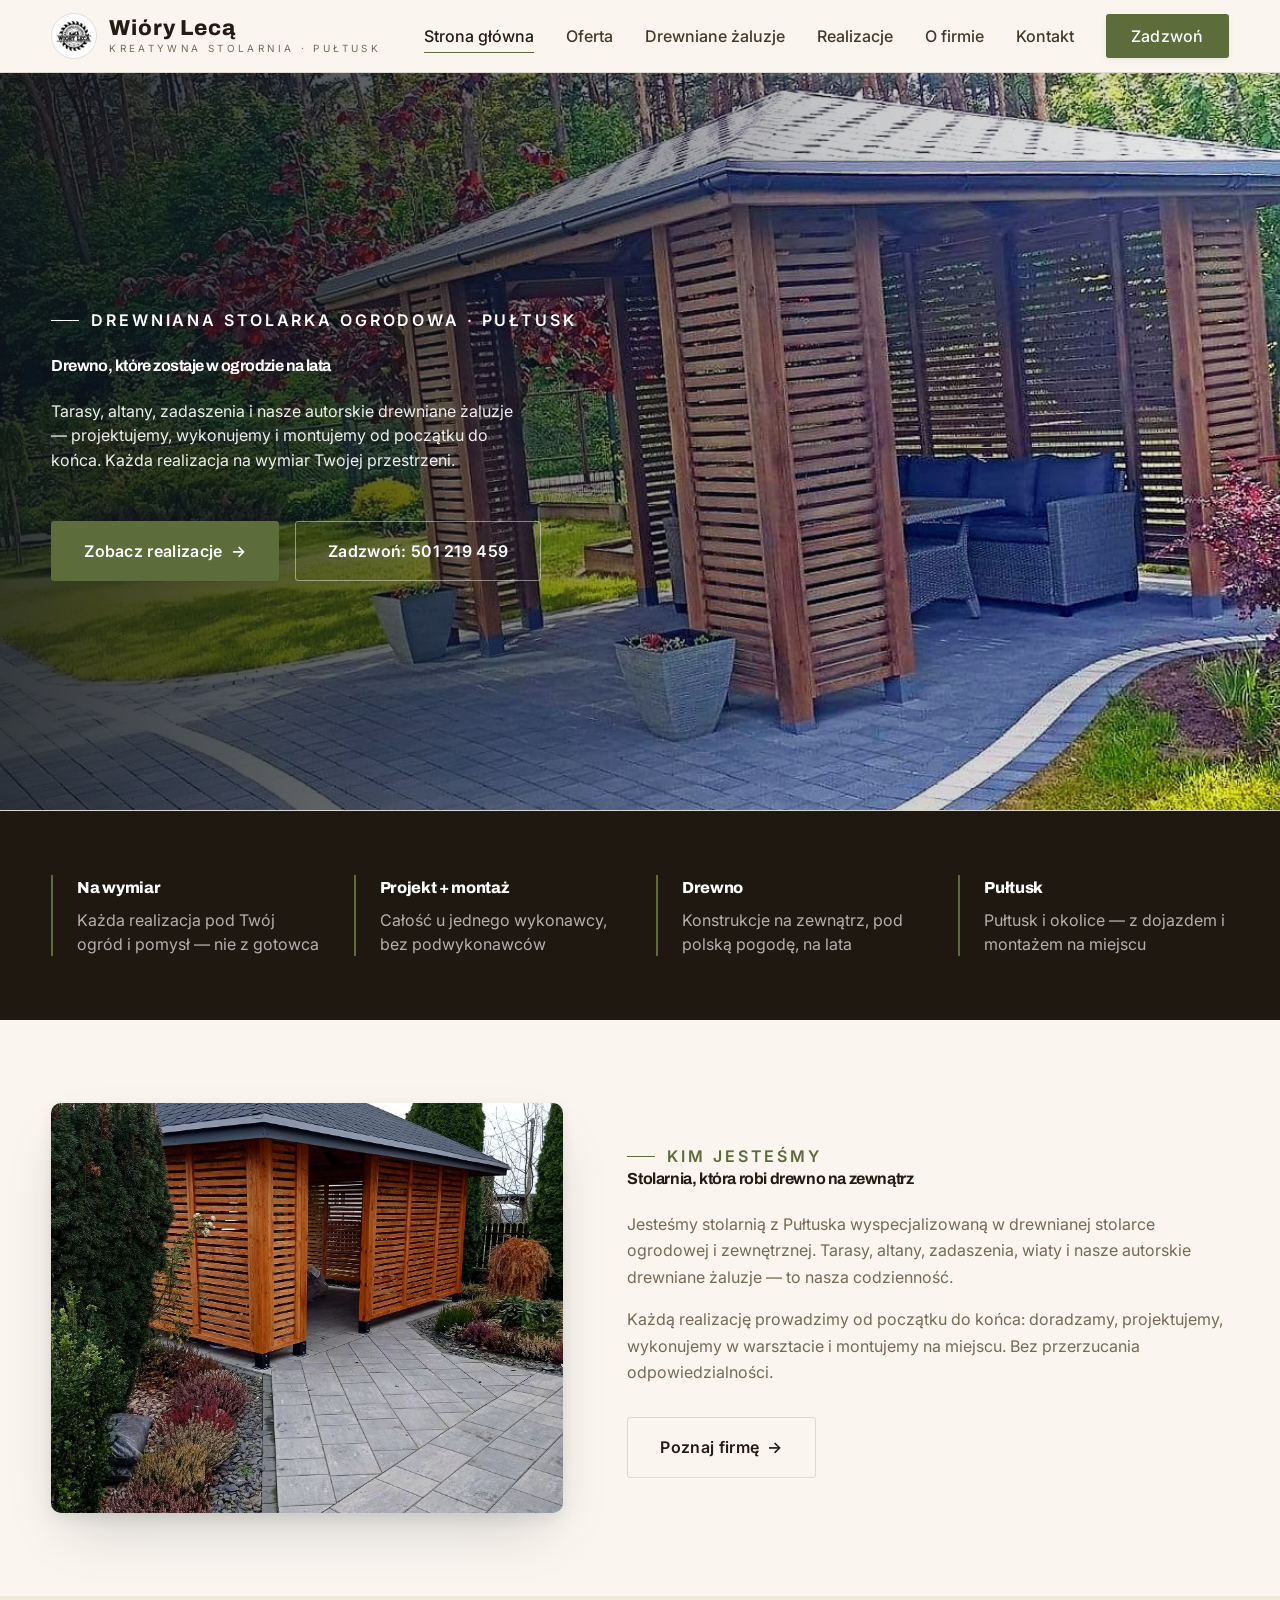
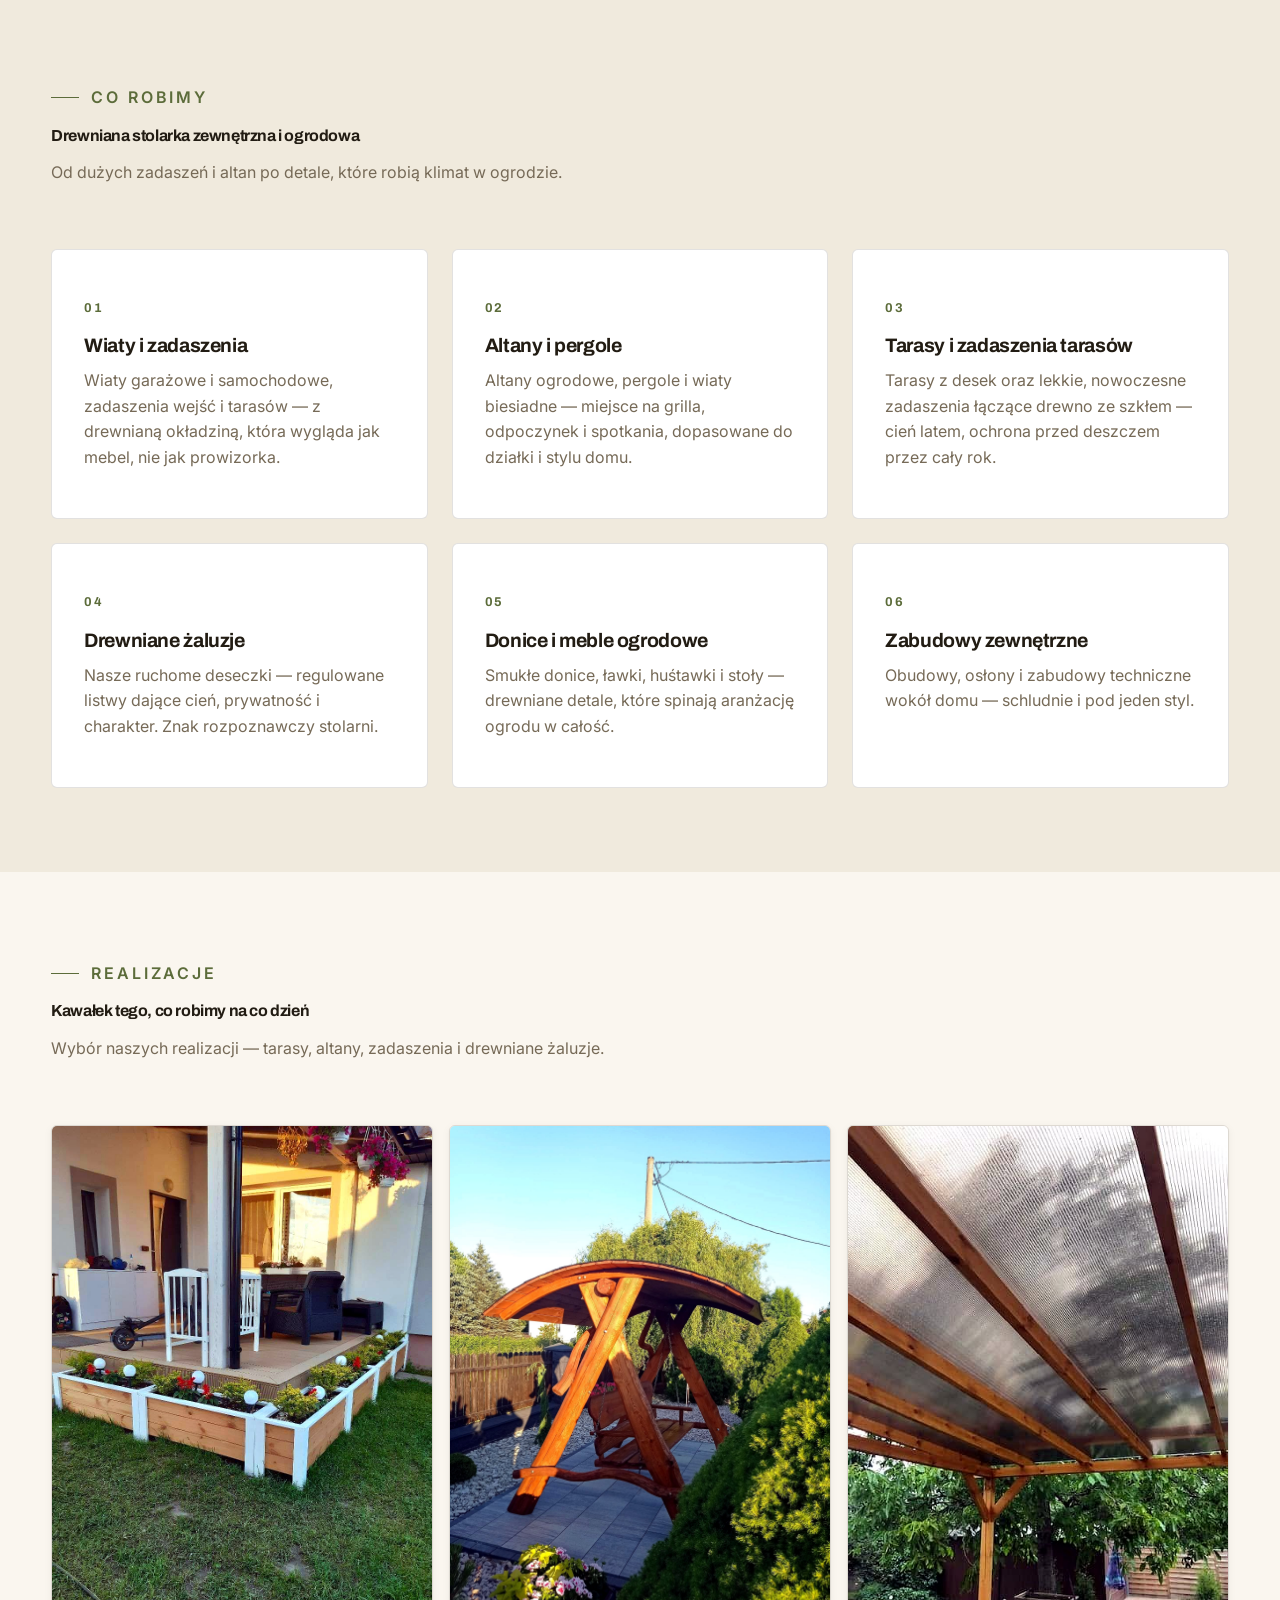
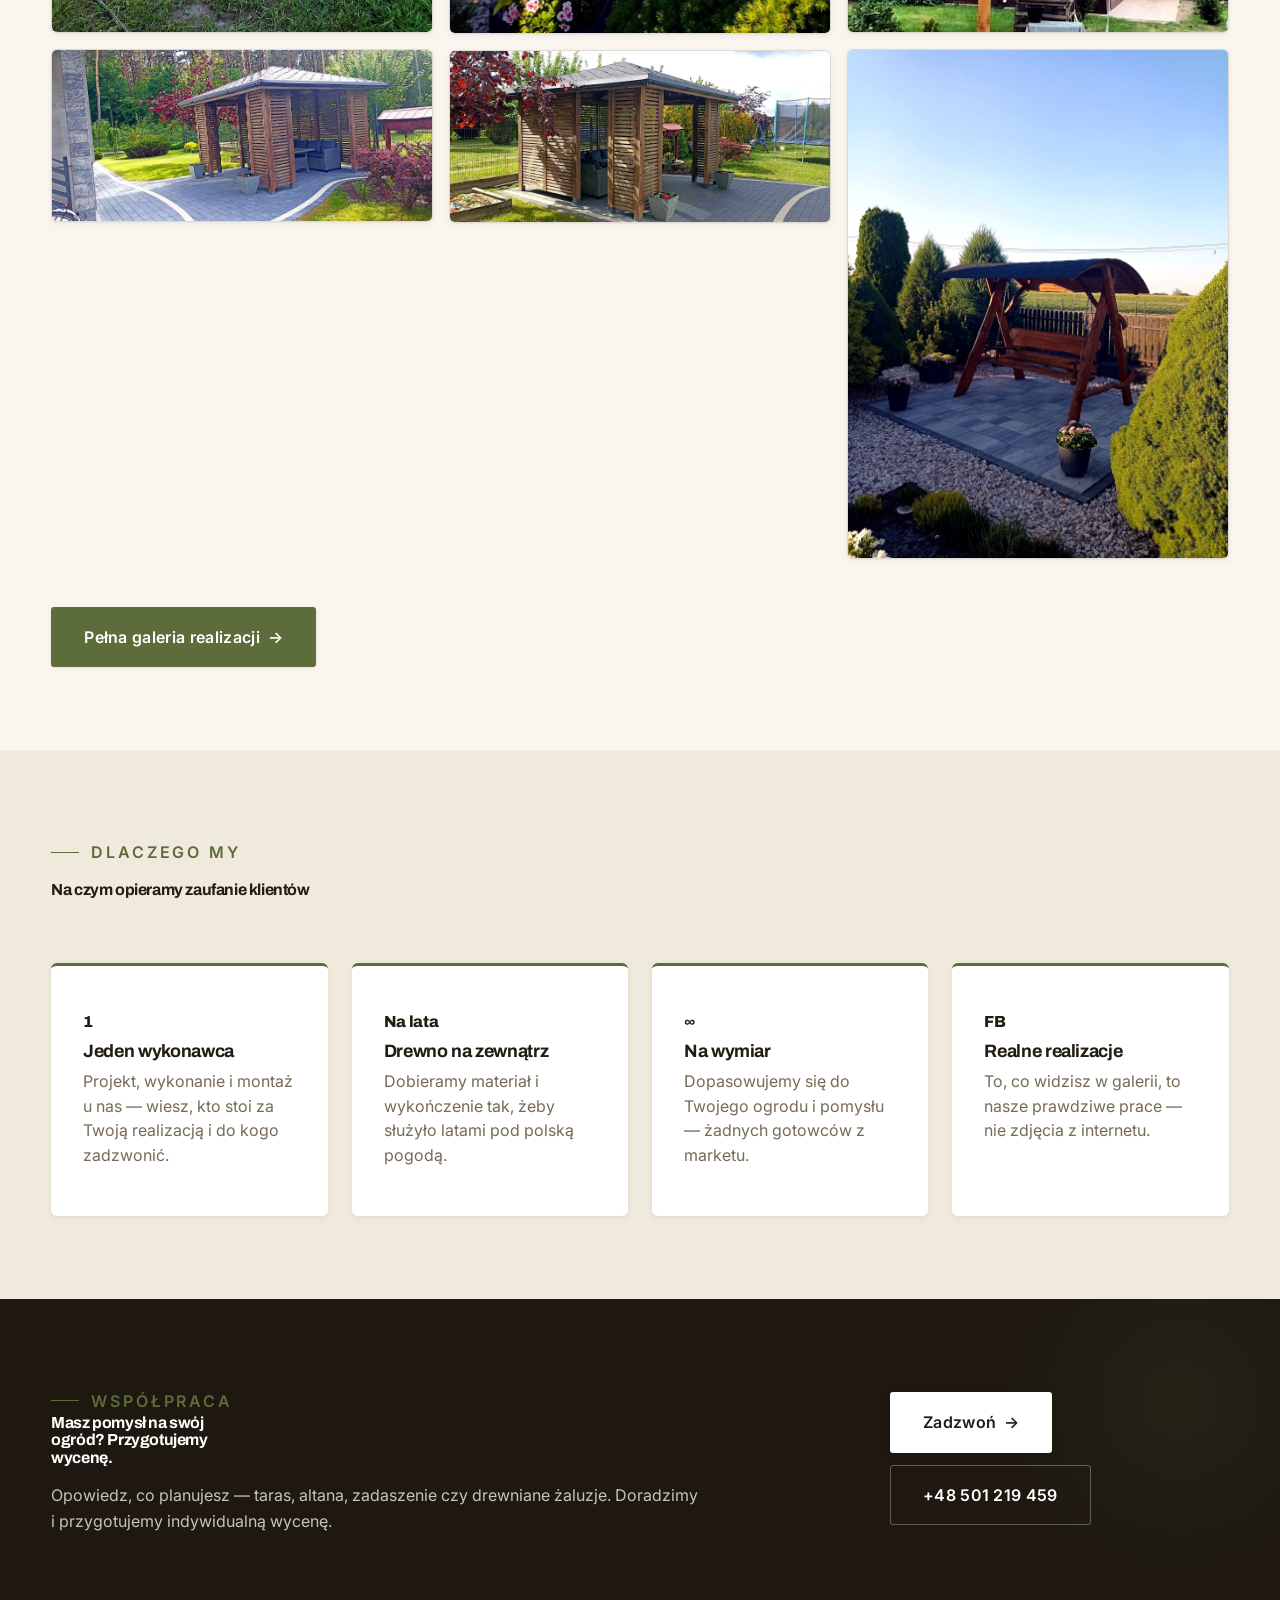
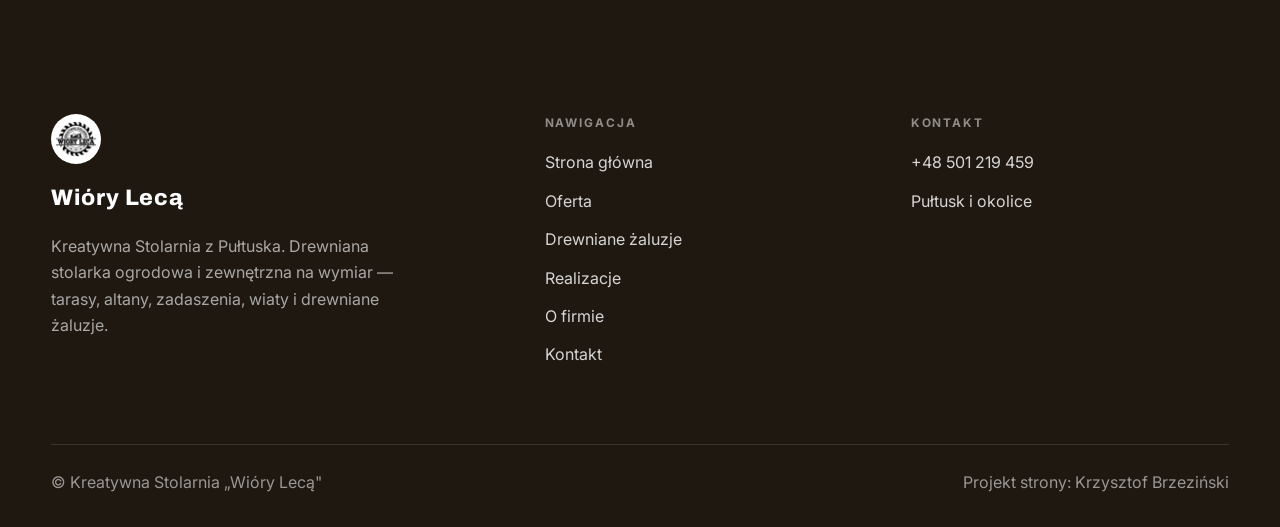
==== commit bc39e183: "Wióry: galeria masonry (pełne kadry), hero podstron na poziome zdjęcia, hero główny wyprostowany + m" ====
--- a/index.html
+++ b/index.html
@@ -8,7 +8,7 @@
 <link rel="preconnect" href="https://fonts.googleapis.com">
 <link rel="preconnect" href="https://fonts.gstatic.com" crossorigin>
 <link href="https://fonts.googleapis.com/css2?family=Archivo:wght@500;600;700;800&family=Inter:wght@400;500;600;700&display=swap" rel="stylesheet">
-<link rel="stylesheet" href="assets/styles.css?v=2">
+<link rel="stylesheet" href="assets/styles.css?v=3">
 </head>
 <body>
 <header class="nav">
@@ -65,7 +65,7 @@
 
 <section><div class="wrap">
   <div class="head reveal"><span class="eyebrow">Realizacje</span><h2>Kawałek tego, co robimy na co dzień</h2><p>Wybór naszych realizacji — tarasy, altany, zadaszenia i drewniane żaluzje.</p></div>
-  <div class="gallery"><div class="tile t-two3 reveal"><img src="img/g01.jpg" alt="Realizacja Wióry Lecą — drewniana stolarka ogrodowa"><div class="cap">Realizacja<small>Kreatywna Stolarnia Wióry Lecą</small></div></div><div class="tile t-third reveal"><img src="img/g02.jpg" alt="Realizacja Wióry Lecą — drewniana stolarka ogrodowa"><div class="cap">Realizacja<small>Kreatywna Stolarnia Wióry Lecą</small></div></div><div class="tile t-third reveal"><img src="img/g03.jpg" alt="Realizacja Wióry Lecą — drewniana stolarka ogrodowa"><div class="cap">Realizacja<small>Kreatywna Stolarnia Wióry Lecą</small></div></div><div class="tile t-third reveal"><img src="img/g04.jpg" alt="Realizacja Wióry Lecą — drewniana stolarka ogrodowa"><div class="cap">Realizacja<small>Kreatywna Stolarnia Wióry Lecą</small></div></div><div class="tile t-third reveal"><img src="img/g05.jpg" alt="Realizacja Wióry Lecą — drewniana stolarka ogrodowa"><div class="cap">Realizacja<small>Kreatywna Stolarnia Wióry Lecą</small></div></div></div>
+  <div class="gallery"><a class="ph reveal" href="img/g01.jpg"><img loading="lazy" src="img/g01.jpg" alt="Realizacja Wióry Lecą — drewniana stolarka ogrodowa"></a><a class="ph reveal" href="img/g02.jpg"><img loading="lazy" src="img/g02.jpg" alt="Realizacja Wióry Lecą — drewniana stolarka ogrodowa"></a><a class="ph reveal" href="img/g03.jpg"><img loading="lazy" src="img/g03.jpg" alt="Realizacja Wióry Lecą — drewniana stolarka ogrodowa"></a><a class="ph reveal" href="img/g04.jpg"><img loading="lazy" src="img/g04.jpg" alt="Realizacja Wióry Lecą — drewniana stolarka ogrodowa"></a><a class="ph reveal" href="img/g05.jpg"><img loading="lazy" src="img/g05.jpg" alt="Realizacja Wióry Lecą — drewniana stolarka ogrodowa"></a><a class="ph reveal" href="img/g06.jpg"><img loading="lazy" src="img/g06.jpg" alt="Realizacja Wióry Lecą — drewniana stolarka ogrodowa"></a></div>
   <div style="margin-top:var(--space-7)" class="reveal"><a href="realizacje.html" class="btn btn-accent">Pełna galeria realizacji <span class="arr">→</span></a></div>
 </div></section>
 
@@ -117,6 +117,6 @@
   </div>
 </footer>
 <div class="lb" id="lb" hidden><img src="" alt=""></div>
-<script src="assets/main.js?v=2"></script>
+<script src="assets/main.js?v=3"></script>
 </body>
 </html>
--- a/assets/styles.css
+++ b/assets/styles.css
@@ -332,6 +332,17 @@
 
 /* ---------- LIGHTBOX (galeria realizacji) ---------- */
 [hidden]{display:none!important}
-.tile{cursor:zoom-in}
 .lb{position:fixed;inset:0;background:rgba(20,15,8,.93);z-index:200;display:flex;align-items:center;justify-content:center;padding:30px;cursor:zoom-out}
 .lb img{max-width:94vw;max-height:90vh;border-radius:var(--r-md);box-shadow:0 30px 80px rgba(0,0,0,.55)}
+
+/* ---------- GALERIA MASONRY (pełne kadry, bez ucinania) ---------- */
+.gallery{display:block;columns:3;column-gap:var(--space-4)}
+.gallery .ph{display:block;margin:0 0 var(--space-4);border-radius:var(--r-md);overflow:hidden;
+  box-shadow:var(--sh-sm);border:var(--hairline);cursor:zoom-in;break-inside:avoid}
+.gallery .ph img{width:100%;display:block;transition:transform .5s var(--ease)}
+.gallery .ph:hover img{transform:scale(1.04)}
+@media(max-width:920px){.gallery{columns:2}}
+@media(max-width:560px){.gallery{columns:1}}
+/* pagehead podstron — nieco niższy, łagodniejszy kadr */
+.pagehead{min-height:42vh;max-height:520px}
+.pagehead img{object-position:center 42%}
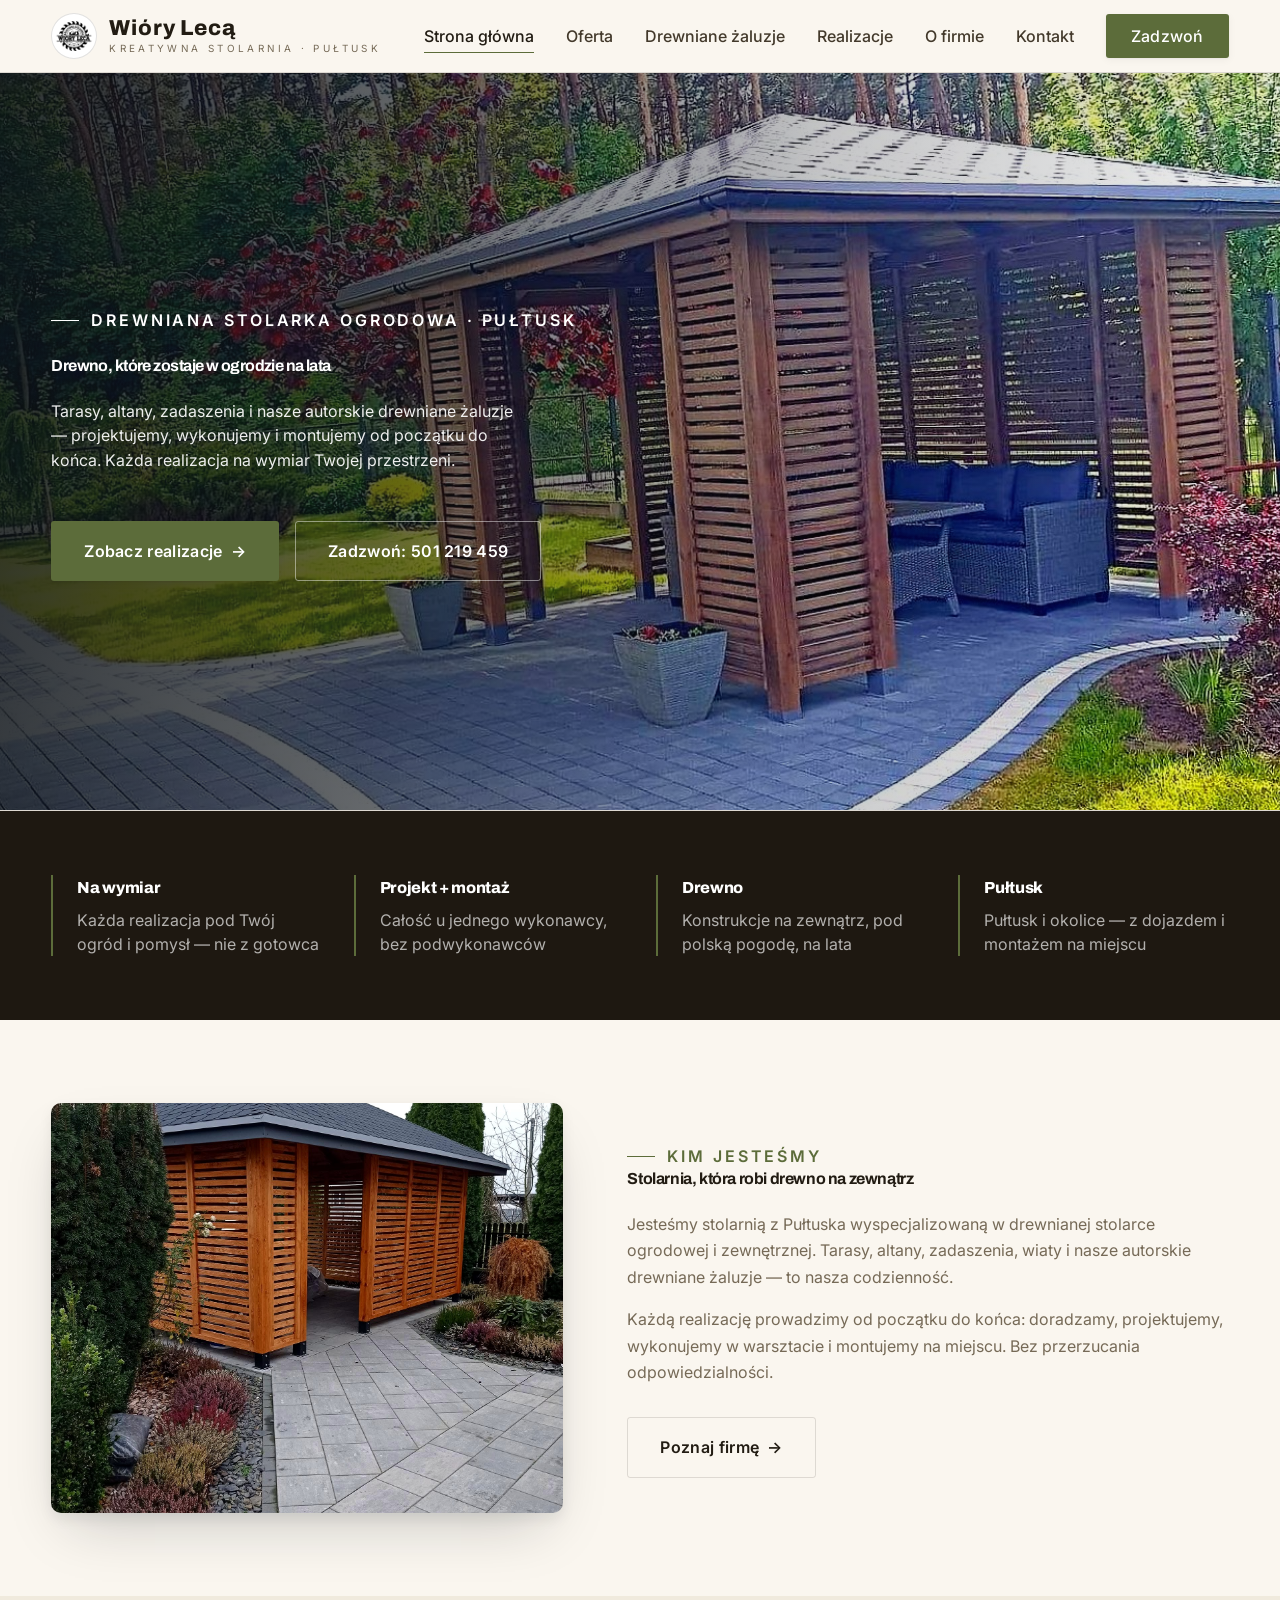
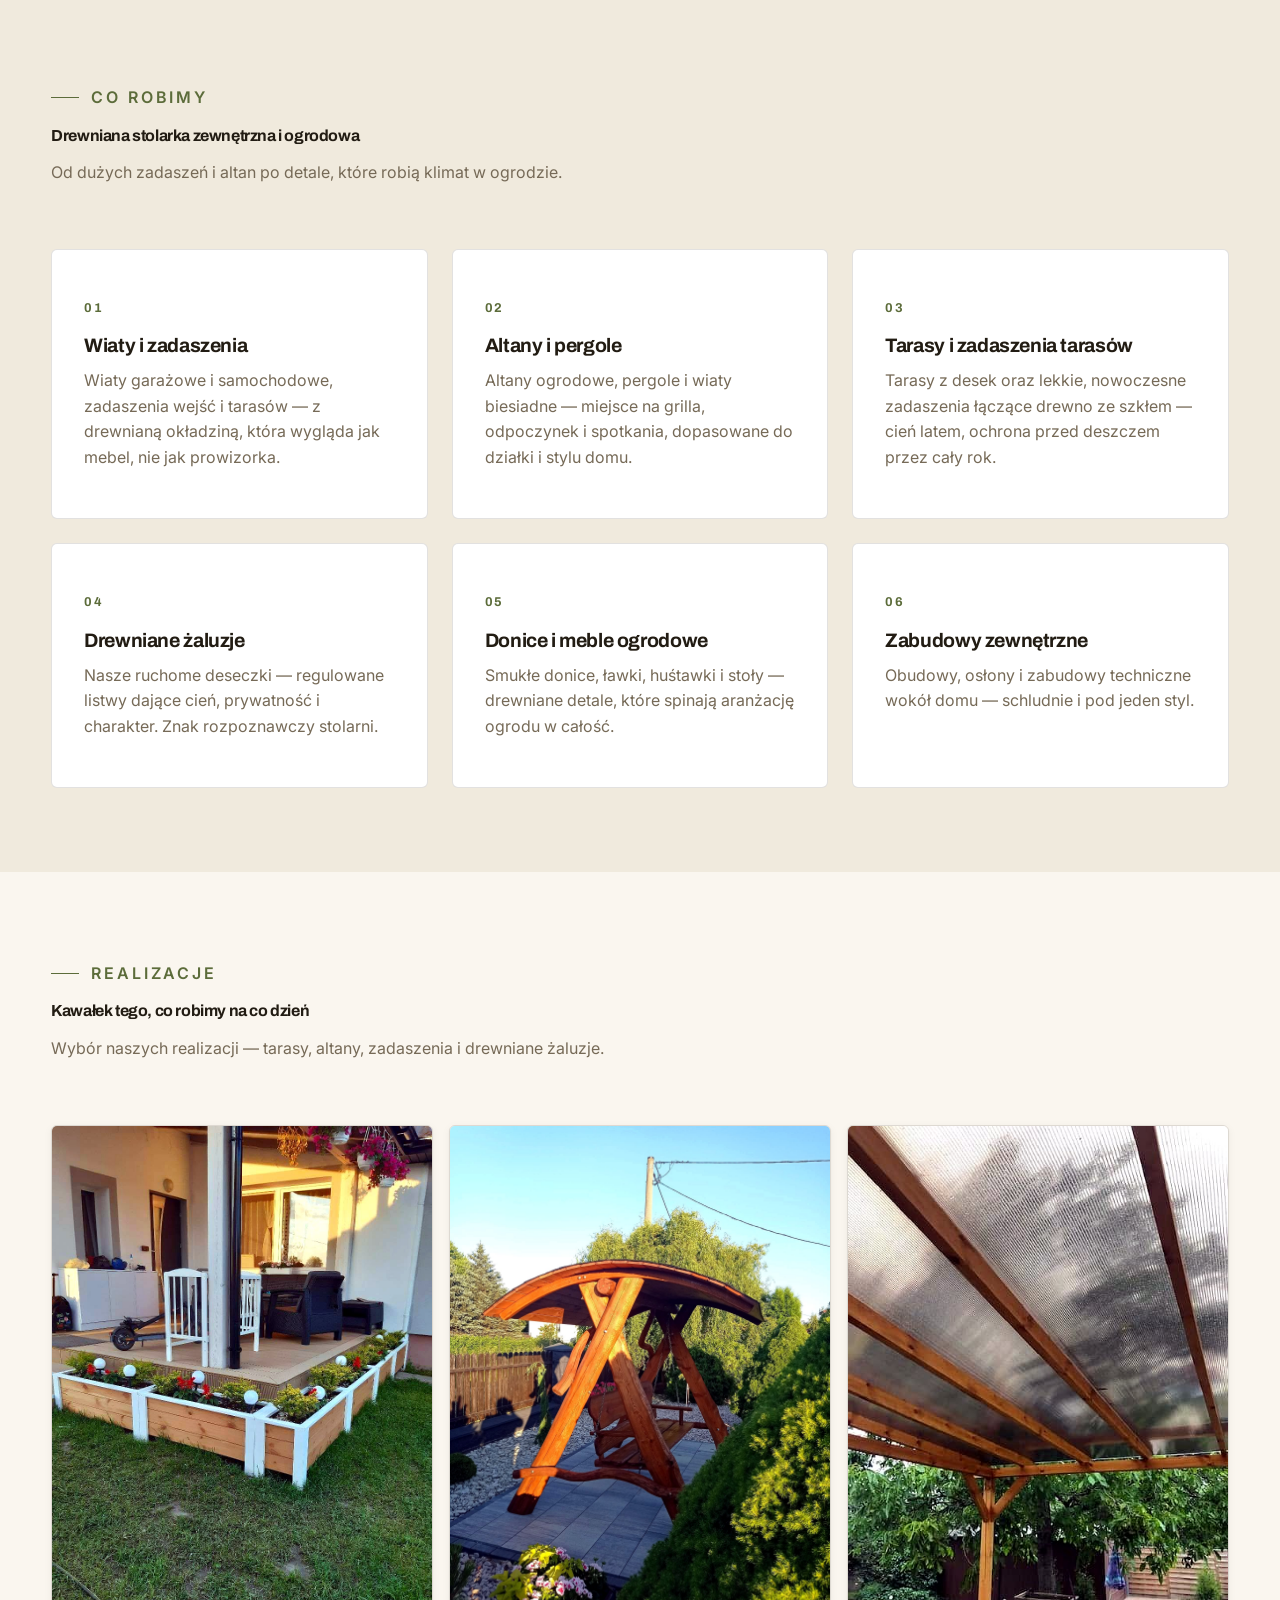
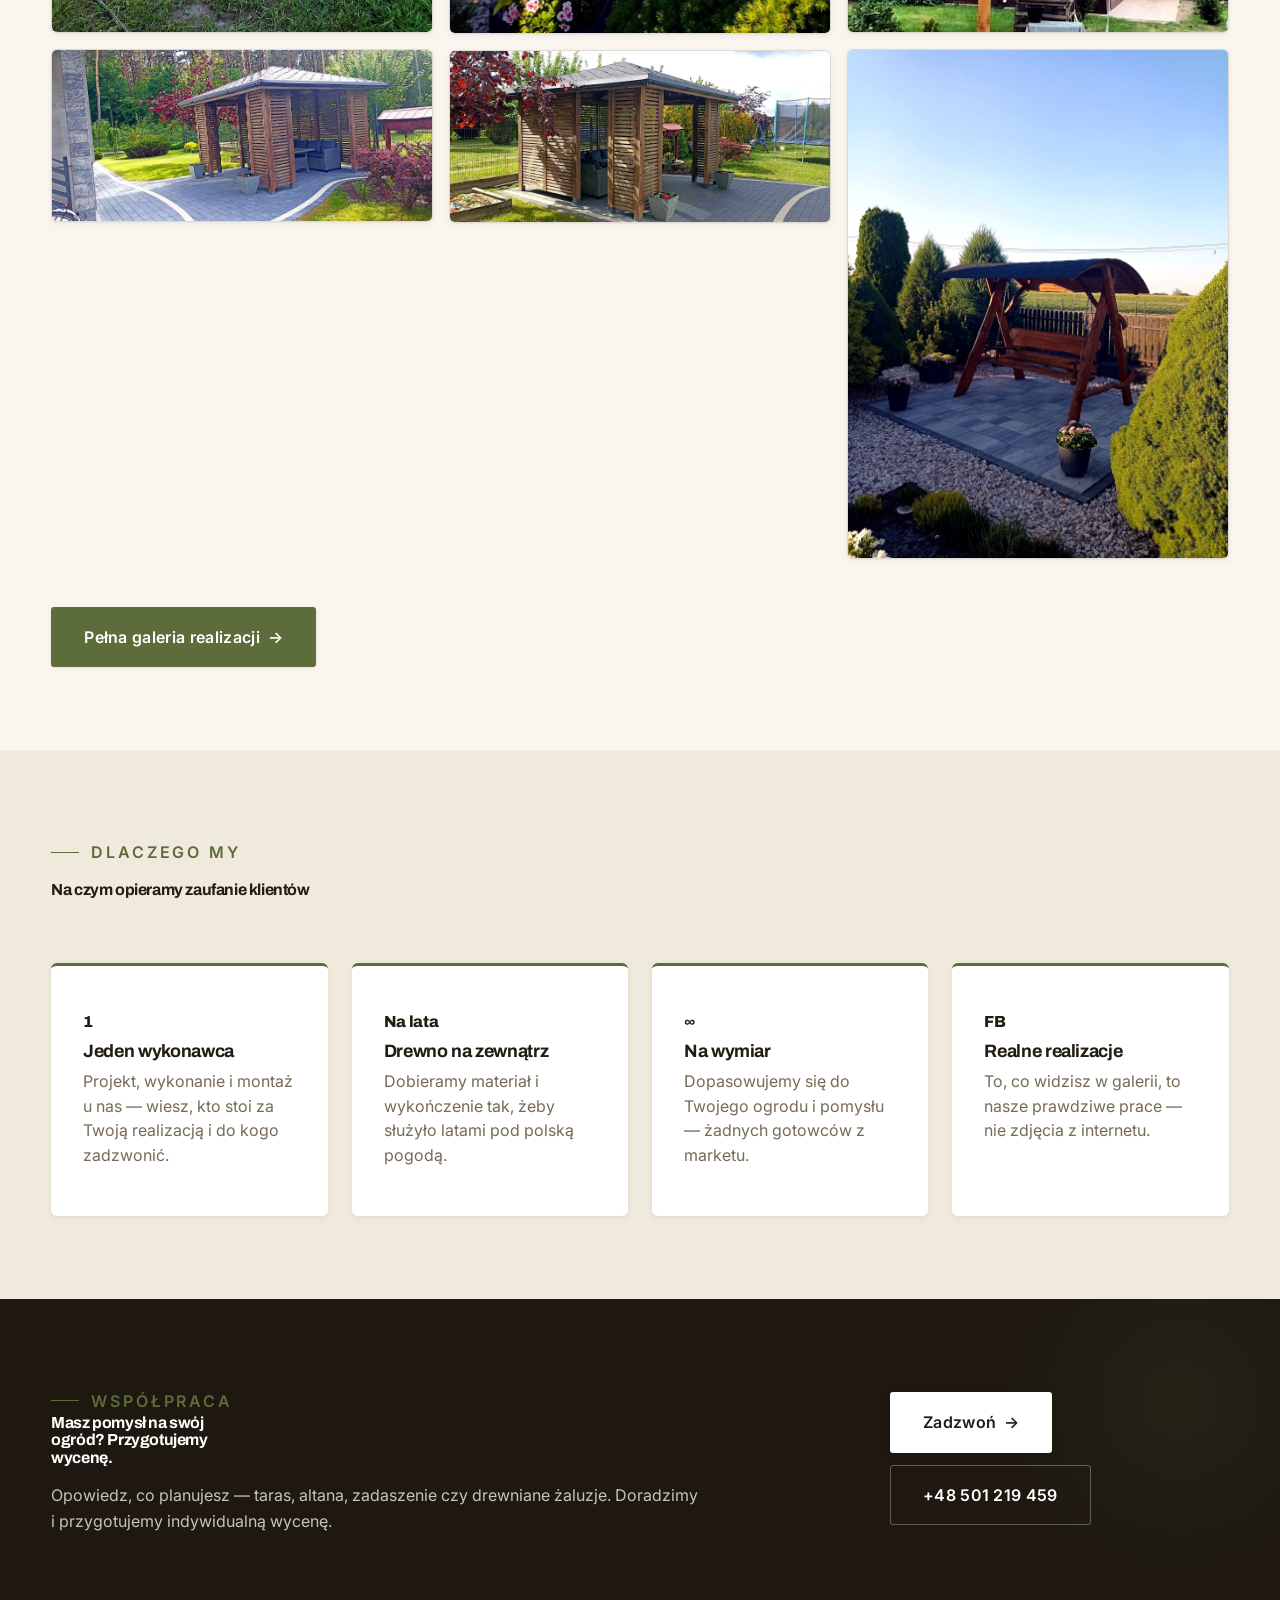
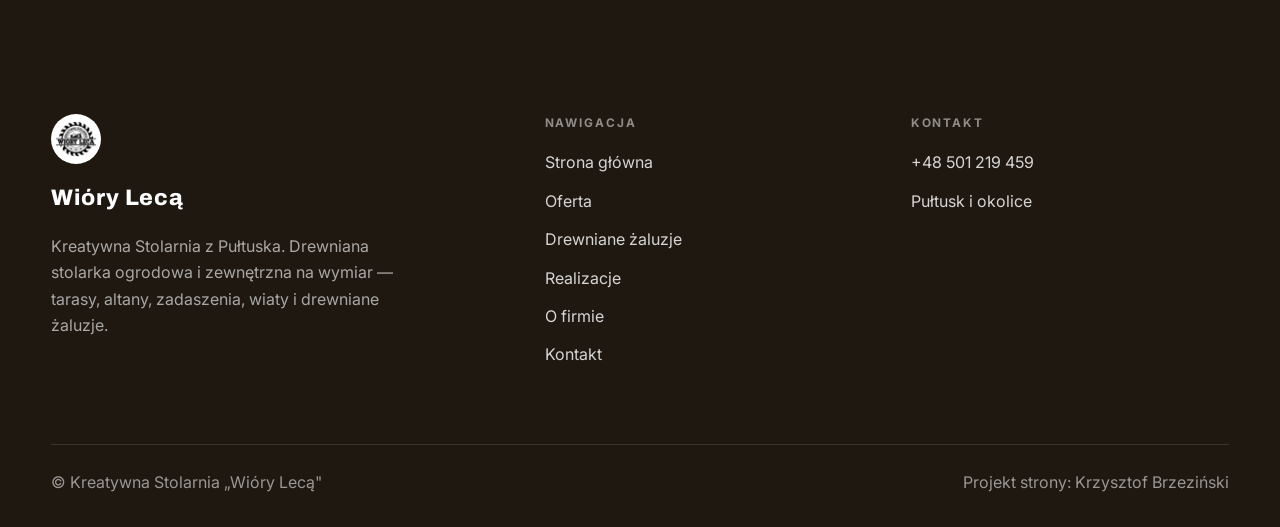
==== commit 8a6c164f: "Hero: korekta obrotu (prosto) + mocniejszy kontrast; pageheady 16:9 by nie ucinać obiektu Co-Authore" ====
--- a/index.html
+++ b/index.html
@@ -8,7 +8,7 @@
 <link rel="preconnect" href="https://fonts.googleapis.com">
 <link rel="preconnect" href="https://fonts.gstatic.com" crossorigin>
 <link href="https://fonts.googleapis.com/css2?family=Archivo:wght@500;600;700;800&family=Inter:wght@400;500;600;700&display=swap" rel="stylesheet">
-<link rel="stylesheet" href="assets/styles.css?v=3">
+<link rel="stylesheet" href="assets/styles.css?v=4">
 </head>
 <body>
 <header class="nav">
@@ -26,7 +26,7 @@
 </header>
 
 <section class="hero-cine">
-  <img src="img/hero.jpg" alt="Drewniana altana z żaluzjami w ogrodzie">
+  <img src="img/hero.jpg?v=2" alt="Drewniana altana z żaluzjami w ogrodzie">
   <div class="wrap"><div class="hero-copy">
     <span class="eyebrow">Drewniana stolarka ogrodowa · Pułtusk</span>
     <h1>Drewno, które zostaje w ogrodzie na lata</h1>
--- a/assets/styles.css
+++ b/assets/styles.css
@@ -343,6 +343,7 @@
 .gallery .ph:hover img{transform:scale(1.04)}
 @media(max-width:920px){.gallery{columns:2}}
 @media(max-width:560px){.gallery{columns:1}}
-/* pagehead podstron — nieco niższy, łagodniejszy kadr */
-.pagehead{min-height:42vh;max-height:520px}
-.pagehead img{object-position:center 42%}
+/* pagehead podstron — kadr 16:9, by pokazać cały obiekt (nie ucinać dachu/podłogi) */
+.pagehead{min-height:auto;max-height:none;aspect-ratio:16/9}
+.pagehead img{object-position:center 48%}
+@media(max-width:760px){.pagehead{aspect-ratio:auto;min-height:54vh}}
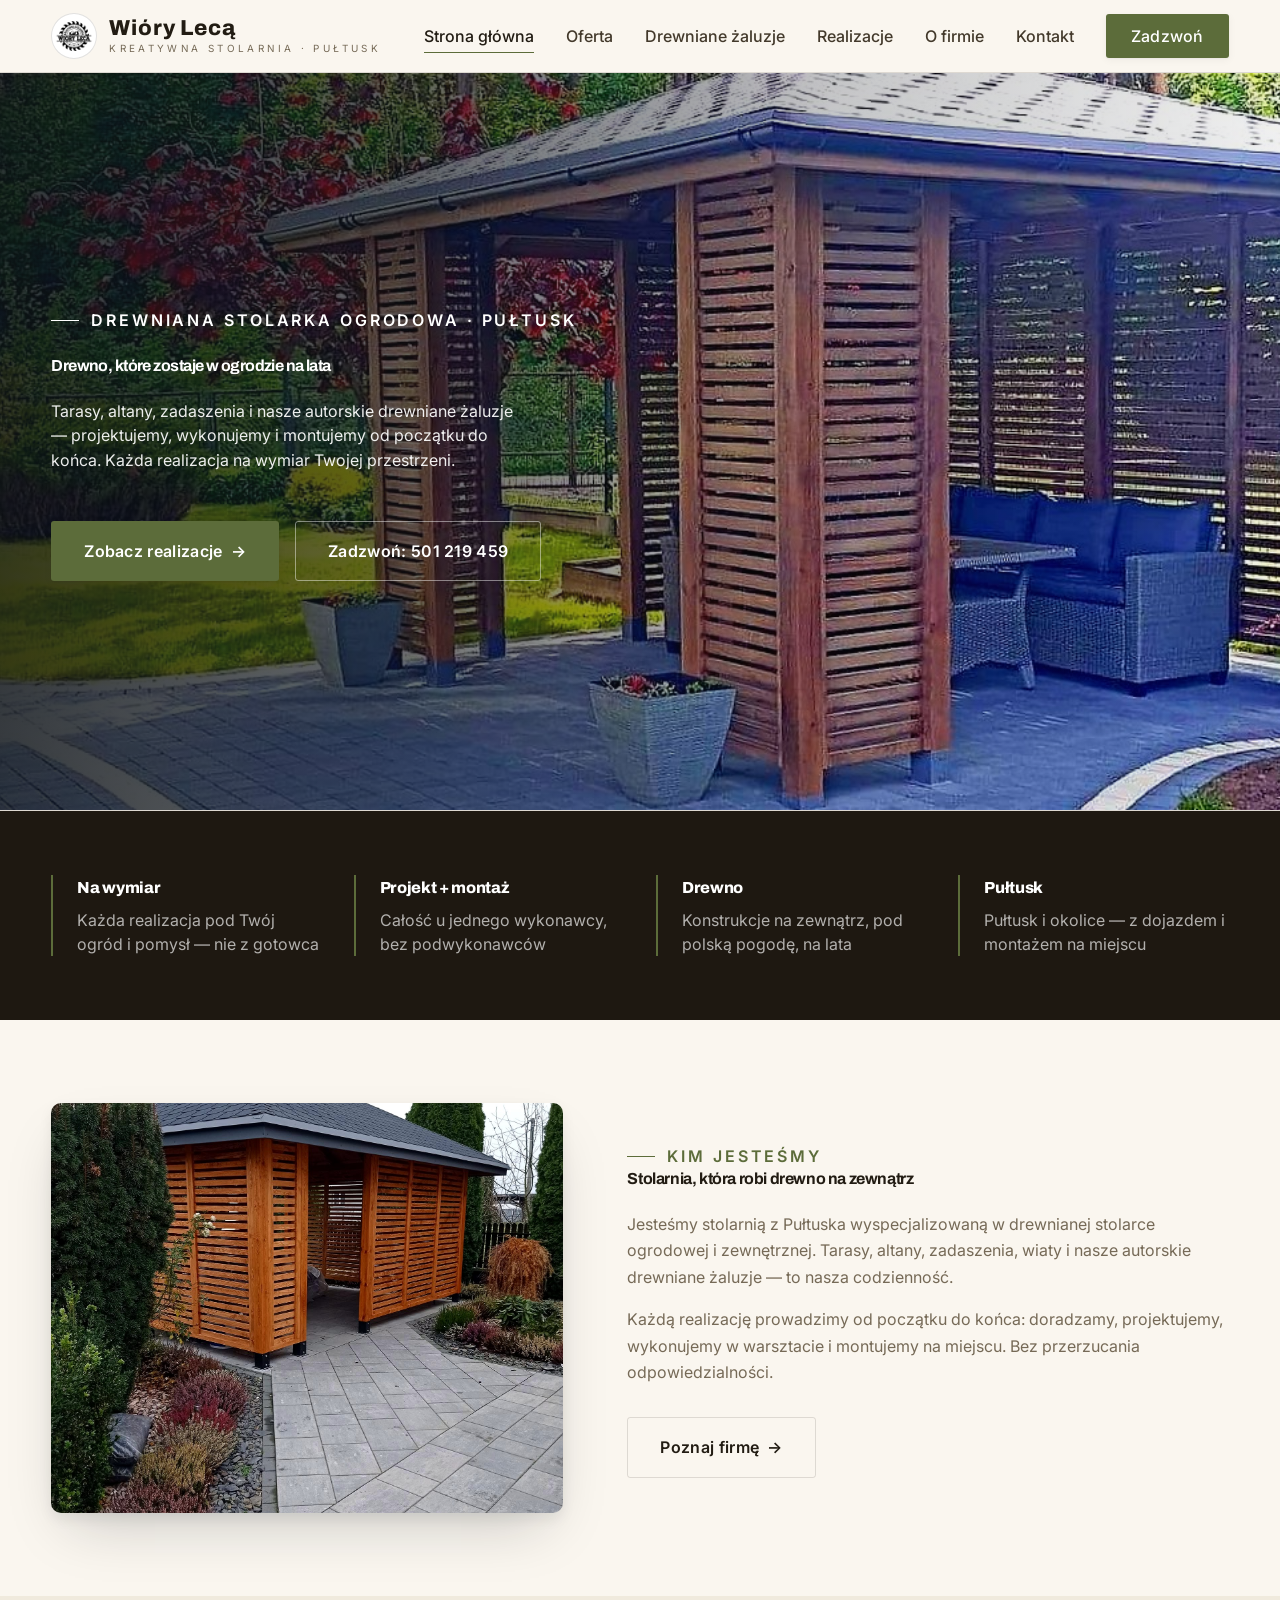
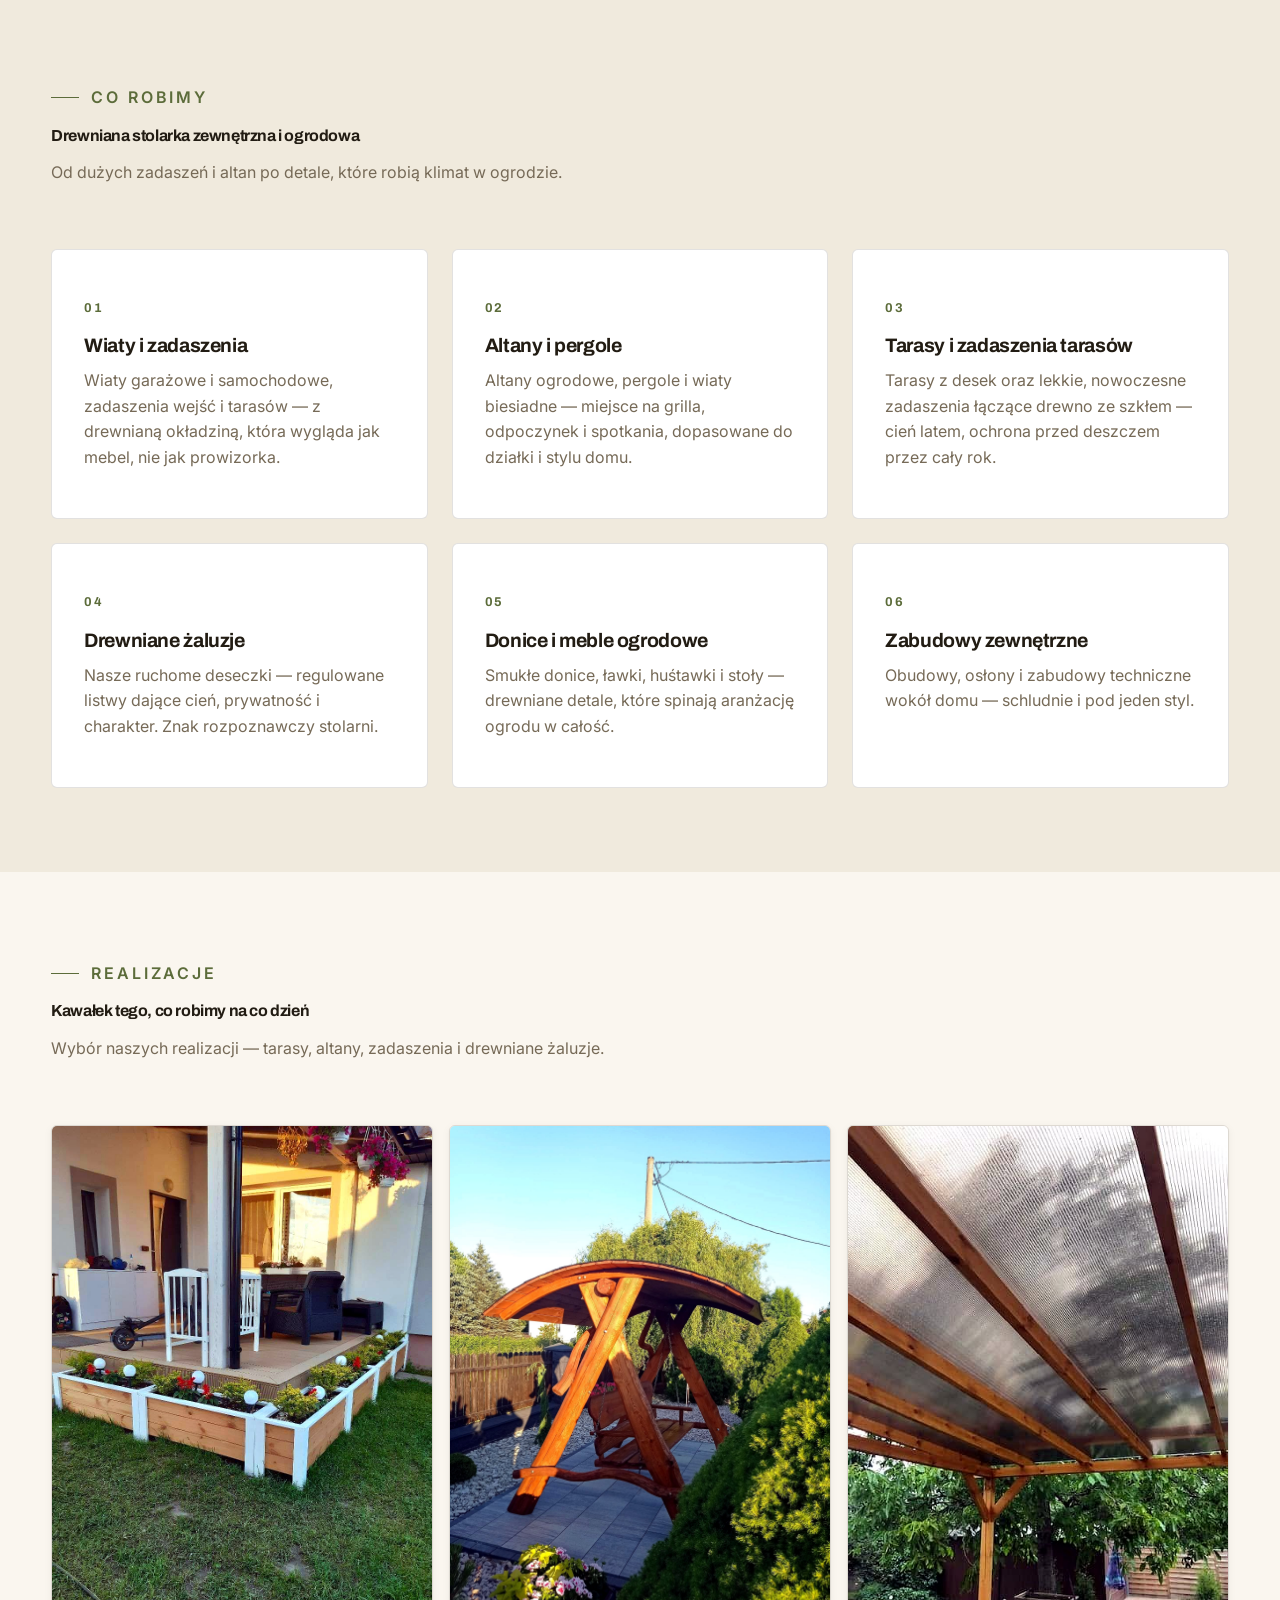
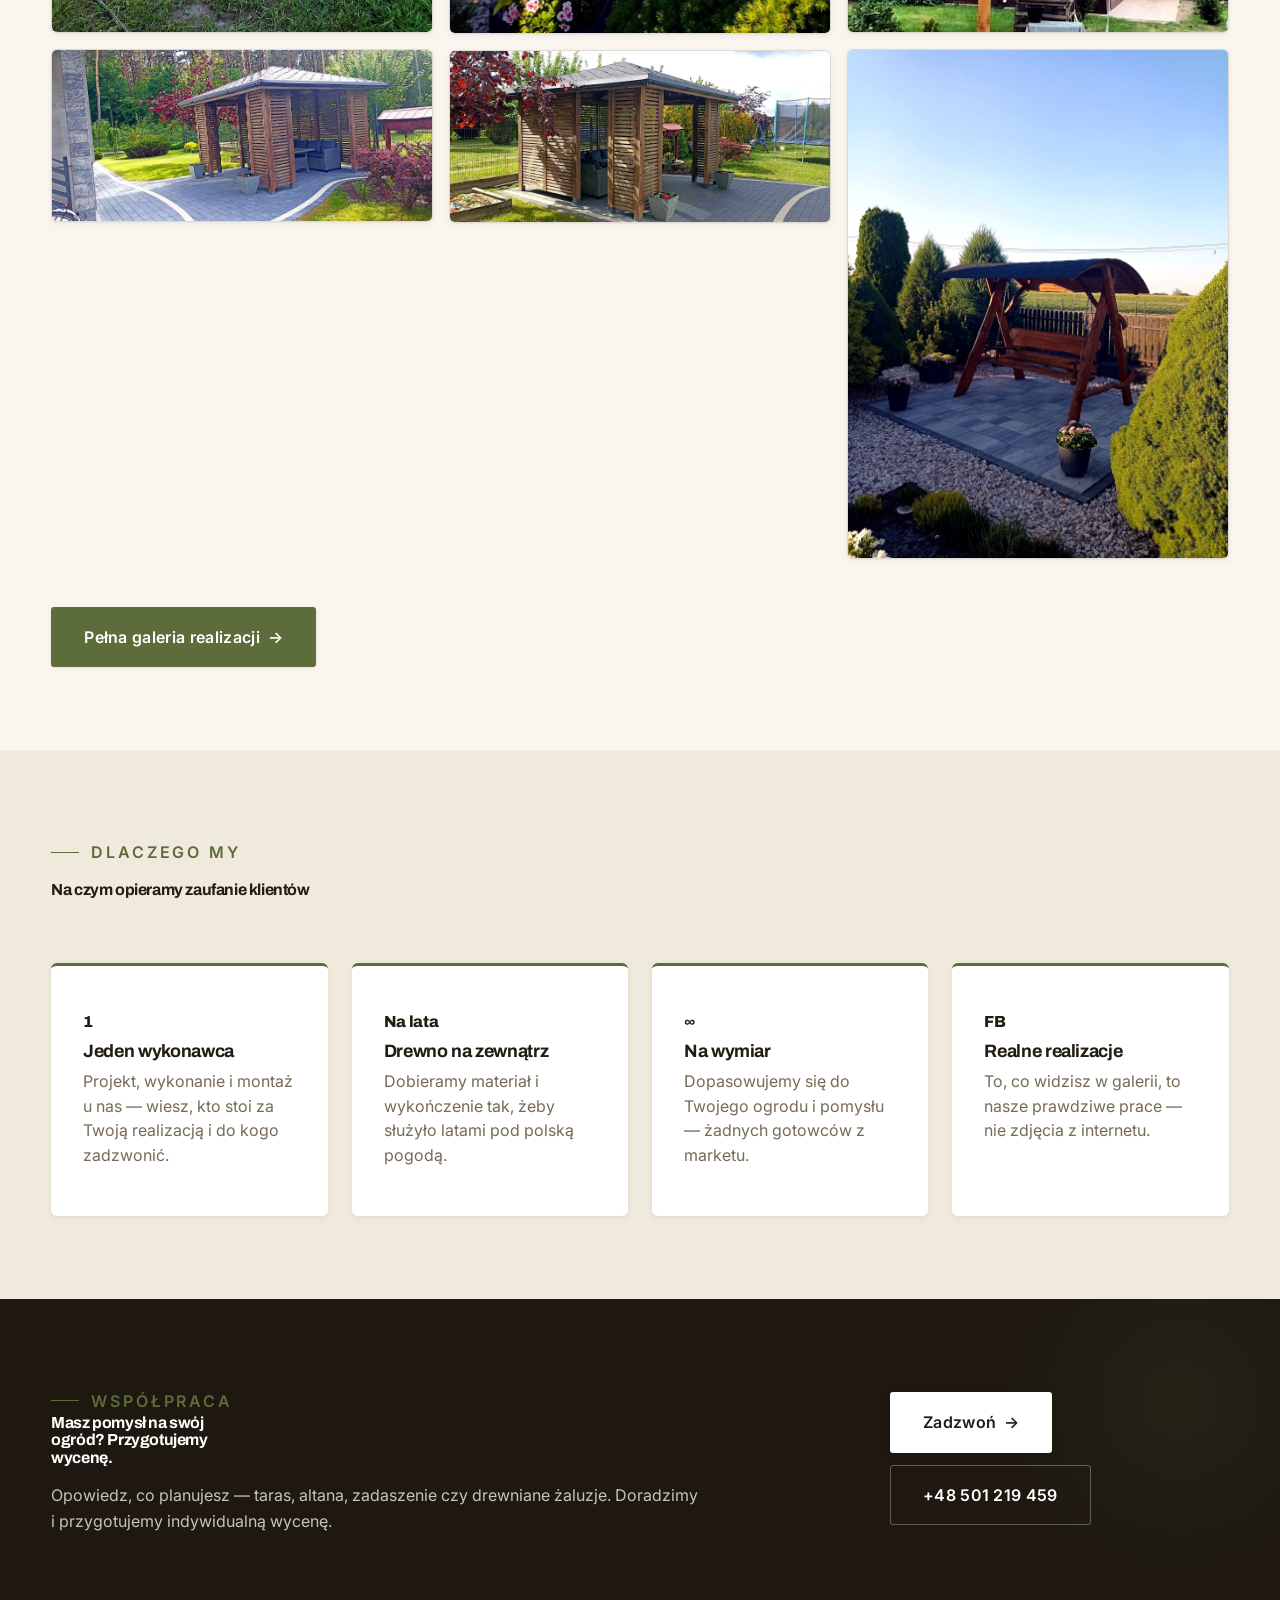
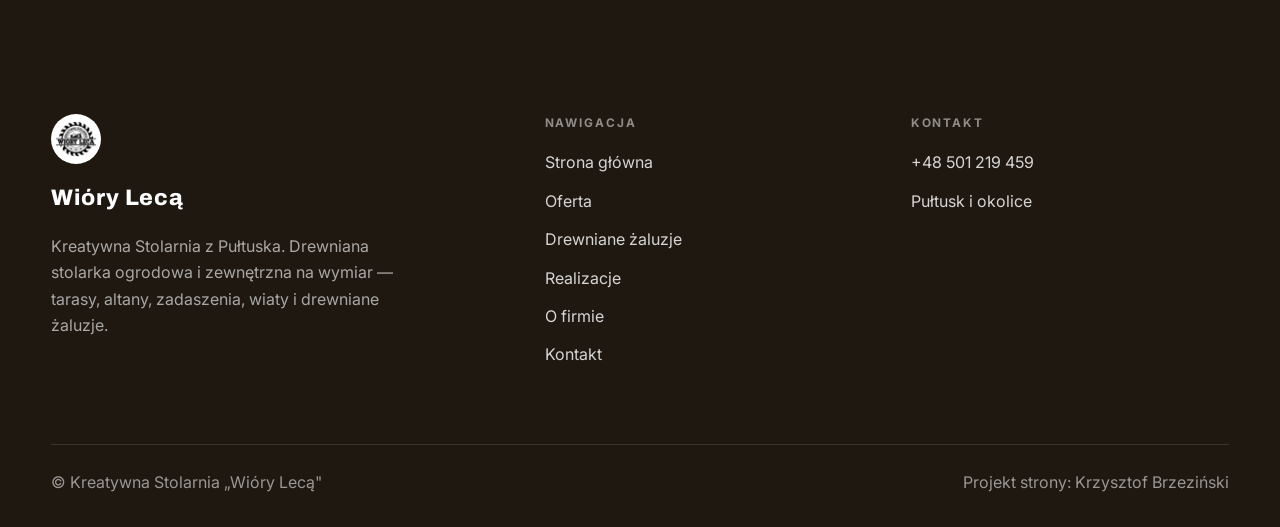
==== commit 20fdf70e: "Hero: obrót -3.5° (altana pionowo) + mocniejsze nasycenie kolorów Co-Authored-By: Claude Opus 4.8 <n" ====
--- a/index.html
+++ b/index.html
@@ -26,7 +26,7 @@
 </header>
 
 <section class="hero-cine">
-  <img src="img/hero.jpg?v=2" alt="Drewniana altana z żaluzjami w ogrodzie">
+  <img src="img/hero.jpg?v=3" alt="Drewniana altana z żaluzjami w ogrodzie">
   <div class="wrap"><div class="hero-copy">
     <span class="eyebrow">Drewniana stolarka ogrodowa · Pułtusk</span>
     <h1>Drewno, które zostaje w ogrodzie na lata</h1>
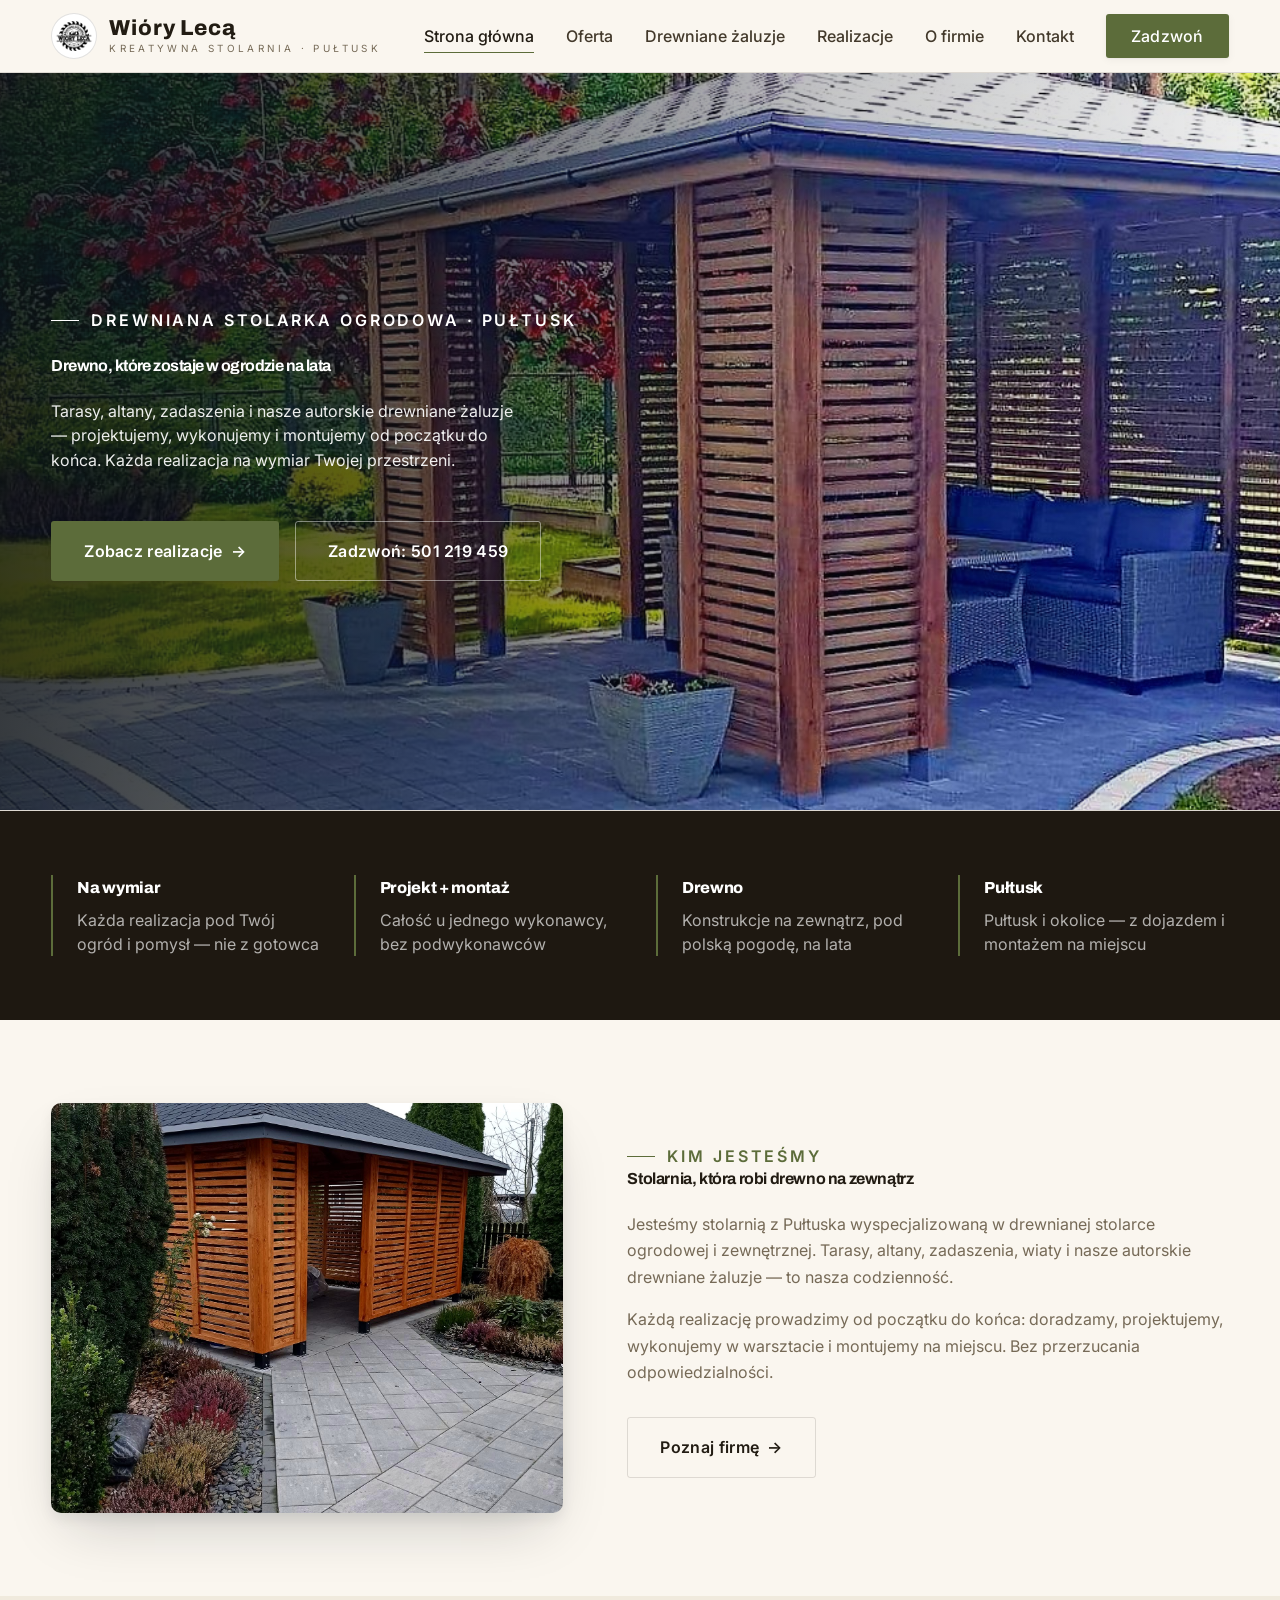
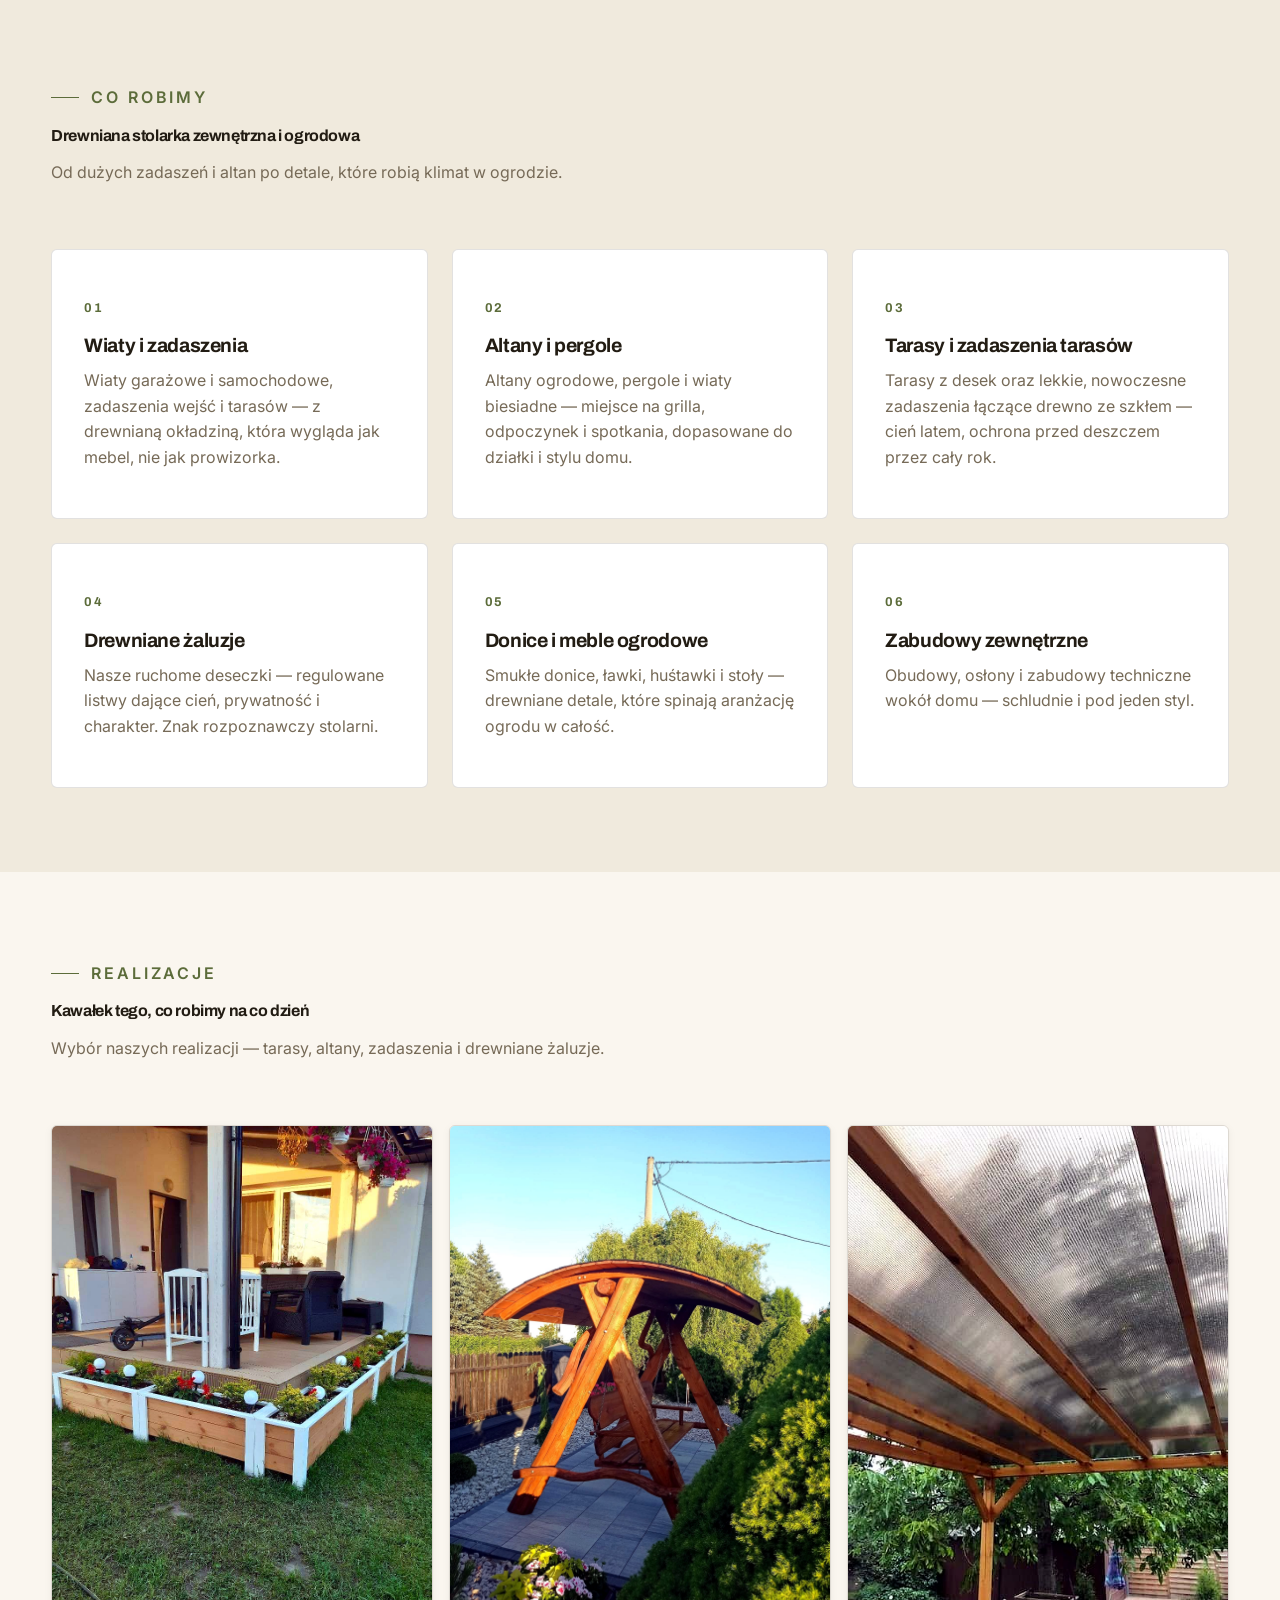
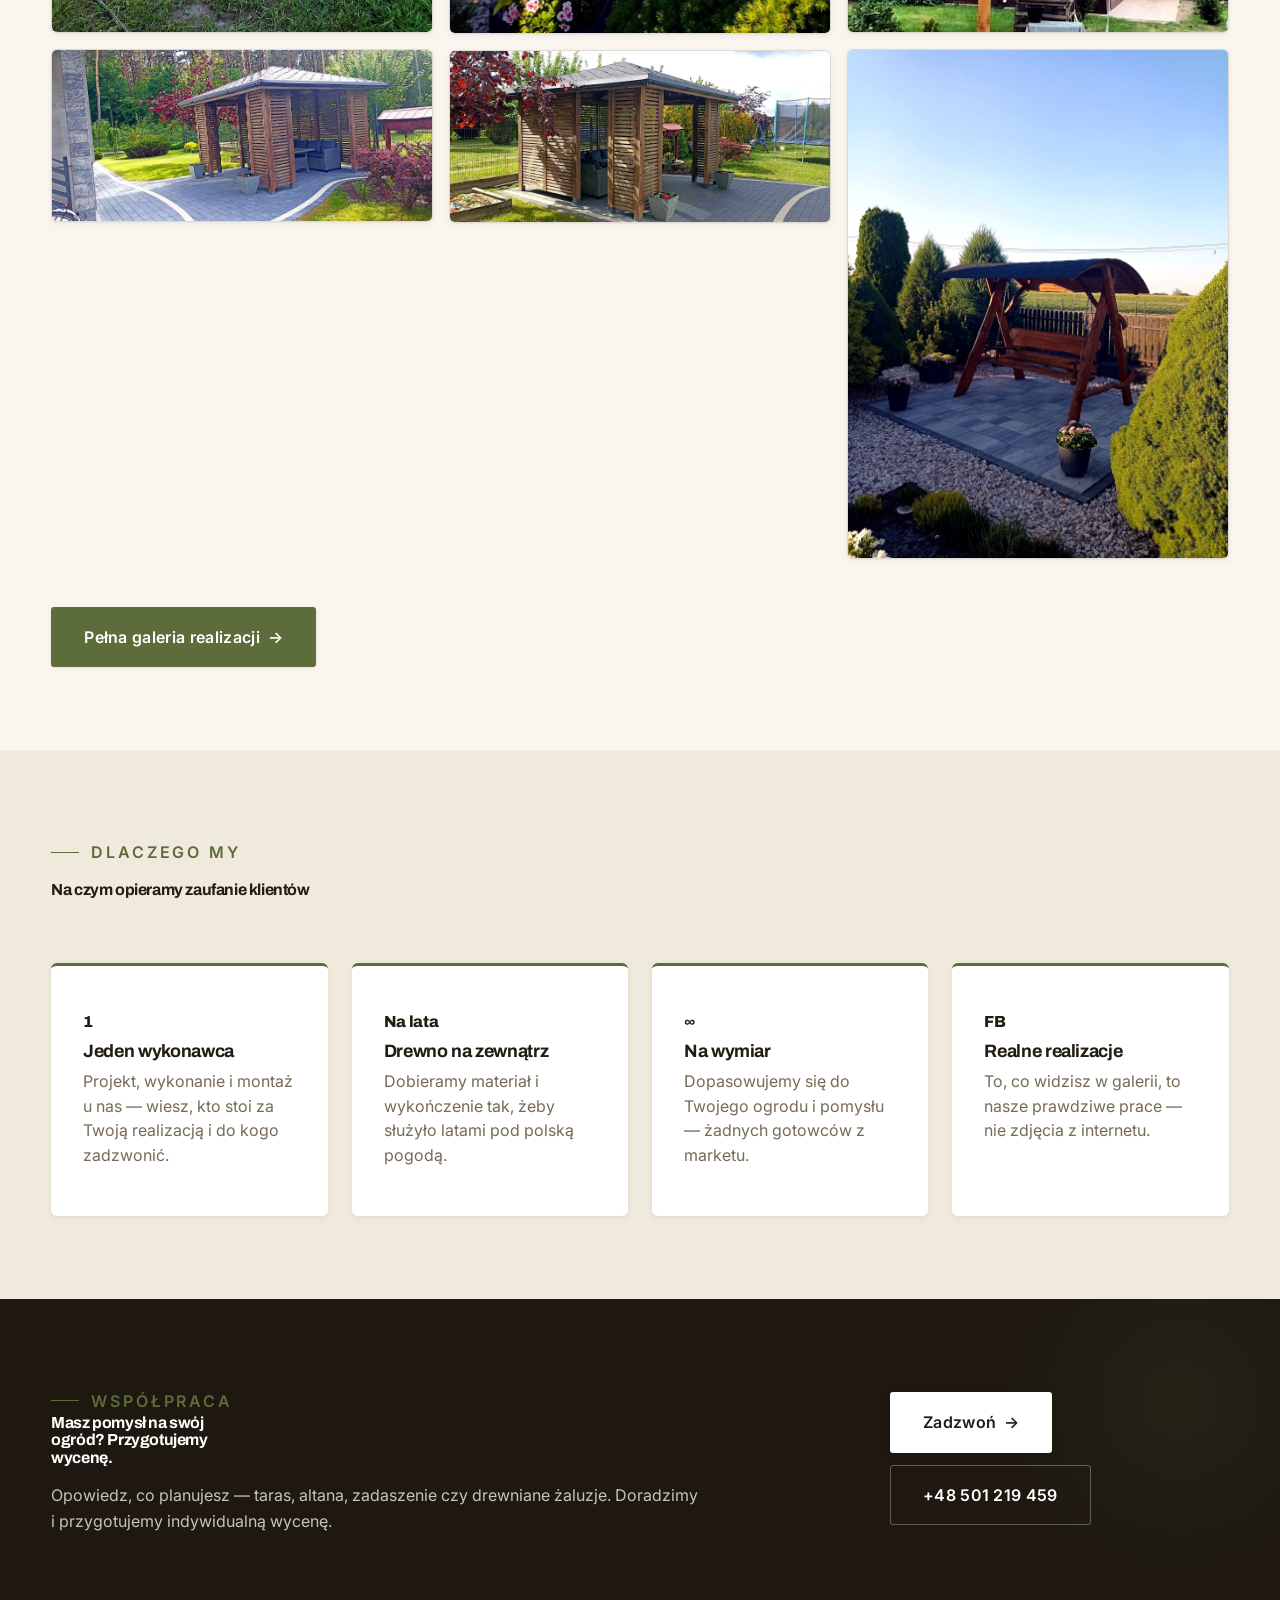
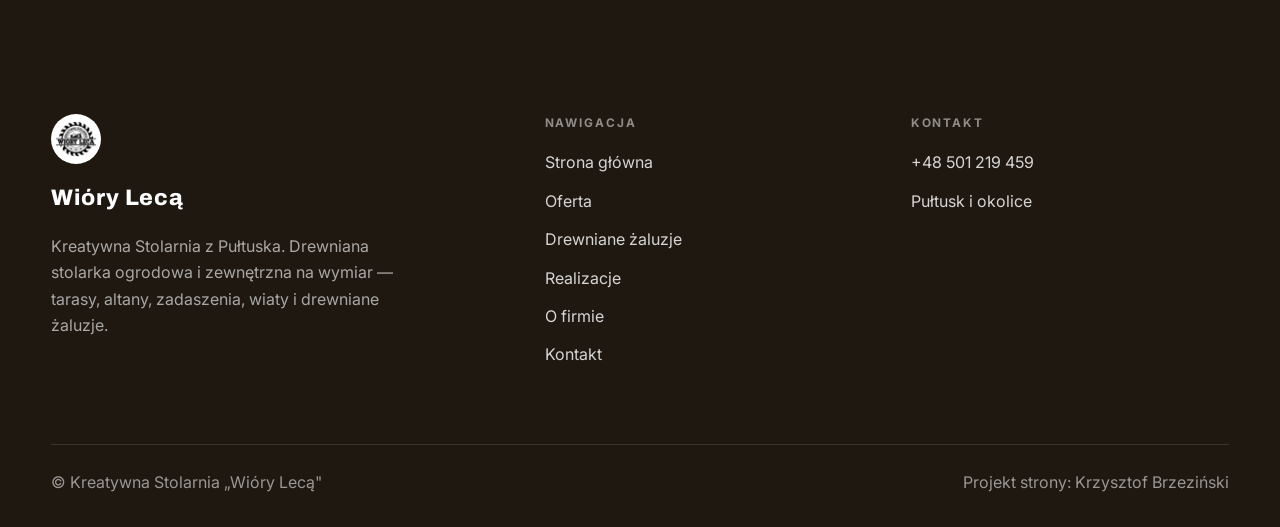
==== commit a3ef27b4: "Hero: maksymalny kadr przy -3.5° (mniej przybliżenia, sam przymusowy crop po obrocie) Co-Authored-By" ====
--- a/index.html
+++ b/index.html
@@ -26,7 +26,7 @@
 </header>
 
 <section class="hero-cine">
-  <img src="img/hero.jpg?v=3" alt="Drewniana altana z żaluzjami w ogrodzie">
+  <img src="img/hero.jpg?v=4" alt="Drewniana altana z żaluzjami w ogrodzie">
   <div class="wrap"><div class="hero-copy">
     <span class="eyebrow">Drewniana stolarka ogrodowa · Pułtusk</span>
     <h1>Drewno, które zostaje w ogrodzie na lata</h1>
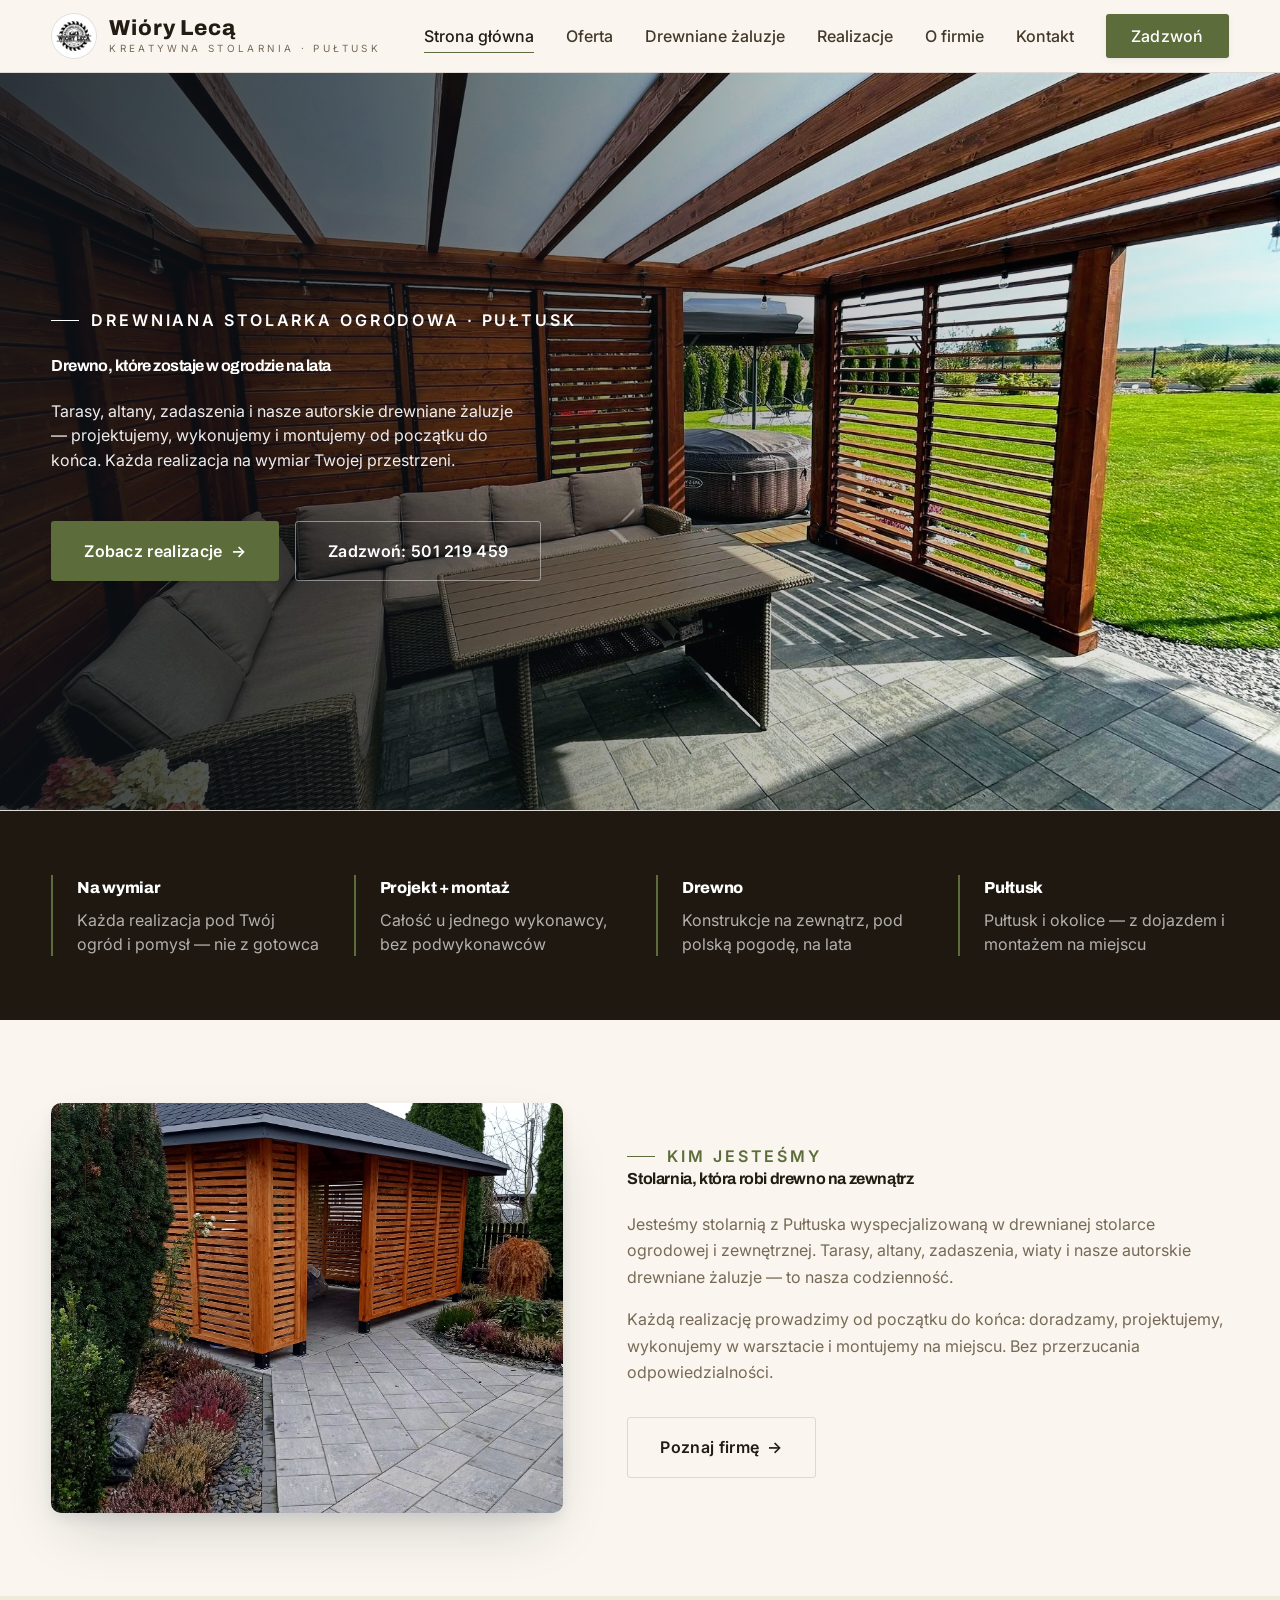
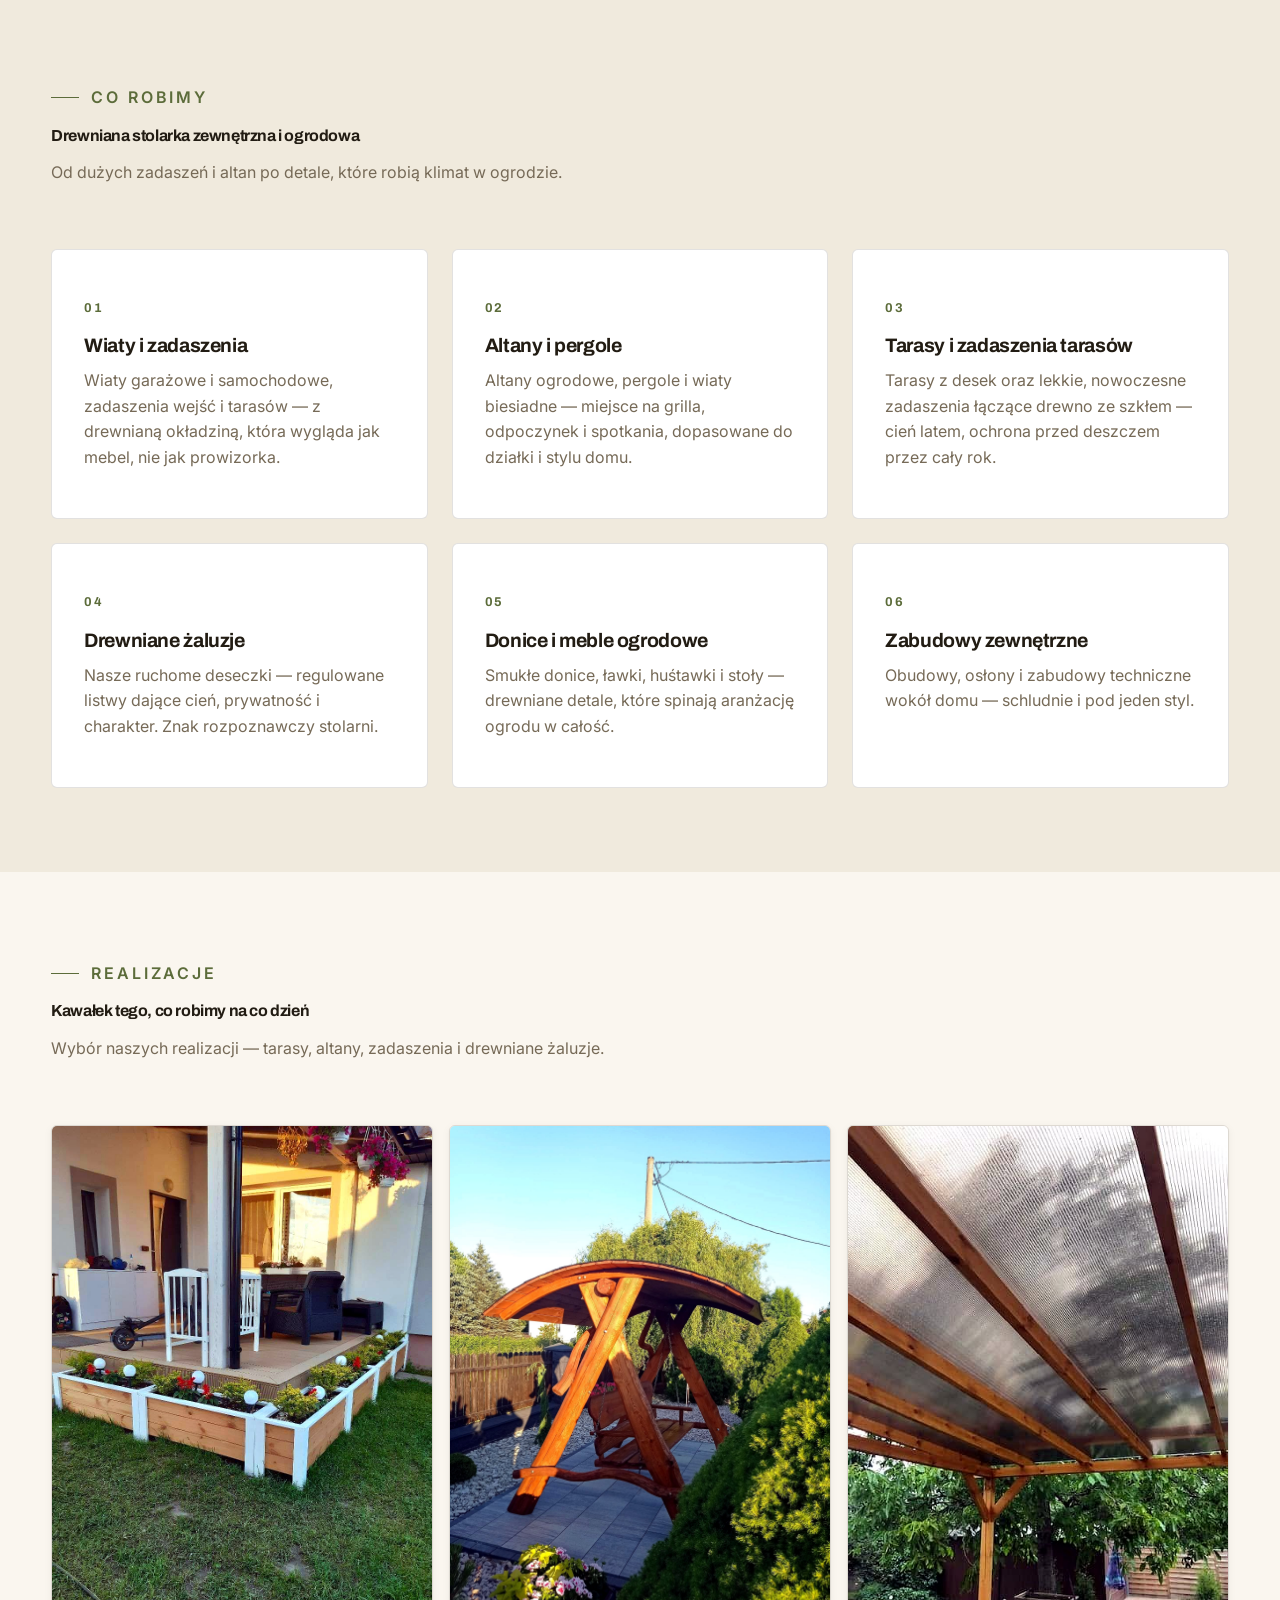
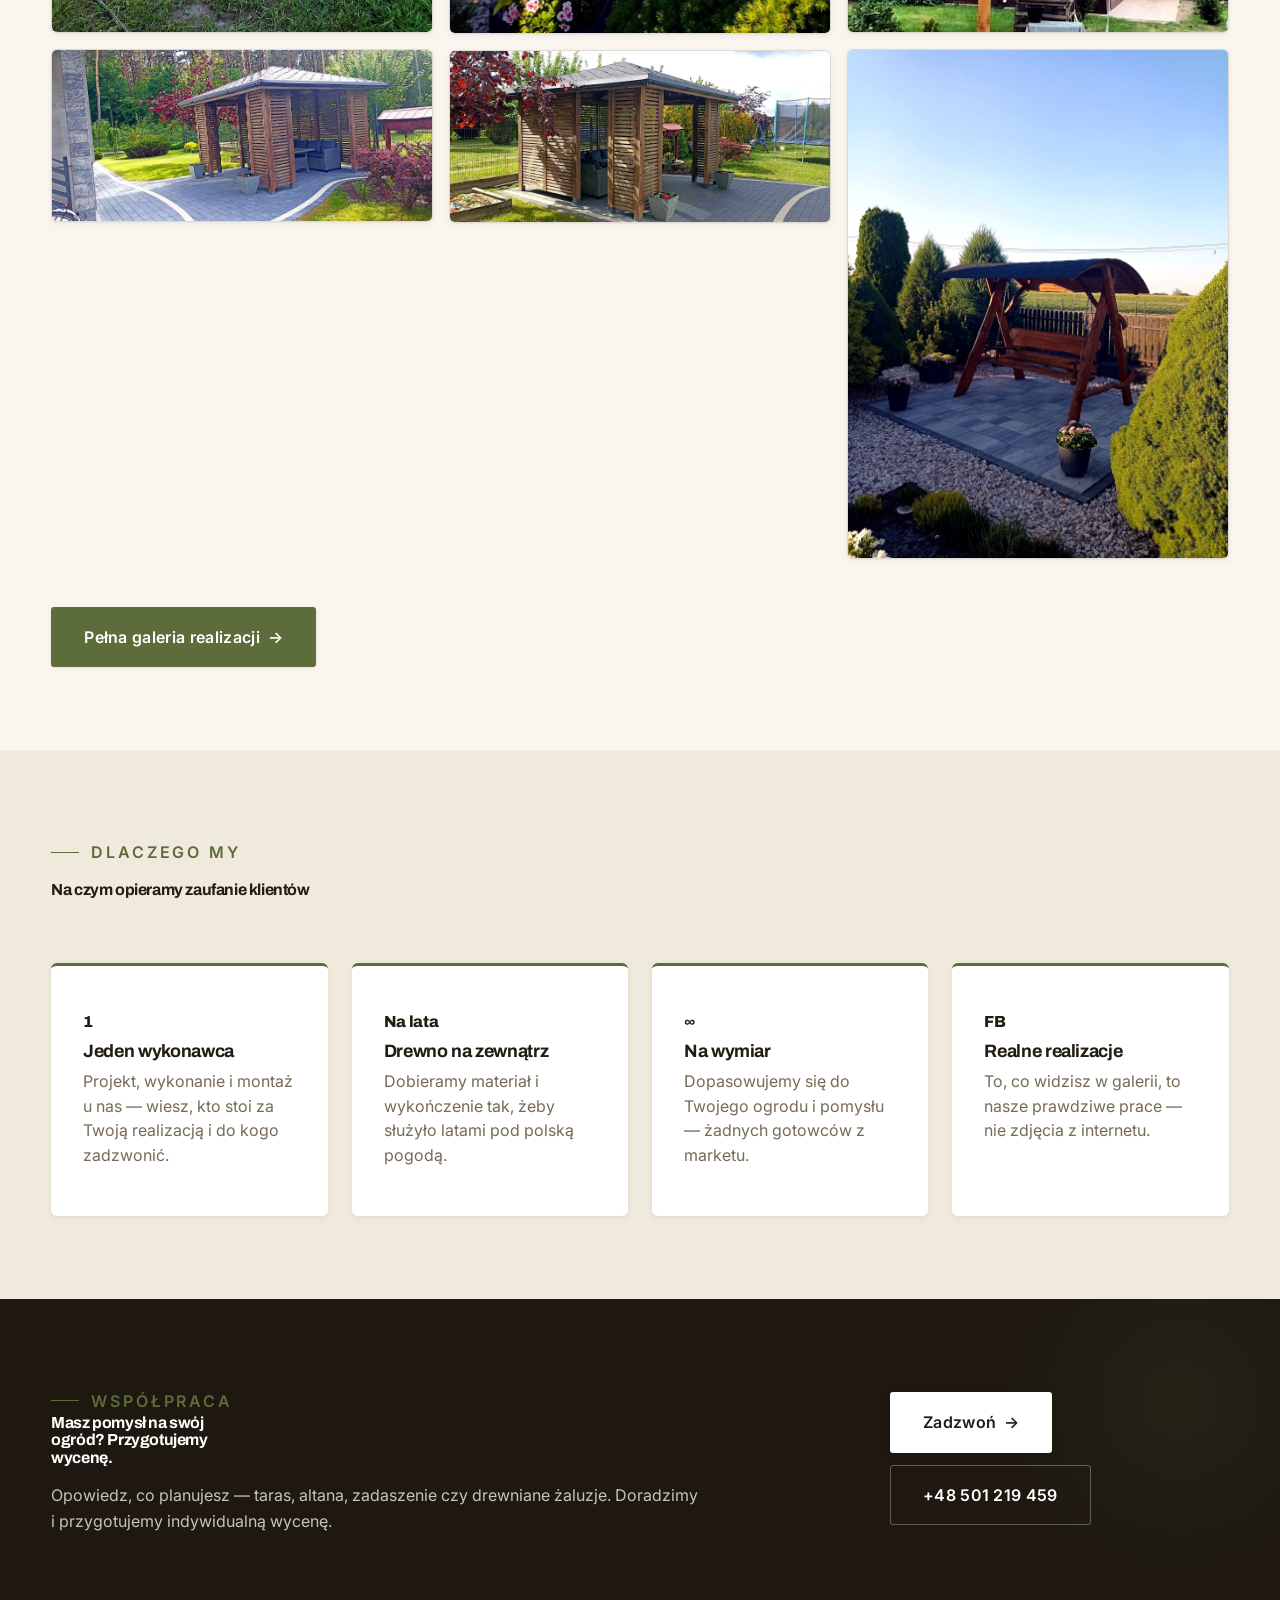
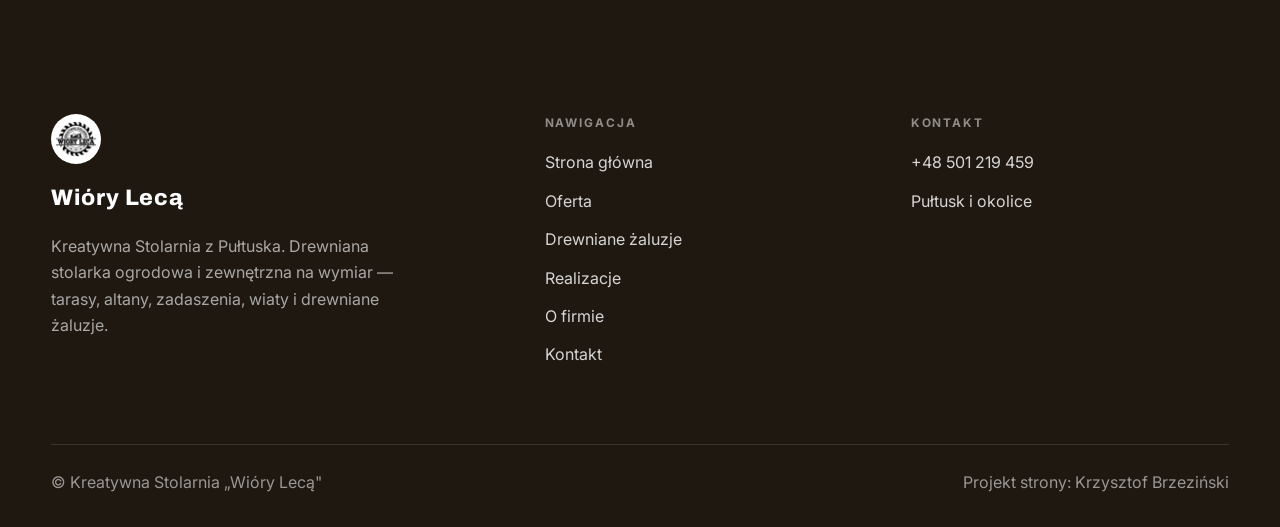
==== commit f172208e: "Zamiana hero<->zaluzje: hero glowny = wnetrze tarasu (g30), podstrona zaluzje = wyprostowana altana " ====
--- a/index.html
+++ b/index.html
@@ -26,7 +26,7 @@
 </header>
 
 <section class="hero-cine">
-  <img src="img/hero.jpg?v=4" alt="Drewniana altana z żaluzjami w ogrodzie">
+  <img src="img/hero.jpg?v=5" alt="Zadaszony taras z drewnianymi żaluzjami" style="object-position:center 55%">
   <div class="wrap"><div class="hero-copy">
     <span class="eyebrow">Drewniana stolarka ogrodowa · Pułtusk</span>
     <h1>Drewno, które zostaje w ogrodzie na lata</h1>
